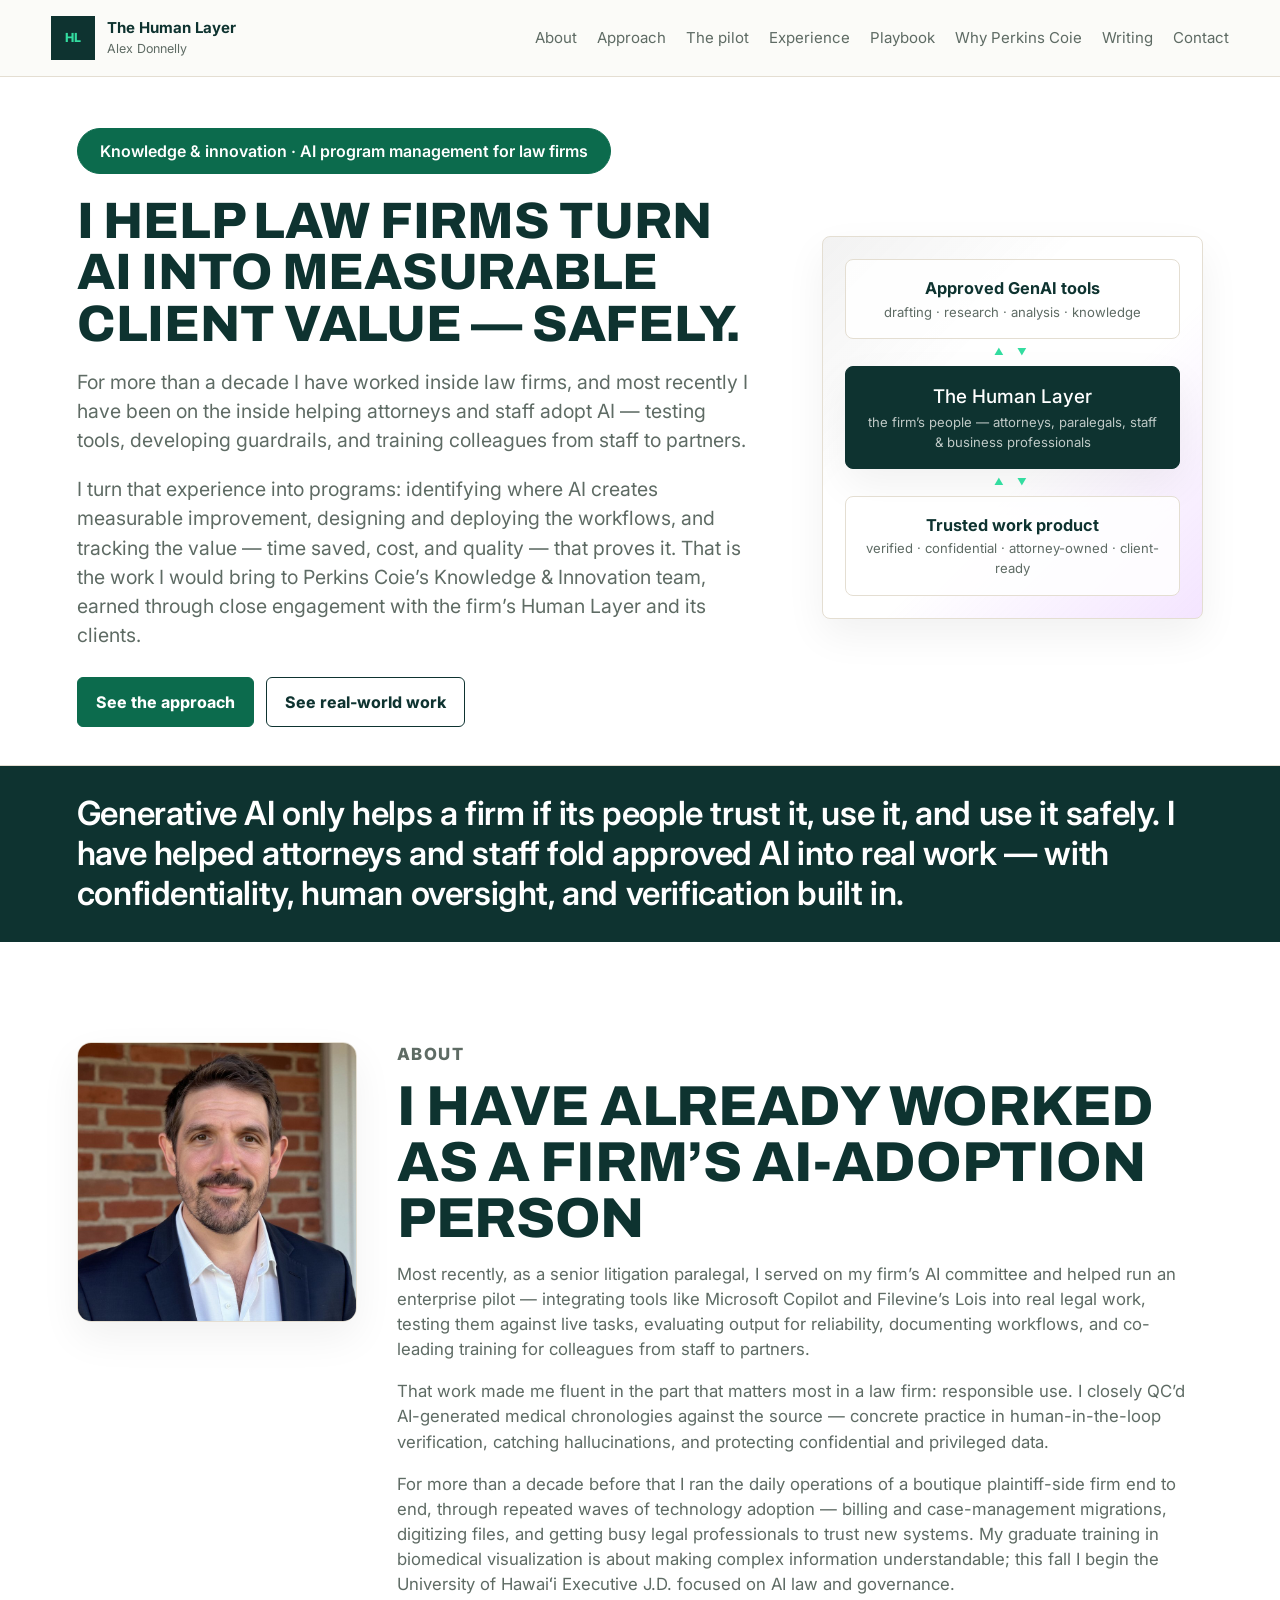
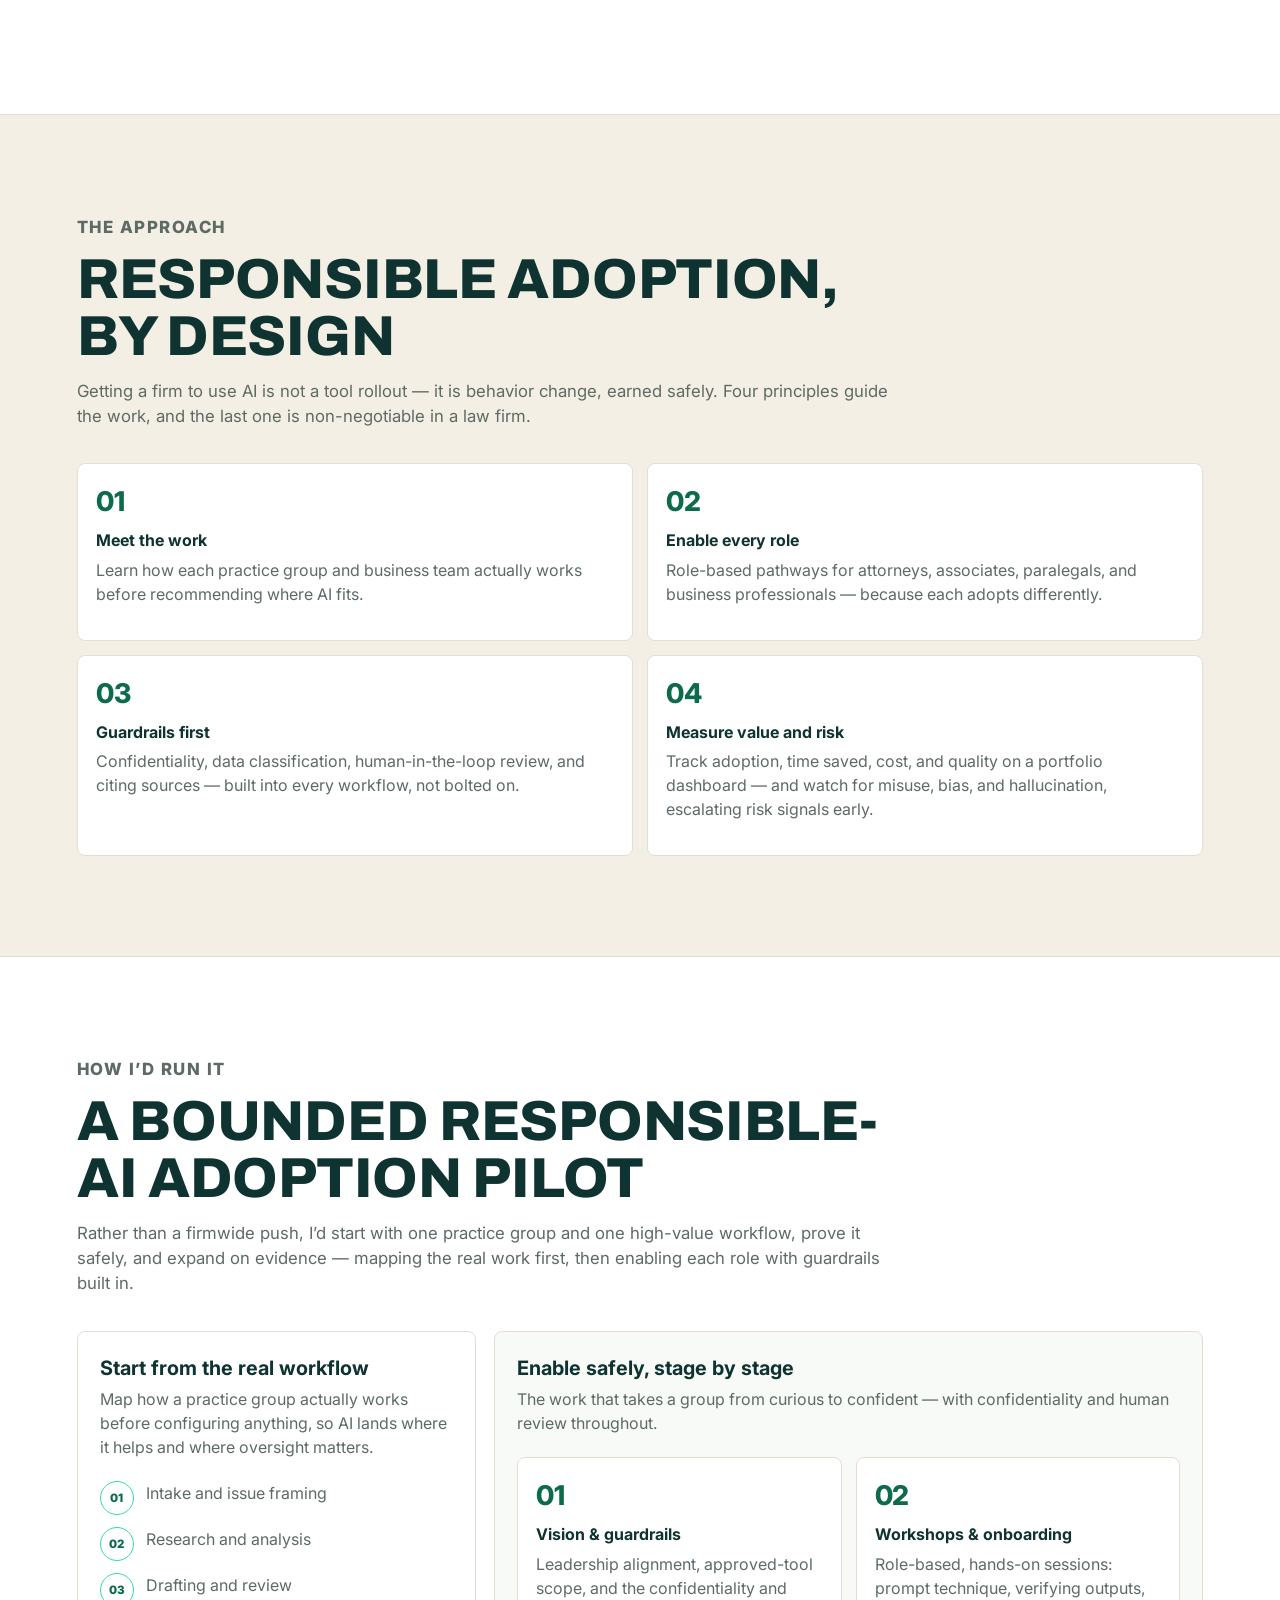
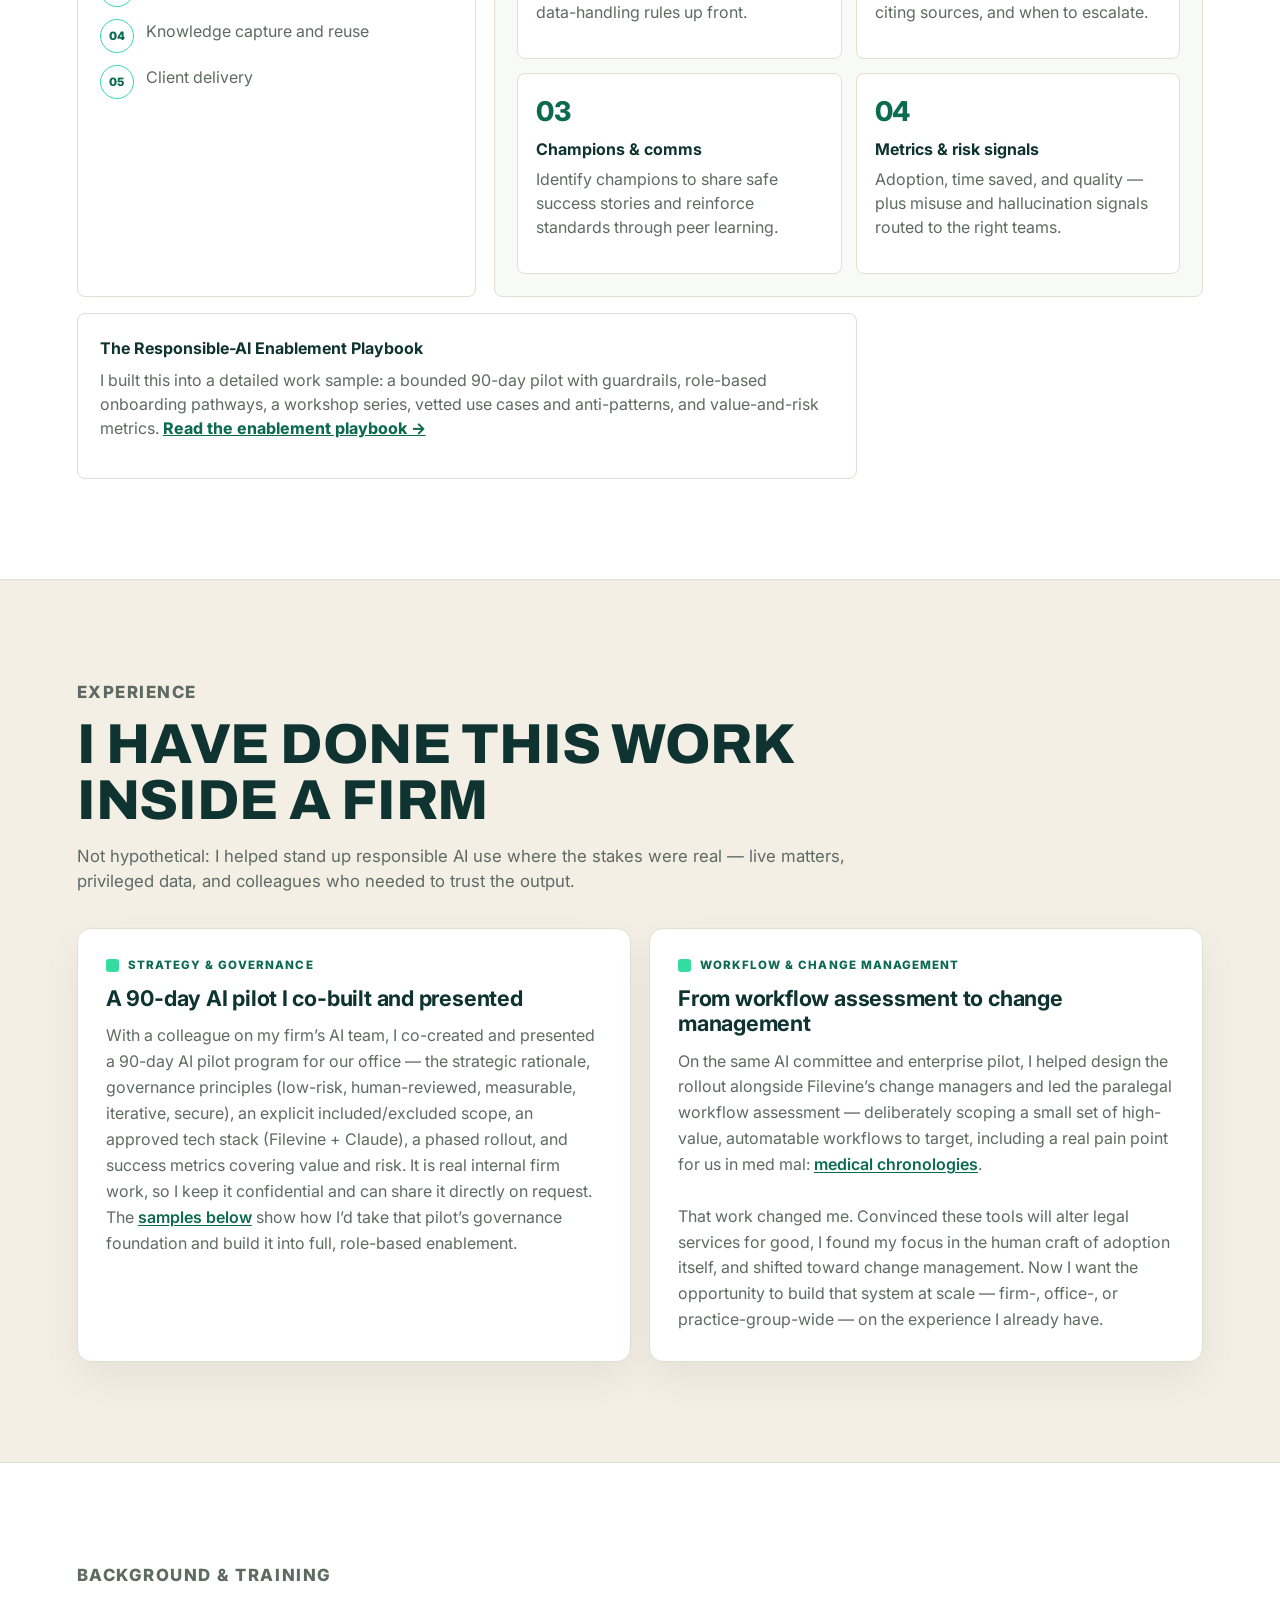
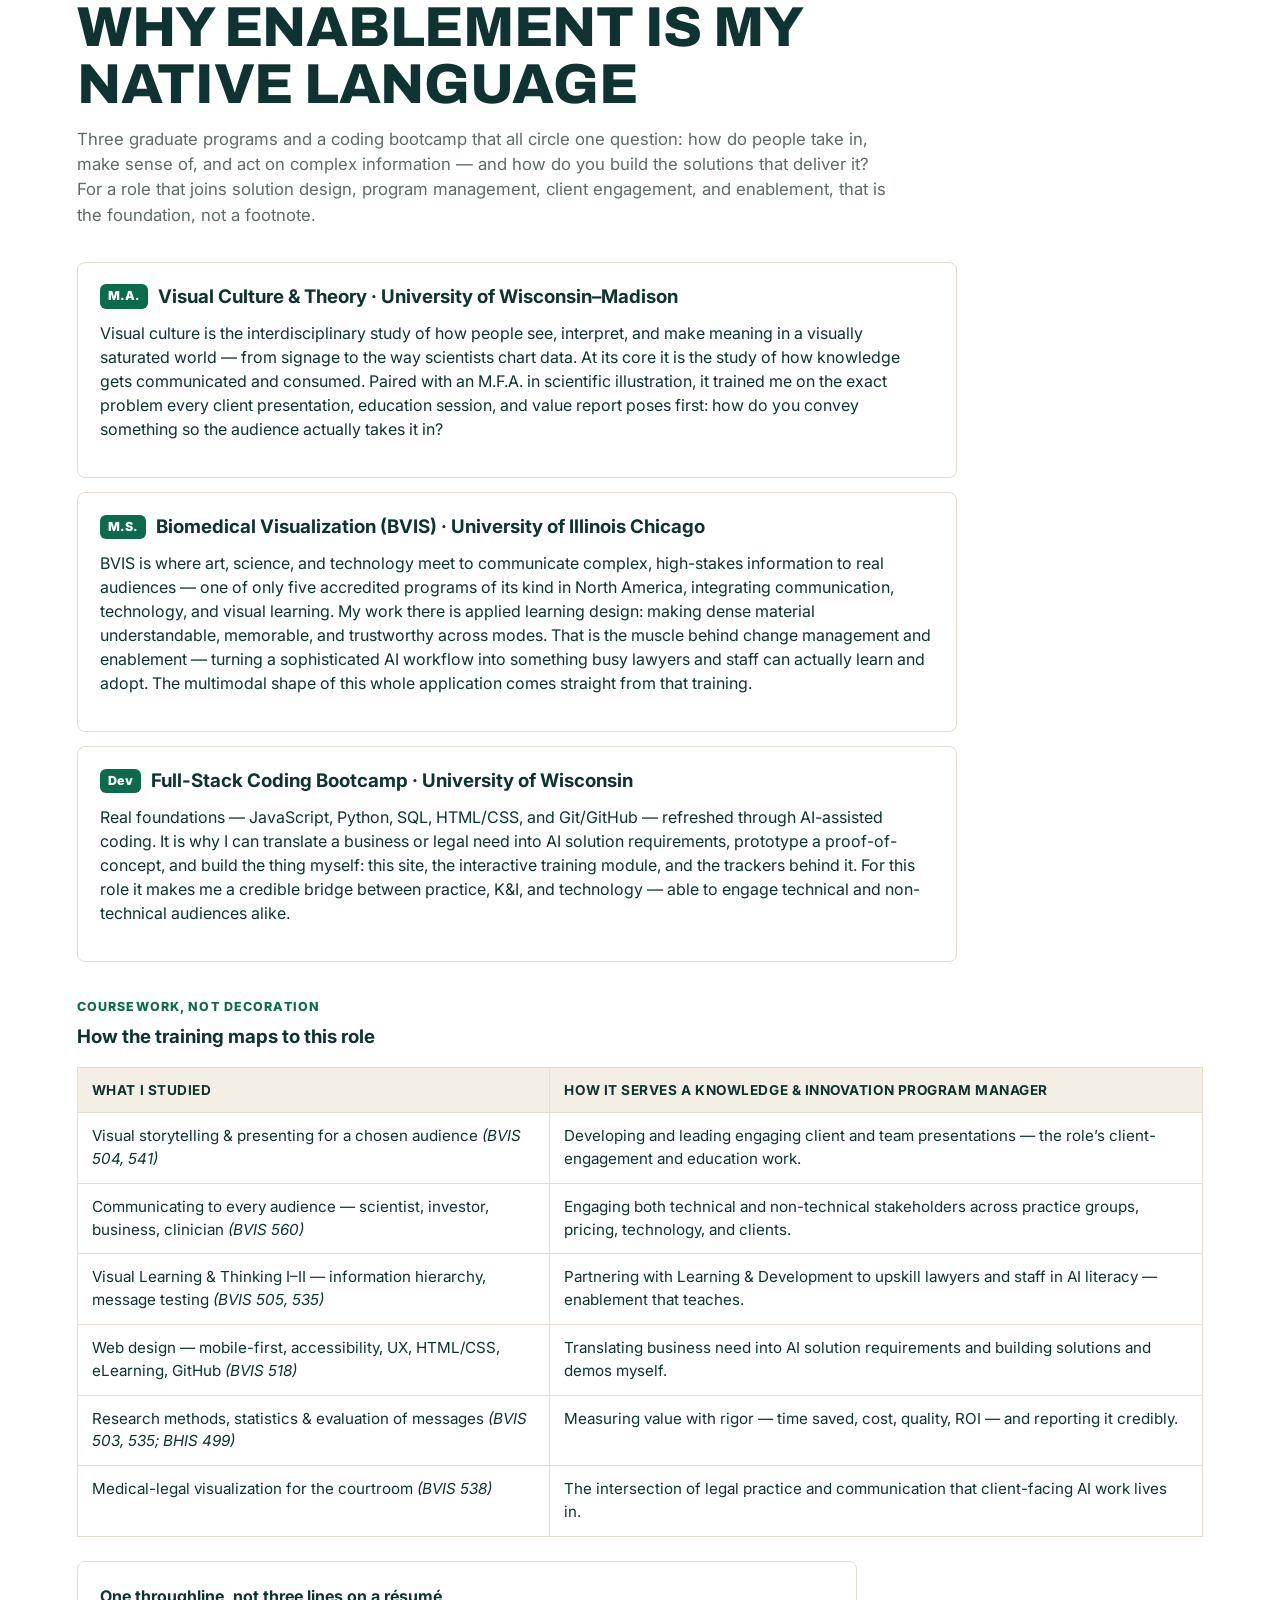
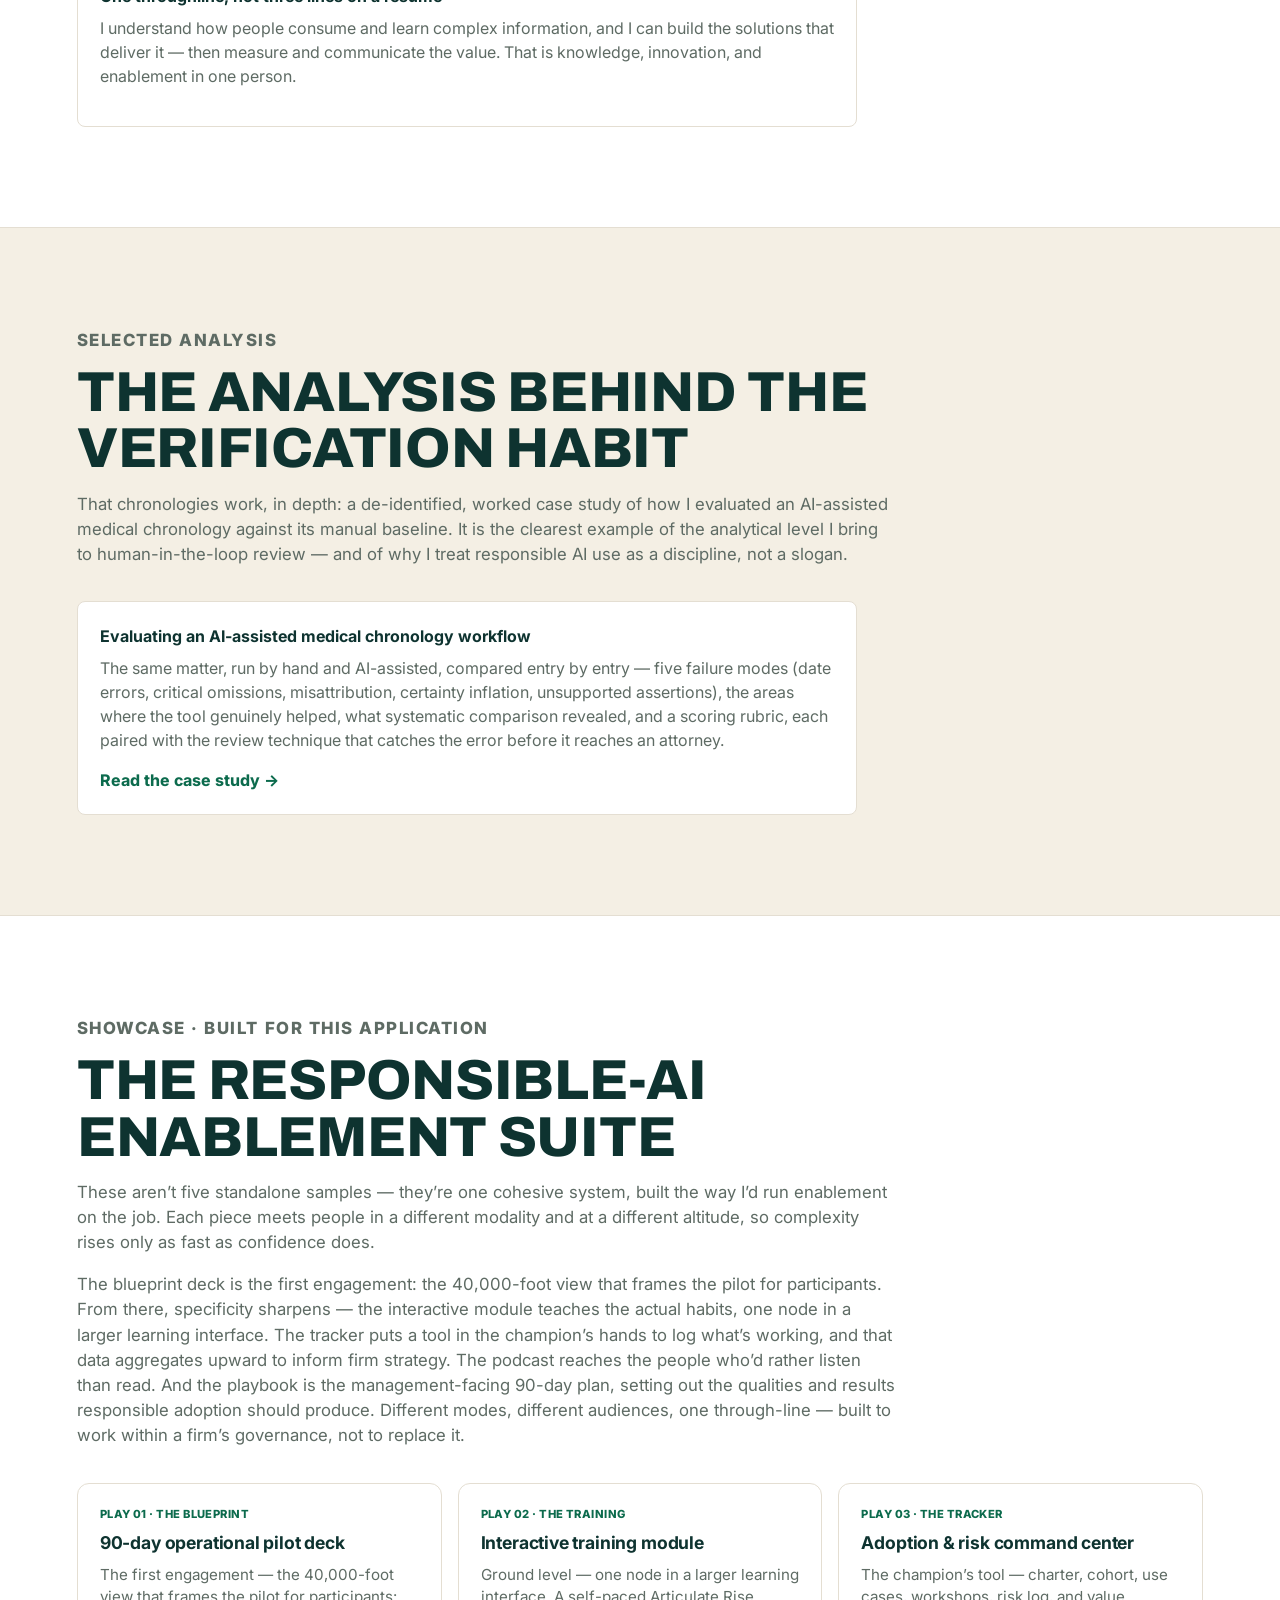
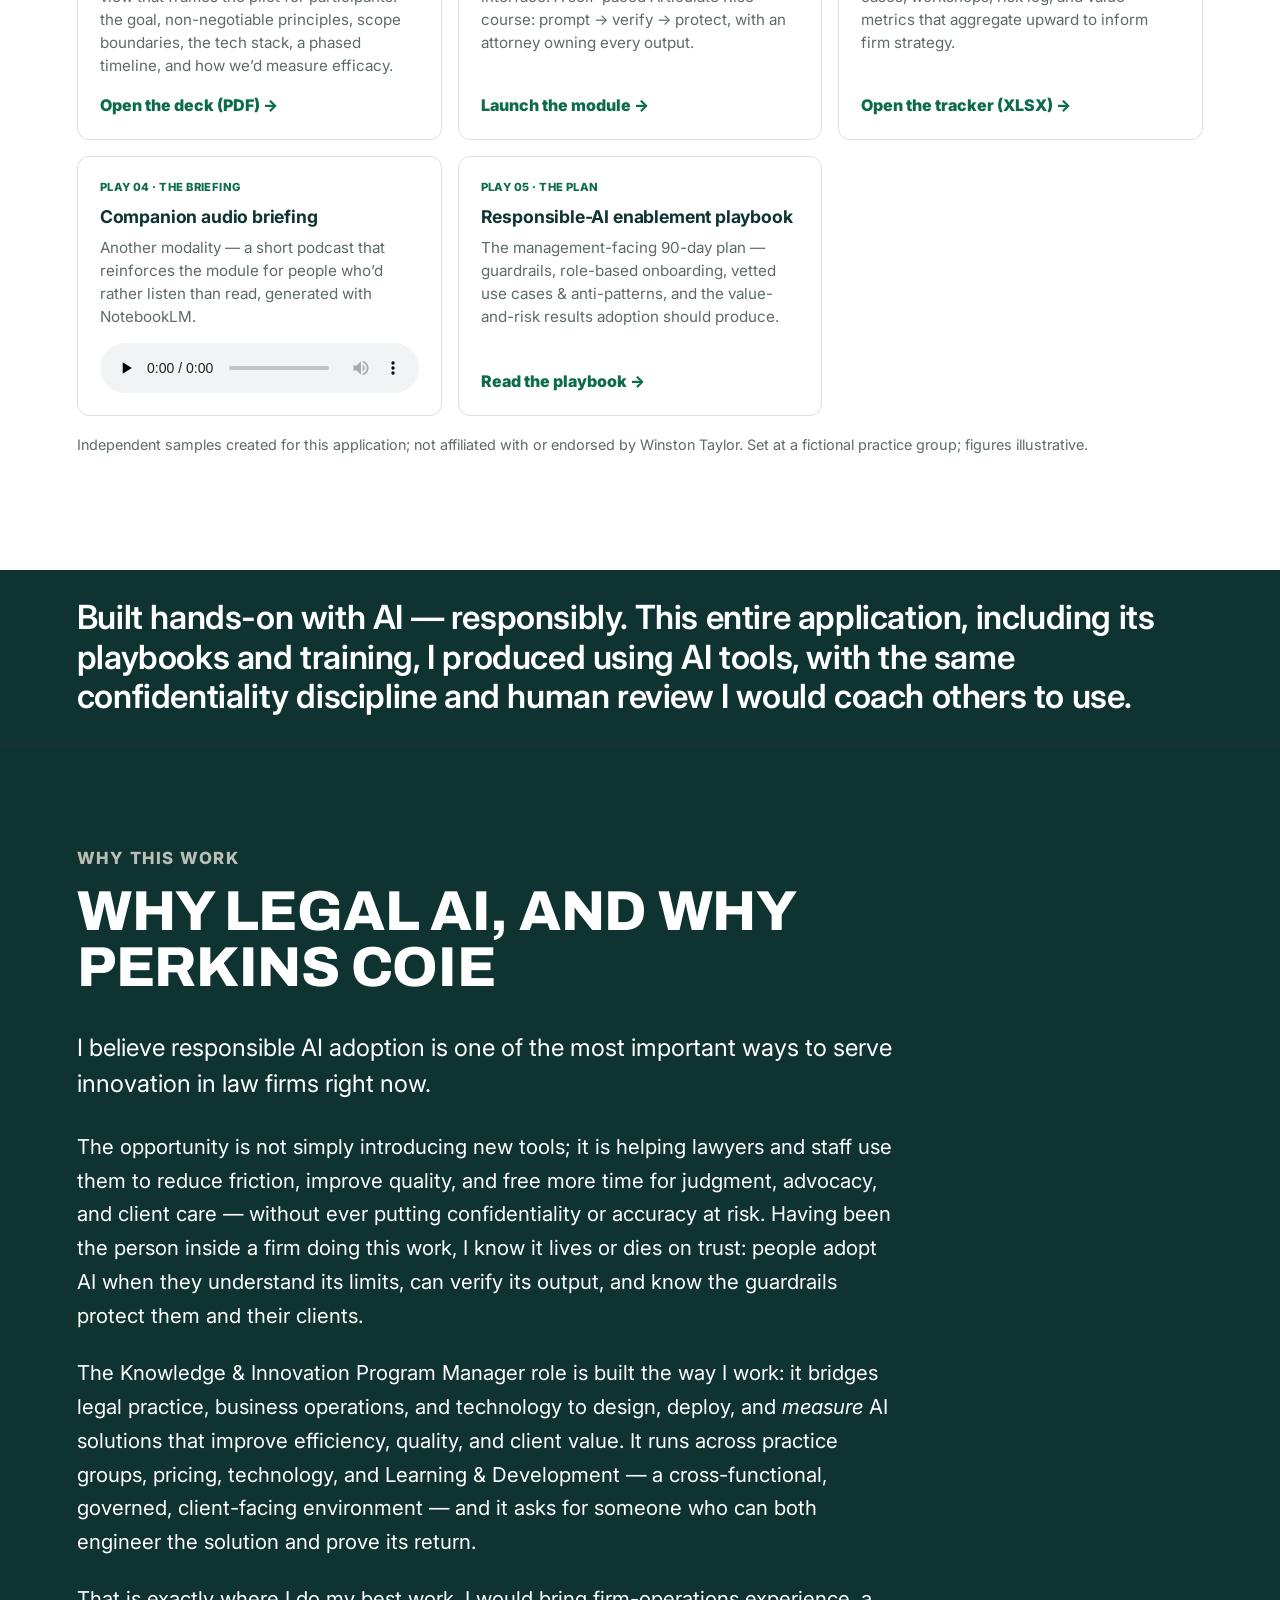
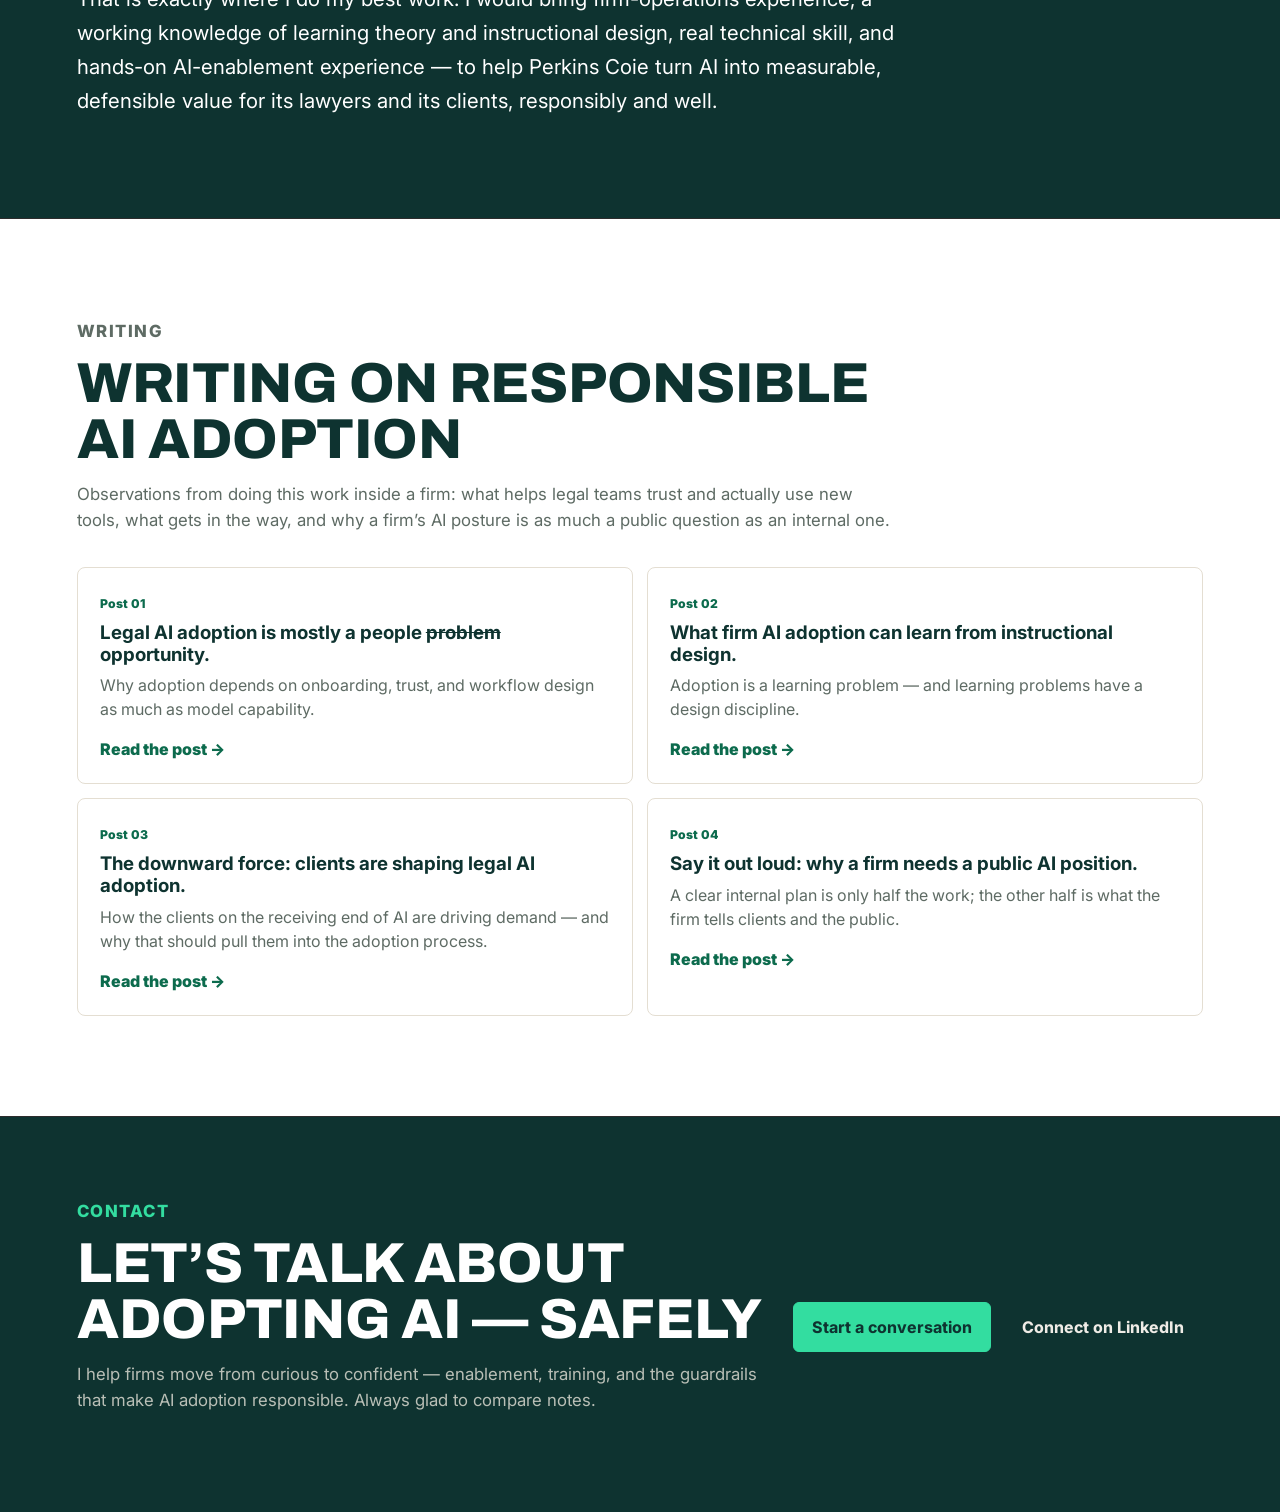
==== index.html @ 2570b6d1 "push" ====
<!doctype html>
<html lang="en">
  <head>
    <!-- Google tag (gtag.js) -->
    <script async src="https://www.googletagmanager.com/gtag/js?id=G-5SEJFHV82K"></script>
    <script>
      window.dataLayer = window.dataLayer || [];
      function gtag(){dataLayer.push(arguments);}
      gtag('js', new Date());
      gtag('config', 'G-5SEJFHV82K');
    </script>
    <meta charset="utf-8">
    <meta name="viewport" content="width=device-width, initial-scale=1">
    <title>The Human Layer | Alex Donnelly — Knowledge &amp; Innovation: AI Program Management for Law Firms</title>
    <meta
      name="description"
      content="Knowledge &amp; innovation program management for law firms: designing, deploying, and measuring AI solutions that improve efficiency, quality, and client value — with enablement, governance, and responsible-AI guardrails."
    >
    <link rel="icon" href="favicon.svg" type="image/svg+xml">
    <link rel="icon" href="favicon.png" sizes="48x48">
    <link rel="apple-touch-icon" href="apple-touch-icon.png">
    <link rel="preconnect" href="https://fonts.googleapis.com">
    <link rel="preconnect" href="https://fonts.gstatic.com" crossorigin>
    <link href="https://fonts.googleapis.com/css2?family=Archivo:wght@600;700;800&family=Inter:wght@400;500;600;700;800&display=swap" rel="stylesheet">
    <link rel="stylesheet" href="styles.css?v=4">
    <style>
      .why .prose { max-width: 820px; }
      .why .prose p { margin: 0 0 1.15em; color: #ffffff; font-size: 1.28rem; line-height: 1.65; }
      .why .prose p:last-child { margin-bottom: 0; }
      .why .prose p.lead { color: #ffffff; font-size: 1.5rem; line-height: 1.5; }
      .bgmap { table-layout: fixed; width: 100%; max-width: none; }
      .bgmap th:first-child, .bgmap td:first-child { width: 42%; }
      .bgmap td { vertical-align: top; word-break: break-word; font-size: 0.95rem; color: var(--ink); }
      .bgmap td:last-child { font-weight: 400; white-space: normal; }
    </style>
  </head>
  <body>
    <header class="site-header">
      <a class="brand" href="#top" aria-label="The Human Layer home">
        <span class="brand-mark" aria-hidden="true">HL</span>
        <span>
          <strong>The Human Layer</strong>
          <small>Alex Donnelly</small>
        </span>
      </a>
      <nav class="nav" aria-label="Primary navigation">
        <a href="#about">About</a>
        <a href="#approach">Approach</a>
        <a href="#pilot">The pilot</a>
        <a href="#experience">Experience</a>
        <a href="#playbook">Playbook</a>
        <a href="#why">Why Perkins Coie</a>
        <a href="#writing">Writing</a>
        <a href="#contact">Contact</a>
      </nav>
    </header>

    <main id="top">
      <section class="hero">
        <div class="hero-copy">
          <p class="eyebrow">Knowledge &amp; innovation &middot; AI program management for law firms</p>
          <h1>I help law firms turn AI into measurable client value &mdash; safely.</h1>
          <p class="lede">
            For more than a decade I have worked inside law firms, and most recently I have been on the
            inside helping attorneys and staff adopt AI &mdash; testing tools, developing guardrails, and
            training colleagues from staff to partners.
          </p>
          <p class="lede">
            I turn that experience into programs: identifying where AI creates measurable improvement,
            designing and deploying the workflows, and tracking the value &mdash; time saved, cost, and quality
            &mdash; that proves it. That is the work I would bring to Perkins Coie&rsquo;s Knowledge &amp;
            Innovation team, earned through close engagement with the firm&rsquo;s Human Layer and its clients.
          </p>
          <div class="hero-actions" aria-label="Primary actions">
            <a class="button primary" href="#approach">See the approach</a>
            <a class="button secondary" href="#experience">See real-world work</a>
          </div>
        </div>

        <aside class="systems-panel" aria-label="Diagram: approved AI becomes trusted work product through the firm's people — the human layer">
          <div class="stack">
            <div class="stack-layer">
              <strong>Approved GenAI tools</strong>
              <span>drafting &middot; research &middot; analysis &middot; knowledge</span>
            </div>
            <div class="stack-flow" aria-hidden="true">&#9650;&ensp;&#9660;</div>
            <div class="stack-layer human-layer">
              <strong>The Human Layer</strong>
              <span>the firm&rsquo;s people &mdash; attorneys, paralegals, staff &amp; business professionals</span>
            </div>
            <div class="stack-flow" aria-hidden="true">&#9650;&ensp;&#9660;</div>
            <div class="stack-layer">
              <strong>Trusted work product</strong>
              <span>verified &middot; confidential &middot; attorney-owned &middot; client-ready</span>
            </div>
          </div>
        </aside>
      </section>

      <section class="thesis-band" aria-label="Positioning statement">
        <p>
          Generative AI only helps a firm if its people trust it, use it, and use it safely. I have helped
          attorneys and staff fold approved AI into real work &mdash; with confidentiality, human oversight, and
          verification built in.
        </p>
      </section>

      <section id="about" class="section">
        <div class="about-layout">
          <img class="about-photo" src="headshot.jpg" alt="Portrait of Alex Donnelly" width="280" height="280" loading="lazy">
          <div class="section-heading about-copy">
            <p class="eyebrow">About</p>
            <h2>I have already worked as a firm&rsquo;s AI-adoption person</h2>
            <p>
              Most recently, as a senior litigation paralegal, I served on my firm&rsquo;s AI committee and
              helped run an enterprise pilot &mdash; integrating tools like Microsoft Copilot and
              Filevine&rsquo;s Lois into real legal work, testing them against live tasks, evaluating output
              for reliability, documenting workflows, and co-leading training for colleagues from staff to
              partners.
            </p>
            <p>
              That work made me fluent in the part that matters most in a law firm: responsible use. I
              closely QC&rsquo;d AI-generated medical chronologies against the source &mdash; concrete
              practice in human-in-the-loop verification, catching hallucinations, and protecting
              confidential and privileged data.
            </p>
            <p>
              For more than a decade before that I ran the daily operations of a boutique plaintiff-side firm
              end to end, through repeated waves of technology adoption &mdash; billing and case-management
              migrations, digitizing files, and getting busy legal professionals to trust new systems. My
              graduate training in biomedical visualization is about making complex information
              understandable; this fall I begin the University of Hawai&#x2bb;i Executive J.D. focused on AI
              law and governance.
            </p>
          </div>
        </div>
      </section>

      <section id="approach" class="section muted">
        <div class="section-heading">
          <p class="eyebrow">The approach</p>
          <h2>Responsible adoption, by design</h2>
          <p>
            Getting a firm to use AI is not a tool rollout &mdash; it is behavior change, earned safely. Four
            principles guide the work, and the last one is non-negotiable in a law firm.
          </p>
        </div>
        <div class="enablement-cards">
          <article>
            <span>01</span>
            <h4>Meet the work</h4>
            <p>Learn how each practice group and business team actually works before recommending where AI
            fits.</p>
          </article>
          <article>
            <span>02</span>
            <h4>Enable every role</h4>
            <p>Role-based pathways for attorneys, associates, paralegals, and business professionals &mdash;
            because each adopts differently.</p>
          </article>
          <article>
            <span>03</span>
            <h4>Guardrails first</h4>
            <p>Confidentiality, data classification, human-in-the-loop review, and citing sources &mdash;
            built into every workflow, not bolted on.</p>
          </article>
          <article>
            <span>04</span>
            <h4>Measure value and risk</h4>
            <p>Track adoption, time saved, cost, and quality on a portfolio dashboard &mdash; and watch for
            misuse, bias, and hallucination, escalating risk signals early.</p>
          </article>
        </div>
      </section>

      <section id="pilot" class="section">
        <div class="section-heading">
          <p class="eyebrow">How I&rsquo;d run it</p>
          <h2>A bounded responsible-AI adoption pilot</h2>
          <p>
            Rather than a firmwide push, I&rsquo;d start with one practice group and one high-value workflow,
            prove it safely, and expand on evidence &mdash; mapping the real work first, then enabling each
            role with guardrails built in.
          </p>
        </div>
        <div class="blueprint-layout">
          <div class="blueprint-stage">
            <div class="stage-header">
              <h3>Start from the real workflow</h3>
              <p>Map how a practice group actually works before configuring anything, so AI lands where it
              helps and where oversight matters.</p>
            </div>
            <ol class="timeline">
              <li>Intake and issue framing</li>
              <li>Research and analysis</li>
              <li>Drafting and review</li>
              <li>Knowledge capture and reuse</li>
              <li>Client delivery</li>
            </ol>
          </div>
          <div class="blueprint-stage emphasized">
            <div class="stage-header">
              <h3>Enable safely, stage by stage</h3>
              <p>The work that takes a group from curious to confident &mdash; with confidentiality and
              human review throughout.</p>
            </div>
            <div class="enablement-cards">
              <article>
                <span>01</span>
                <h4>Vision &amp; guardrails</h4>
                <p>Leadership alignment, approved-tool scope, and the confidentiality and data-handling
                rules up front.</p>
              </article>
              <article>
                <span>02</span>
                <h4>Workshops &amp; onboarding</h4>
                <p>Role-based, hands-on sessions: prompt technique, verifying outputs, citing sources, and
                when to escalate.</p>
              </article>
              <article>
                <span>03</span>
                <h4>Champions &amp; comms</h4>
                <p>Identify champions to share safe success stories and reinforce standards through peer
                learning.</p>
              </article>
              <article>
                <span>04</span>
                <h4>Metrics &amp; risk signals</h4>
                <p>Adoption, time saved, and quality &mdash; plus misuse and hallucination signals routed to
                the right teams.</p>
              </article>
            </div>
          </div>
        </div>
        <div class="project-preview blueprint-cta">
          <strong>The Responsible-AI Enablement Playbook</strong>
          <p>
            I built this into a detailed work sample: a bounded 90-day pilot with guardrails, role-based
            onboarding pathways, a workshop series, vetted use cases and anti-patterns, and value-and-risk
            metrics.
            <a href="responsible-ai-playbook.html">Read the enablement playbook &rarr;</a>
          </p>
        </div>
      </section>

      <section id="experience" class="section muted">
        <div class="section-heading">
          <p class="eyebrow">Experience</p>
          <h2>I have done this work inside a firm</h2>
          <p>
            Not hypothetical: I helped stand up responsible AI use where the stakes were real &mdash; live
            matters, privileged data, and colleagues who needed to trust the output.
          </p>
        </div>
        <div class="exp-grid">
          <article class="exp-card">
            <span class="exp-kicker">Strategy &amp; governance</span>
            <h3>A 90-day AI pilot I co-built and presented</h3>
            <p>
              With a colleague on my firm&rsquo;s AI team, I co-created and presented a 90-day AI pilot program
              for our office &mdash; the strategic rationale, governance principles (low-risk, human-reviewed,
              measurable, iterative, secure), an explicit included/excluded scope, an approved tech stack
              (Filevine + Claude), a phased rollout, and success metrics covering value and risk. It is real
              internal firm work, so I keep it confidential and can share it directly on request. The
              <a href="#playbook">samples below</a> show how I&rsquo;d take that pilot&rsquo;s governance
              foundation and build it into full, role-based enablement.
            </p>
          </article>
          <article class="exp-card">
            <span class="exp-kicker">Workflow &amp; change management</span>
            <h3>From workflow assessment to change management</h3>
            <p>
              On the same AI committee and enterprise pilot, I helped design the rollout alongside
              Filevine&rsquo;s change managers and led the paralegal workflow assessment &mdash; deliberately
              scoping a small set of high-value, automatable workflows to target, including a real pain point
              for us in med mal: <a href="#analysis">medical chronologies</a>.
            </p>
            <p>
              That work changed me. Convinced these tools will alter legal services for good, I found my focus
              in the human craft of adoption itself, and shifted toward change management. Now I want the
              opportunity to build that system at scale &mdash; firm-, office-, or practice-group-wide &mdash;
              on the experience I already have.
            </p>
          </article>
        </div>
      </section>

      <section id="background" class="section">
        <div class="section-heading">
          <p class="eyebrow">Background &amp; training</p>
          <h2>Why enablement is my native language</h2>
          <p>
            Three graduate programs and a coding bootcamp that all circle one question: how do people take in,
            make sense of, and act on complex information &mdash; and how do you build the solutions that
            deliver it? For a role that joins solution design, program management, client engagement, and
            enablement, that is the foundation, not a footnote.
          </p>
        </div>
        <div class="findings-list">
          <article class="finding">
            <h3><span>M.A.</span> Visual Culture &amp; Theory &middot; University of Wisconsin&ndash;Madison</h3>
            <p>
              Visual culture is the interdisciplinary study of how people see, interpret, and make meaning in a
              visually saturated world &mdash; from signage to the way scientists chart data. At its core it is
              the study of how knowledge gets communicated and consumed. Paired with an M.F.A. in scientific
              illustration, it trained me on the exact problem every client presentation, education session, and
              value report poses first: how do you convey something so the audience actually takes it in?
            </p>
          </article>
          <article class="finding">
            <h3><span>M.S.</span> Biomedical Visualization (BVIS) &middot; University of Illinois Chicago</h3>
            <p>
              BVIS is where art, science, and technology meet to communicate complex, high-stakes information to
              real audiences &mdash; one of only five accredited programs of its kind in North America,
              integrating communication, technology, and visual learning. My work there is applied learning
              design: making dense material understandable, memorable, and trustworthy across modes. That is the
              muscle behind change management and enablement &mdash; turning a sophisticated AI workflow into
              something busy lawyers and staff can actually learn and adopt. The multimodal shape of this whole
              application comes straight from that training.
            </p>
          </article>
          <article class="finding">
            <h3><span>Dev</span> Full-Stack Coding Bootcamp &middot; University of Wisconsin</h3>
            <p>
              Real foundations &mdash; JavaScript, Python, SQL, HTML/CSS, and Git/GitHub &mdash; refreshed
              through AI-assisted coding. It is why I can translate a business or legal need into AI solution
              requirements, prototype a proof-of-concept, and build the thing myself: this site, the interactive
              training module, and the trackers behind it. For this role it makes me a credible bridge between
              practice, K&amp;I, and technology &mdash; able to engage technical and non-technical audiences
              alike.
            </p>
          </article>
        </div>
        <div style="margin-top:36px;">
          <p class="eyebrow" style="color:var(--blue); margin-bottom:6px;">Coursework, not decoration</p>
          <h3 style="color:var(--ink); margin:0 0 16px;">How the training maps to this role</h3>
          <table class="rubric bgmap">
            <thead>
              <tr><th>What I studied</th><th>How it serves a Knowledge &amp; Innovation Program Manager</th></tr>
            </thead>
            <tbody>
              <tr>
                <td>Visual storytelling &amp; presenting for a chosen audience <em>(BVIS 504, 541)</em></td>
                <td>Developing and leading engaging client and team presentations &mdash; the role&rsquo;s client-engagement and education work.</td>
              </tr>
              <tr>
                <td>Communicating to every audience &mdash; scientist, investor, business, clinician <em>(BVIS 560)</em></td>
                <td>Engaging both technical and non-technical stakeholders across practice groups, pricing, technology, and clients.</td>
              </tr>
              <tr>
                <td>Visual Learning &amp; Thinking I&ndash;II &mdash; information hierarchy, message testing <em>(BVIS 505, 535)</em></td>
                <td>Partnering with Learning &amp; Development to upskill lawyers and staff in AI literacy &mdash; enablement that teaches.</td>
              </tr>
              <tr>
                <td>Web design &mdash; mobile-first, accessibility, UX, HTML/CSS, eLearning, GitHub <em>(BVIS 518)</em></td>
                <td>Translating business need into AI solution requirements and building solutions and demos myself.</td>
              </tr>
              <tr>
                <td>Research methods, statistics &amp; evaluation of messages <em>(BVIS 503, 535; BHIS 499)</em></td>
                <td>Measuring value with rigor &mdash; time saved, cost, quality, ROI &mdash; and reporting it credibly.</td>
              </tr>
              <tr>
                <td>Medical-legal visualization for the courtroom <em>(BVIS 538)</em></td>
                <td>The intersection of legal practice and communication that client-facing AI work lives in.</td>
              </tr>
            </tbody>
          </table>
        </div>
        <div class="project-preview blueprint-cta" style="margin-top:24px;">
          <strong>One throughline, not three lines on a r&eacute;sum&eacute;</strong>
          <p>
            I understand how people consume and learn complex information, and I can build the solutions that
            deliver it &mdash; then measure and communicate the value. That is knowledge, innovation, and
            enablement in one person.
          </p>
        </div>
      </section>

      <section id="analysis" class="section muted">
        <div class="section-heading">
          <p class="eyebrow">Selected analysis</p>
          <h2>The analysis behind the verification habit</h2>
          <p>
            That chronologies work, in depth: a de-identified, worked case study of how I evaluated an
            AI-assisted medical chronology against its manual baseline. It is the clearest example of the
            analytical level I bring to human-in-the-loop review &mdash; and of why I treat responsible AI use
            as a discipline, not a slogan.
          </p>
        </div>
        <div class="project-preview blueprint-cta">
          <strong>Evaluating an AI-assisted medical chronology workflow</strong>
          <p>
            The same matter, run by hand and AI-assisted, compared entry by entry &mdash; five failure modes
            (date errors, critical omissions, misattribution, certainty inflation, unsupported assertions), the
            areas where the tool genuinely helped, what systematic comparison revealed, and a scoring rubric,
            each paired with the review technique that catches the error before it reaches an attorney.
          </p>
          <a class="text-button" href="chronology-analysis.html">Read the case study &rarr;</a>
        </div>
      </section>

      <section id="playbook" class="section">
        <div class="section-heading">
          <p class="eyebrow">Showcase &middot; Built for this application</p>
          <h2>The responsible-AI enablement suite</h2>
          <p>
            These aren&rsquo;t five standalone samples &mdash; they&rsquo;re one cohesive system, built the way
            I&rsquo;d run enablement on the job. Each piece meets people in a different modality and at a
            different altitude, so complexity rises only as fast as confidence does.
          </p>
          <p>
            The blueprint deck is the first engagement: the 40,000-foot view that frames the pilot for
            participants. From there, specificity sharpens &mdash; the interactive module teaches the actual
            habits, one node in a larger learning interface. The tracker puts a tool in the champion&rsquo;s
            hands to log what&rsquo;s working, and that data aggregates upward to inform firm strategy. The
            podcast reaches the people who&rsquo;d rather listen than read. And the playbook is the
            management-facing 90-day plan, setting out the qualities and results responsible adoption should
            produce. Different modes, different audiences, one through-line &mdash; built to work within a
            firm&rsquo;s governance, not to replace it.
          </p>
        </div>
        <div class="suite-block">
          <div class="suite-tiles">
            <a class="suite-tile" href="Winston_AI_Operational_Blueprint_(final).pdf">
              <span class="suite-tag">Play 01 &middot; The blueprint</span>
              <h4>90-day operational pilot deck</h4>
              <p>The first engagement &mdash; the 40,000-foot view that frames the pilot for participants: the
              goal, non-negotiable principles, scope boundaries, the tech stack, a phased timeline, and how
              we&rsquo;d measure efficacy.</p>
              <span class="suite-action">Open the deck (PDF) <span aria-hidden="true">&rarr;</span></span>
            </a>
            <a class="suite-tile" href="training-module.html">
              <span class="suite-tag">Play 02 &middot; The training</span>
              <h4>Interactive training module</h4>
              <p>Ground level &mdash; one node in a larger learning interface. A self-paced Articulate Rise
              course: prompt &rarr; verify &rarr; protect, with an attorney owning every output.</p>
              <span class="suite-action">Launch the module <span aria-hidden="true">&rarr;</span></span>
            </a>
            <a class="suite-tile" href="Winston_RAI_Adoption_Tracker.xlsx">
              <span class="suite-tag">Play 03 &middot; The tracker</span>
              <h4>Adoption &amp; risk command center</h4>
              <p>The champion&rsquo;s tool &mdash; charter, cohort, use cases, workshops, risk log, and value
              metrics that aggregate upward to inform firm strategy.</p>
              <span class="suite-action">Open the tracker (XLSX) <span aria-hidden="true">&rarr;</span></span>
            </a>

            <div class="suite-tile suite-tile--audio">
              <span class="suite-tag">Play 04 &middot; The briefing</span>
              <h4>Companion audio briefing</h4>
              <p>Another modality &mdash; a short podcast that reinforces the module for people who&rsquo;d
              rather listen than read, generated with NotebookLM.</p>
              <audio controls preload="none" class="suite-audio">
                <source src="Winston_RAI_Briefing.m4a" type="audio/mp4">
                Your browser doesn&rsquo;t support inline audio &mdash;
                <a href="Winston_RAI_Briefing.m4a">download the briefing</a>.
              </audio>
            </div>
            <a class="suite-tile" href="responsible-ai-playbook.html">
              <span class="suite-tag">Play 05 &middot; The plan</span>
              <h4>Responsible-AI enablement playbook</h4>
              <p>The management-facing 90-day plan &mdash; guardrails, role-based onboarding, vetted use cases
              &amp; anti-patterns, and the value-and-risk results adoption should produce.</p>
              <span class="suite-action">Read the playbook <span aria-hidden="true">&rarr;</span></span>
            </a>
          </div>
          <p class="suite-footnote">
            Independent samples created for this application; not affiliated with or endorsed by Winston
            Taylor. Set at a fictional practice group; figures illustrative.
          </p>
        </div>
      </section>

      <section class="thesis-band" aria-label="AI-forward statement">
        <p>
          Built hands-on with AI &mdash; responsibly. This entire application, including its playbooks and
          training, I produced using AI tools, with the same confidentiality discipline and human review I
          would coach others to use.
        </p>
      </section>

      <section id="why" class="section why dark">
        <div class="section-heading">
          <p class="eyebrow">Why this work</p>
          <h2>Why legal AI, and why Perkins Coie</h2>
        </div>
        <div class="prose">
          <p class="lead">
            I believe responsible AI adoption is one of the most important ways to serve innovation in law
            firms right now.
          </p>
          <p>
            The opportunity is not simply introducing new tools; it is helping lawyers and staff use them to
            reduce friction, improve quality, and free more time for judgment, advocacy, and client care
            &mdash; without ever putting confidentiality or accuracy at risk. Having been the person inside a
            firm doing this work, I know it lives or dies on trust: people adopt AI when they understand its
            limits, can verify its output, and know the guardrails protect them and their clients.
          </p>
          <p>
            The Knowledge &amp; Innovation Program Manager role is built the way I work: it bridges legal
            practice, business operations, and technology to design, deploy, and <em>measure</em> AI solutions
            that improve efficiency, quality, and client value. It runs across practice groups, pricing,
            technology, and Learning &amp; Development &mdash; a cross-functional, governed, client-facing
            environment &mdash; and it asks for someone who can both engineer the solution and prove its return.
          </p>
          <p>
            That is exactly where I do my best work. I would bring firm-operations experience, a working
            knowledge of learning theory and instructional design, real technical skill, and hands-on
            AI-enablement experience &mdash; to help Perkins Coie turn AI into measurable, defensible value for
            its lawyers and its clients, responsibly and well.
          </p>
        </div>
      </section>

      <section id="writing" class="section">
        <div class="section-heading">
          <p class="eyebrow">Writing</p>
          <h2>Writing on responsible AI adoption</h2>
          <p>
            Observations from doing this work inside a firm: what helps legal teams trust and actually use new
            tools, what gets in the way, and why a firm&rsquo;s AI posture is as much a public question as an
            internal one.
          </p>
        </div>
        <div class="writing-list">
          <article>
            <span>Post 01</span>
            <h3><a href="people-problem.html">Legal AI adoption is mostly a people <s>problem</s> opportunity.</a></h3>
            <p>
              Why adoption depends on onboarding, trust, and workflow design as much as model capability.
            </p>
            <a class="text-button" href="people-problem.html">Read the post &rarr;</a>
          </article>
          <article>
            <span>Post 02</span>
            <h3><a href="instructional-design.html">What firm AI adoption can learn from instructional design.</a></h3>
            <p>
              Adoption is a learning problem &mdash; and learning problems have a design discipline.
            </p>
            <a class="text-button" href="instructional-design.html">Read the post &rarr;</a>
          </article>
          <article>
            <span>Post 03</span>
            <h3><a href="downward-force.html">The downward force: clients are shaping legal AI adoption.</a></h3>
            <p>
              How the clients on the receiving end of AI are driving demand &mdash; and why that should pull them
              into the adoption process.
            </p>
            <a class="text-button" href="downward-force.html">Read the post &rarr;</a>
          </article>
          <article>
            <span>Post 04</span>
            <h3><a href="public-ai-position.html">Say it out loud: why a firm needs a public AI position.</a></h3>
            <p>
              A clear internal plan is only half the work; the other half is what the firm tells clients and the
              public.
            </p>
            <a class="text-button" href="public-ai-position.html">Read the post &rarr;</a>
          </article>
        </div>
      </section>

      <section id="contact" class="contact-section">
        <div>
          <p class="eyebrow">Contact</p>
          <h2>Let&rsquo;s talk about adopting AI &mdash; safely</h2>
          <p>
            I help firms move from curious to confident &mdash; enablement, training, and the guardrails that
            make AI adoption responsible. Always glad to compare notes.
          </p>
        </div>
        <div class="hero-actions">
          <a class="button primary" href="mailto:a.james.donnelly@gmail.com">Start a conversation</a>
          <a class="button secondary" href="https://www.linkedin.com/in/alexjdonnelly">Connect on LinkedIn</a>
        </div>
      </section>
    </main>
  </body>
</html>
---- styles.css ----
:root {
  color-scheme: light;
  --ink: #0e3330;
  --muted: #5e6b64;
  --line: #e4ded2;
  --paper: #ffffff;
  --soft: #f4efe4;
  --blue: #0c6b4d;
  --brand: #33dda0;
  --green: #2f6b50;
  --gold: #33dda0;
  --rust: #0c6b4d;
  --white: #ffffff;
  --shadow: 0 16px 40px rgba(20, 20, 25, 0.06);
}

* {
  box-sizing: border-box;
}

html {
  scroll-behavior: smooth;
}

body {
  margin: 0;
  background: var(--paper);
  color: var(--ink);
  font-family:
    Inter, ui-sans-serif, system-ui, -apple-system, BlinkMacSystemFont, "Segoe UI", sans-serif;
  line-height: 1.5;
}

a {
  color: inherit;
}

.site-header {
  position: sticky;
  top: 0;
  z-index: 10;
  display: flex;
  align-items: center;
  justify-content: space-between;
  gap: 24px;
  padding: 16px clamp(18px, 4vw, 56px);
  border-bottom: 1px solid var(--line);
  background: rgba(251, 250, 247, 0.82);
  backdrop-filter: blur(16px);
}

.brand {
  display: inline-flex;
  align-items: center;
  gap: 12px;
  min-width: 230px;
  text-decoration: none;
}

.brand-mark {
  display: grid;
  width: 44px;
  height: 44px;
  place-items: center;
  border: 1px solid var(--ink);
  background: var(--ink);
  color: var(--white);
  font-size: 0.78rem;
  font-weight: 800;
}

.brand strong,
.brand small {
  display: block;
}

.brand strong {
  font-size: 0.94rem;
}

.brand small {
  color: var(--muted);
  font-size: 0.78rem;
}

.nav {
  display: flex;
  flex-wrap: wrap;
  justify-content: flex-end;
  gap: 8px 20px;
  color: var(--muted);
  font-size: 0.94rem;
}

.nav a {
  text-decoration: none;
}

.nav a:hover {
  color: var(--ink);
}

.hero {
  display: grid;
  grid-template-columns: minmax(0, 1.25fr) minmax(300px, 0.7fr);
  gap: clamp(28px, 5vw, 64px);
  align-items: center;
  min-height: calc(84svh - 78px);
  padding: clamp(30px, 4vw, 52px) clamp(18px, 6vw, 80px) clamp(22px, 3vw, 38px);
  border-bottom: 1px solid var(--line);
}

.eyebrow {
  margin: 0 0 12px;
  color: var(--blue);
  font-size: 0.78rem;
  font-weight: 800;
  letter-spacing: 0.09em;
  text-transform: uppercase;
}

/* Hero tag styled as a bordered pill, like Eve's */
.hero .eyebrow {
  display: inline-block;
  margin-bottom: 22px;
  padding: 10px 22px;
  border: 1px solid var(--blue);
  border-radius: 999px;
  background: var(--blue);
  color: var(--white);
  font-size: 1rem;
  font-weight: 600;
  letter-spacing: 0;
  text-transform: none;
}

h1,
h2,
h3,
h4,
p {
  margin-top: 0;
}

h1 {
  max-width: 910px;
  margin-bottom: 18px;
  font-family: Inter, ui-sans-serif, system-ui, -apple-system, "Segoe UI", sans-serif;
  font-size: clamp(2.7rem, 4vw, 4.35rem);
  font-weight: 750;
  letter-spacing: -0.022em;
  line-height: 1.02;
}

.lede {
  max-width: 760px;
  color: var(--muted);
  font-size: clamp(1.04rem, 1.55vw, 1.22rem);
}

.hero-actions {
  display: flex;
  flex-wrap: wrap;
  gap: 12px;
  margin-top: 26px;
}

.button {
  display: inline-flex;
  align-items: center;
  justify-content: center;
  min-height: 44px;
  padding: 12px 18px;
  border: 1px solid var(--ink);
  border-radius: 6px;
  font-weight: 750;
  text-decoration: none;
}

.button.primary {
  background: var(--blue);
  border-color: var(--blue);
  color: var(--white);
}

.button.secondary {
  background: transparent;
}

.systems-panel {
  border: 1px solid var(--line);
  border-radius: 8px;
  background:
    linear-gradient(135deg, rgba(31, 29, 26, 0.06), transparent 34%),
    linear-gradient(315deg, rgba(185, 90, 255, 0.16), transparent 42%),
    var(--white);
  box-shadow: var(--shadow);
  overflow: hidden;
}

.panel-head,
.legend {
  display: flex;
  align-items: center;
  justify-content: space-between;
  gap: 16px;
  padding: 16px;
  color: var(--muted);
  font-size: 0.84rem;
}

.panel-head {
  border-bottom: 1px solid var(--line);
}

.status-dot {
  color: var(--green);
  font-weight: 800;
}

.workflow-grid {
  display: grid;
  grid-template-columns: repeat(2, minmax(0, 1fr));
  gap: 12px;
  padding: 18px;
}

.workflow-node {
  position: relative;
  display: grid;
  min-height: 76px;
  place-items: center;
  border: 1px solid var(--line);
  border-radius: 8px;
  background: rgba(255, 255, 255, 0.82);
  font-weight: 800;
}

.workflow-node::after {
  content: "";
  position: absolute;
  right: -7px;
  bottom: -7px;
  width: 18px;
  height: 18px;
  border-radius: 50%;
  background: var(--blue);
}

.workflow-node.human::after {
  background: var(--gold);
}

.legend {
  border-top: 1px solid var(--line);
}

.legend span {
  display: inline-flex;
  align-items: center;
  gap: 8px;
}

.legend i {
  width: 10px;
  height: 10px;
  border-radius: 50%;
}

.human-key {
  background: var(--gold);
}

.ai-key {
  background: var(--blue);
}

.thesis-band {
  padding: 28px clamp(18px, 6vw, 80px);
  background: var(--ink);
  color: var(--white);
}

.thesis-band p {
  max-width: 1180px;
  margin: 0 auto;
  font-family: Inter, ui-sans-serif, system-ui, -apple-system, "Segoe UI", sans-serif;
  font-size: clamp(1.35rem, 2.6vw, 2.35rem);
  font-weight: 600;
  letter-spacing: -0.012em;
  line-height: 1.2;
}

.section {
  padding: clamp(58px, 8vw, 100px) clamp(18px, 6vw, 80px);
}

.section.muted {
  background: var(--soft);
  border-block: 1px solid var(--line);
}

.section-heading {
  max-width: 820px;
  margin-bottom: 34px;
}

.section-heading h2,
.contact-section h2 {
  margin-bottom: 14px;
  font-family: Inter, ui-sans-serif, system-ui, -apple-system, "Segoe UI", sans-serif;
  font-size: clamp(2rem, 4.4vw, 4.2rem);
  font-weight: 700;
  letter-spacing: -0.018em;
  line-height: 1.03;
}

.section-heading p,
.contact-section p {
  color: var(--muted);
  font-size: 1.05rem;
}

.blueprint-layout {
  display: grid;
  grid-template-columns: minmax(280px, 0.72fr) minmax(0, 1.28fr);
  gap: 18px;
}

.blueprint-stage,
.project-card,
.project-preview,
.writing-list article {
  border: 1px solid var(--line);
  border-radius: 8px;
  background: var(--white);
}

.blueprint-stage {
  padding: 22px;
}

.blueprint-stage.emphasized {
  background: #f8faf7;
}

.stage-header {
  margin-bottom: 22px;
}

.stage-header h3 {
  margin-bottom: 4px;
  font-size: 1.24rem;
}

.stage-header p {
  color: var(--muted);
}

.timeline {
  margin: 0;
  padding: 0;
  list-style: none;
  counter-reset: workflow;
  display: flex;
  flex-direction: column;
  gap: 12px;
}

.timeline li {
  counter-increment: workflow;
  position: relative;
  padding-left: 46px;
  min-height: 34px;
  color: var(--muted);
}

.timeline li::before {
  content: counter(workflow, decimal-leading-zero);
  position: absolute;
  left: 0;
  top: 0;
  box-sizing: border-box;
  width: 34px;
  height: 34px;
  display: flex;
  align-items: center;
  justify-content: center;
  border: 1px solid var(--line);
  border-radius: 50%;
  color: var(--ink);
  font-size: 0.72rem;
  font-weight: 850;
}

.enablement-cards,
.project-grid,
.writing-list {
  display: grid;
  grid-template-columns: repeat(2, minmax(0, 1fr));
  gap: 14px;
}

.enablement-cards article {
  min-height: 170px;
  padding: 18px;
  border: 1px solid var(--line);
  border-radius: 8px;
  background: var(--white);
}

.enablement-cards span,
.writing-list span {
  color: var(--muted);
  font-size: 0.76rem;
  font-weight: 850;
}

.enablement-cards h4,
.writing-list h3,
.project-card h3 {
  margin: 8px 0 8px;
  line-height: 1.16;
}

.enablement-cards p,
.writing-list p,
.project-card p,
.project-preview p {
  color: var(--muted);
}

.project-grid {
  grid-template-columns: repeat(3, minmax(0, 1fr));
}

.project-card {
  display: flex;
  min-height: 250px;
  flex-direction: column;
  padding: 22px;
}

.text-button {
  align-self: flex-start;
  margin-top: auto;
  padding: 0;
  border: 0;
  background: none;
  color: var(--blue);
  cursor: pointer;
  font: inherit;
  font-weight: 850;
}

.text-button:hover {
  text-decoration: underline;
}

.project-preview {
  margin-top: 16px;
  padding: 22px;
}

.project-preview strong {
  display: block;
  margin-bottom: 8px;
}

.writing-list article {
  padding: 22px;
}

.writing-list {
  grid-template-columns: repeat(2, minmax(0, 1fr));
}

.contact-section {
  display: grid;
  grid-template-columns: minmax(0, 1fr) auto;
  gap: 24px;
  align-items: center;
  padding: clamp(48px, 7vw, 82px) clamp(18px, 6vw, 80px);
  background: var(--white);
  border-top: 1px solid var(--line);
}

.contact-section > div {
  max-width: 850px;
}

@media (max-width: 920px) {
  .site-header,
  .contact-section {
    align-items: flex-start;
    flex-direction: column;
  }

  .hero,
  .blueprint-layout,
  .project-grid,
  .writing-list {
    grid-template-columns: 1fr;
  }

  .hero {
    min-height: auto;
  }

  .contact-section {
    display: flex;
  }
}

@media (max-width: 620px) {
  .site-header {
    position: static;
  }

  .brand {
    min-width: 0;
  }

  .nav {
    justify-content: flex-start;
  }

  .enablement-cards {
    grid-template-columns: 1fr;
  }

  .systems-panel {
    display: none;
  }

  .hero {
    padding-top: 32px;
    padding-bottom: 28px;
  }

  h1 {
    font-size: clamp(2.35rem, 11vw, 3rem);
    line-height: 1.03;
  }

  .panel-head,
  .legend {
    align-items: flex-start;
    flex-direction: column;
  }
}

.about-layout {
  display: grid;
  grid-template-columns: 280px 1fr;
  gap: 2.5rem;
  align-items: start;
}

.about-photo {
  width: 100%;
  height: auto;
  border-radius: 14px;
  box-shadow: var(--shadow);
  border: 1px solid var(--line);
}

.about-copy {
  margin: 0;
}

@media (max-width: 920px) {
  .about-layout {
    grid-template-columns: 1fr;
  }

  .about-photo {
    max-width: 240px;
  }
}

/* ===== Evaluation case study ===== */
.records-list,
.findings-list {
  display: grid;
  gap: 14px;
  max-width: 880px;
}

.record {
  padding: 16px 20px;
  border: 1px solid var(--line);
  border-radius: 8px;
  background: var(--white);
}

.record header {
  display: flex;
  align-items: baseline;
  gap: 10px;
  margin-bottom: 6px;
  color: var(--muted);
  font-size: 0.85rem;
  font-weight: 700;
}

.record-id {
  display: inline-grid;
  min-width: 34px;
  padding: 2px 6px;
  place-items: center;
  border-radius: 6px;
  background: var(--ink);
  color: var(--white);
  font-size: 0.74rem;
  font-weight: 850;
}

.record p {
  margin: 0;
  font-family: Inter, ui-sans-serif, system-ui, -apple-system, "Segoe UI", sans-serif;
  font-size: 0.98rem;
}

.ai-chronology {
  display: grid;
  gap: 12px;
  max-width: 880px;
  margin: 0;
  padding: 0;
  list-style: none;
}

.ai-chronology li {
  position: relative;
  padding: 14px 18px;
  border: 1px solid var(--rust);
  border-left-width: 5px;
  border-radius: 8px;
  background: #fdf6f3;
}

.ai-chronology li.ok {
  border-color: var(--line);
  border-left-color: var(--green);
  background: var(--white);
}

.chrono-date {
  color: var(--muted);
  font-size: 0.8rem;
  font-weight: 850;
  letter-spacing: 0.04em;
  text-transform: uppercase;
}

.ai-chronology .flag {
  position: absolute;
  top: 12px;
  right: 14px;
  color: var(--rust);
  font-size: 0.8rem;
  font-weight: 850;
}

.ai-chronology p {
  margin: 6px 0 0;
}

.finding {
  padding: 20px 22px;
  border: 1px solid var(--line);
  border-radius: 8px;
  background: var(--white);
}

.finding h3 {
  display: flex;
  align-items: center;
  gap: 10px;
  margin-bottom: 10px;
}

.finding h3 span {
  display: inline-grid;
  min-width: 36px;
  padding: 3px 8px;
  place-items: center;
  border-radius: 6px;
  background: var(--rust);
  color: var(--white);
  font-size: 0.78rem;
  font-weight: 850;
}

.finding .vs {
  padding: 10px 14px;
  border-left: 3px solid var(--line);
  background: var(--soft);
  border-radius: 0 6px 6px 0;
  font-size: 0.95rem;
}

.finding .catch {
  margin-bottom: 0;
  color: var(--blue);
}

.rubric {
  width: 100%;
  max-width: 880px;
  border-collapse: collapse;
  background: var(--white);
}

.rubric th,
.rubric td {
  padding: 12px 14px;
  border: 1px solid var(--line);
  text-align: left;
}

.rubric th {
  background: var(--soft);
  font-size: 0.85rem;
  letter-spacing: 0.04em;
  text-transform: uppercase;
}

.rubric td:last-child {
  font-weight: 850;
  white-space: nowrap;
}

a.text-button {
  text-decoration: none;
}

a.text-button:hover {
  text-decoration: underline;
}

.post-body {
  max-width: 740px;
}

.post-body p {
  margin-bottom: 1.2em;
  font-size: 1.05rem;
  line-height: 1.65;
}

.writing-list h3 a {
  text-decoration: none;
}

.writing-list h3 a:hover {
  text-decoration: underline;
}

/* Hero stack diagram: The Human Layer */
.stack {
  display: grid;
  gap: 6px;
  padding: 22px;
}

.stack-layer {
  display: grid;
  gap: 2px;
  padding: 16px 18px;
  border: 1px solid var(--line);
  border-radius: 8px;
  background: rgba(255, 255, 255, 0.85);
  text-align: center;
}

.stack-layer strong {
  font-size: 1.02rem;
}

.stack-layer span {
  color: var(--muted);
  font-size: 0.82rem;
}

.stack-layer.human-layer {
  border-color: var(--ink);
  background: var(--ink);
  box-shadow: var(--shadow);
}

.stack-layer.human-layer strong {
  color: var(--white);
  font-family: Inter, ui-sans-serif, system-ui, -apple-system, "Segoe UI", sans-serif;
  font-size: 1.18rem;
  font-weight: 500;
}

.stack-layer.human-layer span {
  color: rgba(251, 252, 250, 0.75);
}

.stack-flow {
  color: var(--gold);
  font-size: 0.6rem;
  letter-spacing: 0.4em;
  text-align: center;
}

.project-grid.single {
  grid-template-columns: 1fr;
  max-width: 780px;
}

.project-grid.single .project-card {
  min-height: 0;
  gap: 6px;
}

.blueprint-cta {
  max-width: 780px;
}

.blueprint-cta a {
  color: var(--blue);
  font-weight: 750;
}

/* Workflow inventory table: balance column widths */
.rubric.inventory {
  table-layout: fixed;
}

.rubric.inventory th:nth-child(1) { width: 16%; }
.rubric.inventory th:nth-child(2) { width: 32%; }
.rubric.inventory th:nth-child(3) { width: 27%; }
.rubric.inventory th:nth-child(4) { width: 25%; }

.rubric.inventory td:last-child {
  font-weight: 400;
  white-space: normal;
}

/* Triage job-aid table: balanced 3-column layout */
.rubric.triage {
  table-layout: fixed;
}

.rubric.triage th,
.rubric.triage td {
  vertical-align: top;
  word-wrap: break-word;
  overflow-wrap: break-word;
}

.rubric.triage th:nth-child(1) { width: 32%; }
.rubric.triage th:nth-child(2) { width: 30%; }
.rubric.triage th:nth-child(3) { width: 38%; }

.rubric.triage td:last-child {
  font-weight: 400;
  white-space: normal;
}

/* Product-update format-map table: balanced 4-column layout */
.rubric.formats {
  table-layout: fixed;
}

.rubric.formats th,
.rubric.formats td {
  vertical-align: top;
  word-wrap: break-word;
  overflow-wrap: break-word;
}

.rubric.formats th:nth-child(1) { width: 18%; }
.rubric.formats th:nth-child(2) { width: 18%; }
.rubric.formats th:nth-child(3) { width: 20%; }
.rubric.formats th:nth-child(4) { width: 44%; }

.rubric.formats td:last-child {
  font-weight: 400;
  white-space: normal;
}

/* Release-note block (mirrors Harvey's release-notes layout) */
.relnote {
  max-width: 760px;
  padding: 26px 28px;
  border: 1px solid var(--line);
  border-radius: 10px;
  background: var(--white);
  box-shadow: var(--shadow);
}

.relnote-head {
  display: flex;
  align-items: baseline;
  justify-content: space-between;
  gap: 16px;
  flex-wrap: wrap;
}

.relnote-head h3 {
  margin: 0;
  font-family: Inter, ui-sans-serif, system-ui, -apple-system, "Segoe UI", sans-serif;
  font-weight: 500;
  font-size: 1.65rem;
  line-height: 1.1;
}

.relnote-date {
  color: var(--muted);
  font-size: 0.85rem;
  white-space: nowrap;
}

.pill {
  display: inline-block;
  margin-top: 12px;
  padding: 4px 12px;
  border-radius: 999px;
  background: var(--soft);
  color: var(--muted);
  font-size: 0.74rem;
  font-weight: 700;
  letter-spacing: 0.02em;
}

.relnote-meta {
  display: grid;
  grid-template-columns: repeat(auto-fit, minmax(130px, 1fr));
  gap: 14px 22px;
  margin: 20px 0;
  padding: 18px 0;
  border-top: 1px solid var(--line);
  border-bottom: 1px solid var(--line);
}

.relnote-meta div {
  display: grid;
  gap: 3px;
}

.relnote-meta dt {
  margin: 0;
  color: var(--muted);
  font-size: 0.68rem;
  font-weight: 800;
  letter-spacing: 0.08em;
  text-transform: uppercase;
}

.relnote-meta dd {
  margin: 0;
  font-size: 0.92rem;
  color: var(--ink);
}

.relnote h4 {
  margin: 18px 0 6px;
  color: var(--rust);
  font-size: 0.76rem;
  font-weight: 800;
  letter-spacing: 0.08em;
  text-transform: uppercase;
}

.relnote p {
  margin: 0;
  color: var(--muted);
}

.relnote p + h4 {
  margin-top: 18px;
}

/* Subtle hovers & dividers (restrained, Harvey-style) */
.project-card,
.writing-list article,
.enablement-cards article,
.blueprint-stage,
.finding,
.record,
.systems-panel {
  transition: border-color 0.22s ease, box-shadow 0.22s ease, transform 0.22s ease;
}

.project-card:hover,
.writing-list article:hover,
.enablement-cards article:hover,
.finding:hover {
  border-color: #e0d8cb;
  box-shadow: 0 10px 30px rgba(31, 29, 26, 0.05);
}

.nav a {
  transition: color 0.18s ease;
}

.text-button {
  transition: color 0.18s ease;
}

/* Two-column meta table (label / value) */
.rubric.meta {
  table-layout: fixed;
}

.rubric.meta td {
  vertical-align: top;
}

.rubric.meta td:nth-child(1) { width: 22%; }

.rubric.meta td:last-child {
  font-weight: 400;
  white-space: normal;
}

/* Enablement-suite tiles */
.suite-block {
  margin-top: 20px;
}

.suite-block .suite-title {
  margin: 6px 0 10px;
  font-size: clamp(1.5rem, 2.6vw, 2.1rem);
  font-weight: 700;
  letter-spacing: -0.015em;
  line-height: 1.1;
}

.suite-block .suite-lede {
  max-width: 60ch;
  margin: 0 0 4px;
  color: var(--muted);
}

.suite-tiles {
  display: grid;
  grid-template-columns: repeat(3, minmax(0, 1fr));
  gap: 16px;
  margin-top: 22px;
}

.suite-tile {
  display: flex;
  flex-direction: column;
  gap: 10px;
  padding: 22px;
  border: 1px solid var(--line);
  border-radius: 12px;
  background: var(--white);
  color: var(--ink);
  text-decoration: none;
  transition:
    background 0.18s ease,
    border-color 0.18s ease,
    transform 0.18s ease,
    box-shadow 0.18s ease;
}

a.suite-tile:hover {
  background: #edece8;
  border-color: #d3d3cd;
  transform: translateY(-3px);
  box-shadow: var(--shadow);
}

a.suite-tile:focus-visible {
  outline: 2px solid var(--ink);
  outline-offset: 2px;
}

.suite-tag {
  font-size: 0.7rem;
  font-weight: 800;
  letter-spacing: 0.04em;
  text-transform: uppercase;
  color: var(--muted);
}

.suite-tile h4 {
  margin: 0;
  font-size: 1.1rem;
  font-weight: 700;
  letter-spacing: -0.01em;
  line-height: 1.2;
}

.suite-tile p {
  margin: 0;
  color: var(--muted);
  font-size: 0.95rem;
  line-height: 1.5;
}

.suite-action {
  margin-top: auto;
  padding-top: 6px;
  color: var(--blue);
  font-weight: 850;
}

.suite-action span {
  display: inline-block;
  transition: transform 0.18s ease;
}

a.suite-tile:hover .suite-action span {
  transform: translateX(4px);
}

.suite-tile--audio .suite-audio {
  width: 100%;
  margin-top: auto;
  padding-top: 4px;
}

.suite-footnote {
  margin-top: 18px;
  color: var(--muted);
  font-size: 0.9rem;
}

.suite-footnote a {
  font-weight: 700;
}

@media (max-width: 820px) {
  .suite-tiles {
    grid-template-columns: 1fr;
  }
}

/* ===== Contrast & vibrancy pass ===== */

/* Vibrant section numbers and tags */
.enablement-cards span {
  color: var(--blue);
  font-size: 1.7rem;
  font-weight: 800;
  letter-spacing: -0.01em;
}

.writing-list span,
.suite-tag {
  color: var(--blue);
}

.timeline li::before {
  border-color: var(--brand);
  color: var(--blue);
}

/* Card hover gains a purple edge */
.enablement-cards article:hover,
.writing-list article:hover,
.finding:hover,
.blueprint-stage:hover {
  border-color: var(--brand);
  box-shadow: 0 12px 30px rgba(111, 45, 199, 0.10);
}

/* Dark section treatment — adds rhythm and contrast */
.section.dark {
  background: var(--ink);
  color: #efece6;
  border-block: 1px solid #2c2c2c;
}

.section.dark .section-heading h2 {
  color: #ffffff;
}

.section.dark .section-heading p,
.section.dark p {
  color: rgba(245, 240, 230, 0.74);
}

.section.dark .eyebrow {
  color: var(--brand);
}

.section.dark a {
  color: #d9c2ff;
}

/* High-contrast contact close on every page */
.contact-section {
  background: var(--ink);
  border-top: 1px solid #2c2c2c;
  color: #efece6;
}

.contact-section .eyebrow {
  color: var(--brand);
}

.contact-section h2 {
  color: #ffffff;
}

.contact-section p {
  color: rgba(245, 240, 230, 0.74);
}

.contact-section .button.primary {
  background: var(--brand);
  border-color: var(--brand);
  color: var(--ink);
}

.contact-section .button.primary:hover {
  background: #c977ff;
  border-color: #c977ff;
}

/* Experience — two tiled cards with motif accent */
.exp-grid {
  display: grid;
  grid-template-columns: repeat(2, minmax(0, 1fr));
  gap: 18px;
}

.exp-card {
  display: flex;
  flex-direction: column;
  gap: 12px;
  padding: 28px;
  background: var(--white);
  border: 1px solid var(--line);
  border-radius: 14px;
  box-shadow: var(--shadow);
  transition: border-color 0.22s ease, box-shadow 0.22s ease, transform 0.22s ease;
}

.exp-card:hover {
  border-color: var(--brand);
  box-shadow: 0 16px 40px rgba(111, 45, 199, 0.12);
  transform: translateY(-3px);
}

.exp-kicker {
  display: inline-flex;
  align-items: center;
  gap: 9px;
  color: var(--blue);
  font-size: 0.72rem;
  font-weight: 800;
  letter-spacing: 0.09em;
  text-transform: uppercase;
}

.exp-kicker::before {
  content: "";
  width: 13px;
  height: 13px;
  border-radius: 3px;
  background: var(--brand);
}

.exp-card h3 {
  margin: 0;
  font-size: 1.35rem;
  font-weight: 700;
  letter-spacing: -0.01em;
  line-height: 1.16;
}

.exp-card p {
  margin: 0;
  color: var(--muted);
  line-height: 1.62;
}

.exp-card p + p {
  margin-top: 0.85em;
}

.exp-card a {
  color: var(--blue);
  font-weight: 600;
  text-decoration: underline;
  text-underline-offset: 2px;
}

.exp-card a:hover {
  color: var(--brand);
}

@media (max-width: 920px) {
  .exp-grid {
    grid-template-columns: 1fr;
  }
}

/* === Ashurst Perkins Coie theme overrides === */
h1,
h2,
.section-heading h2,
.contact-section h2 {
  font-family: "Archivo", Inter, ui-sans-serif, system-ui, -apple-system, sans-serif;
  text-transform: uppercase;
  letter-spacing: -0.005em;
  font-weight: 800;
  line-height: 1.0;
}
.brand-mark { background: var(--ink); color: var(--brand); border-color: var(--ink); }
.section.dark a { color: #9fe9cd; }
.contact-section .button.primary { color: #0e3330; }
.contact-section .button.primary:hover { background: #2bc78d; border-color: #2bc78d; }
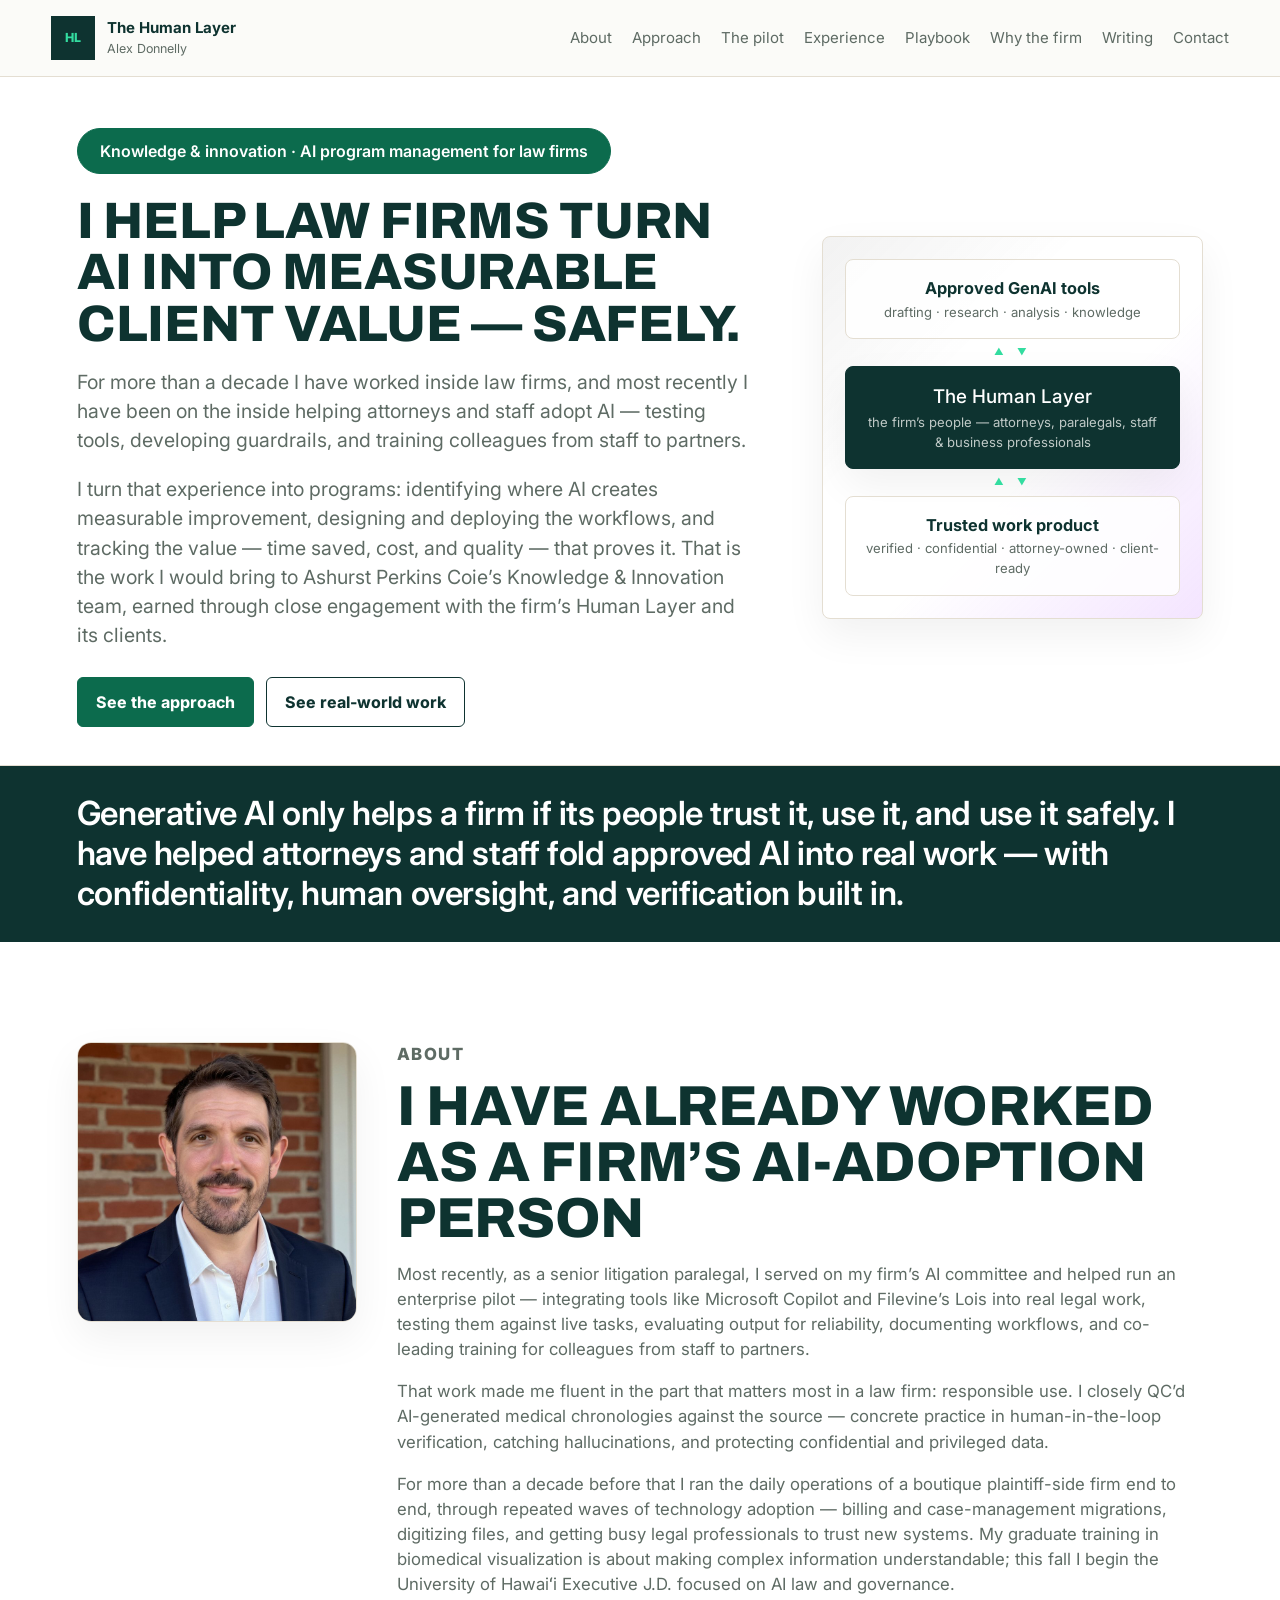
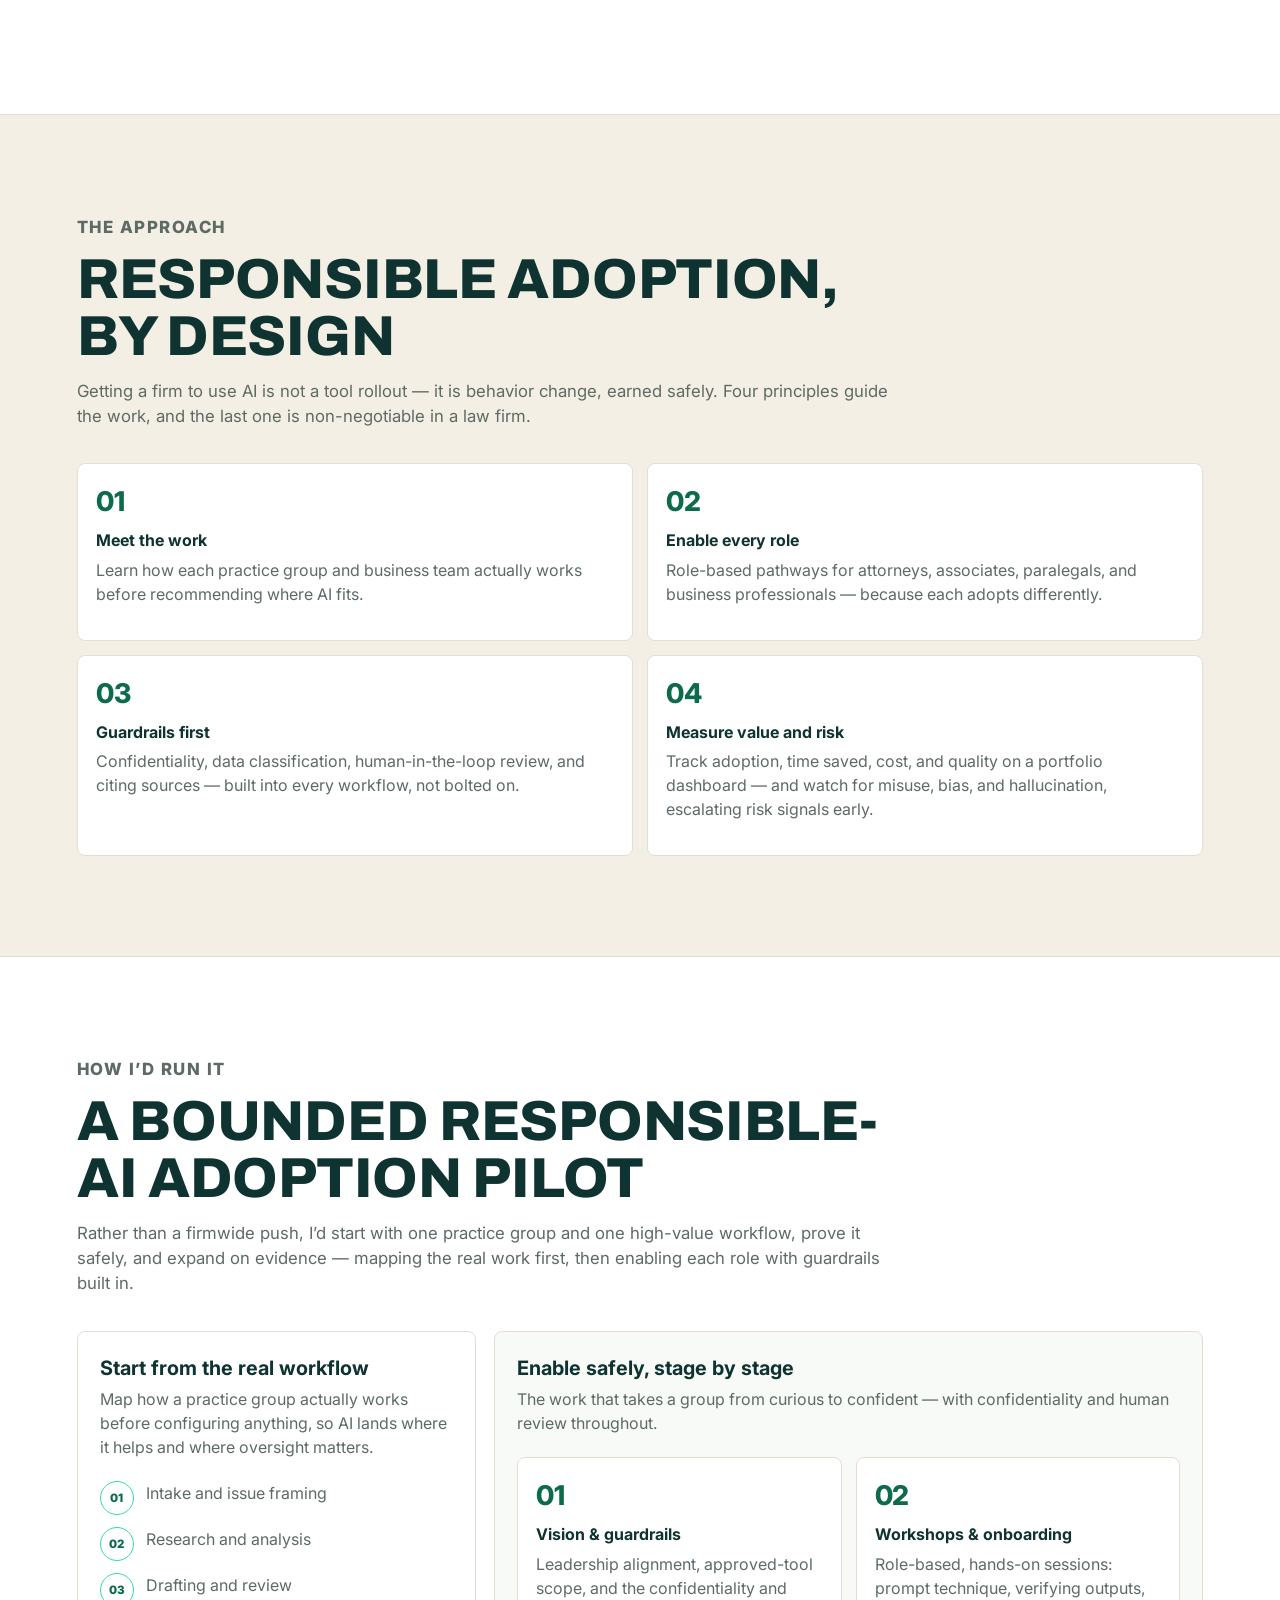
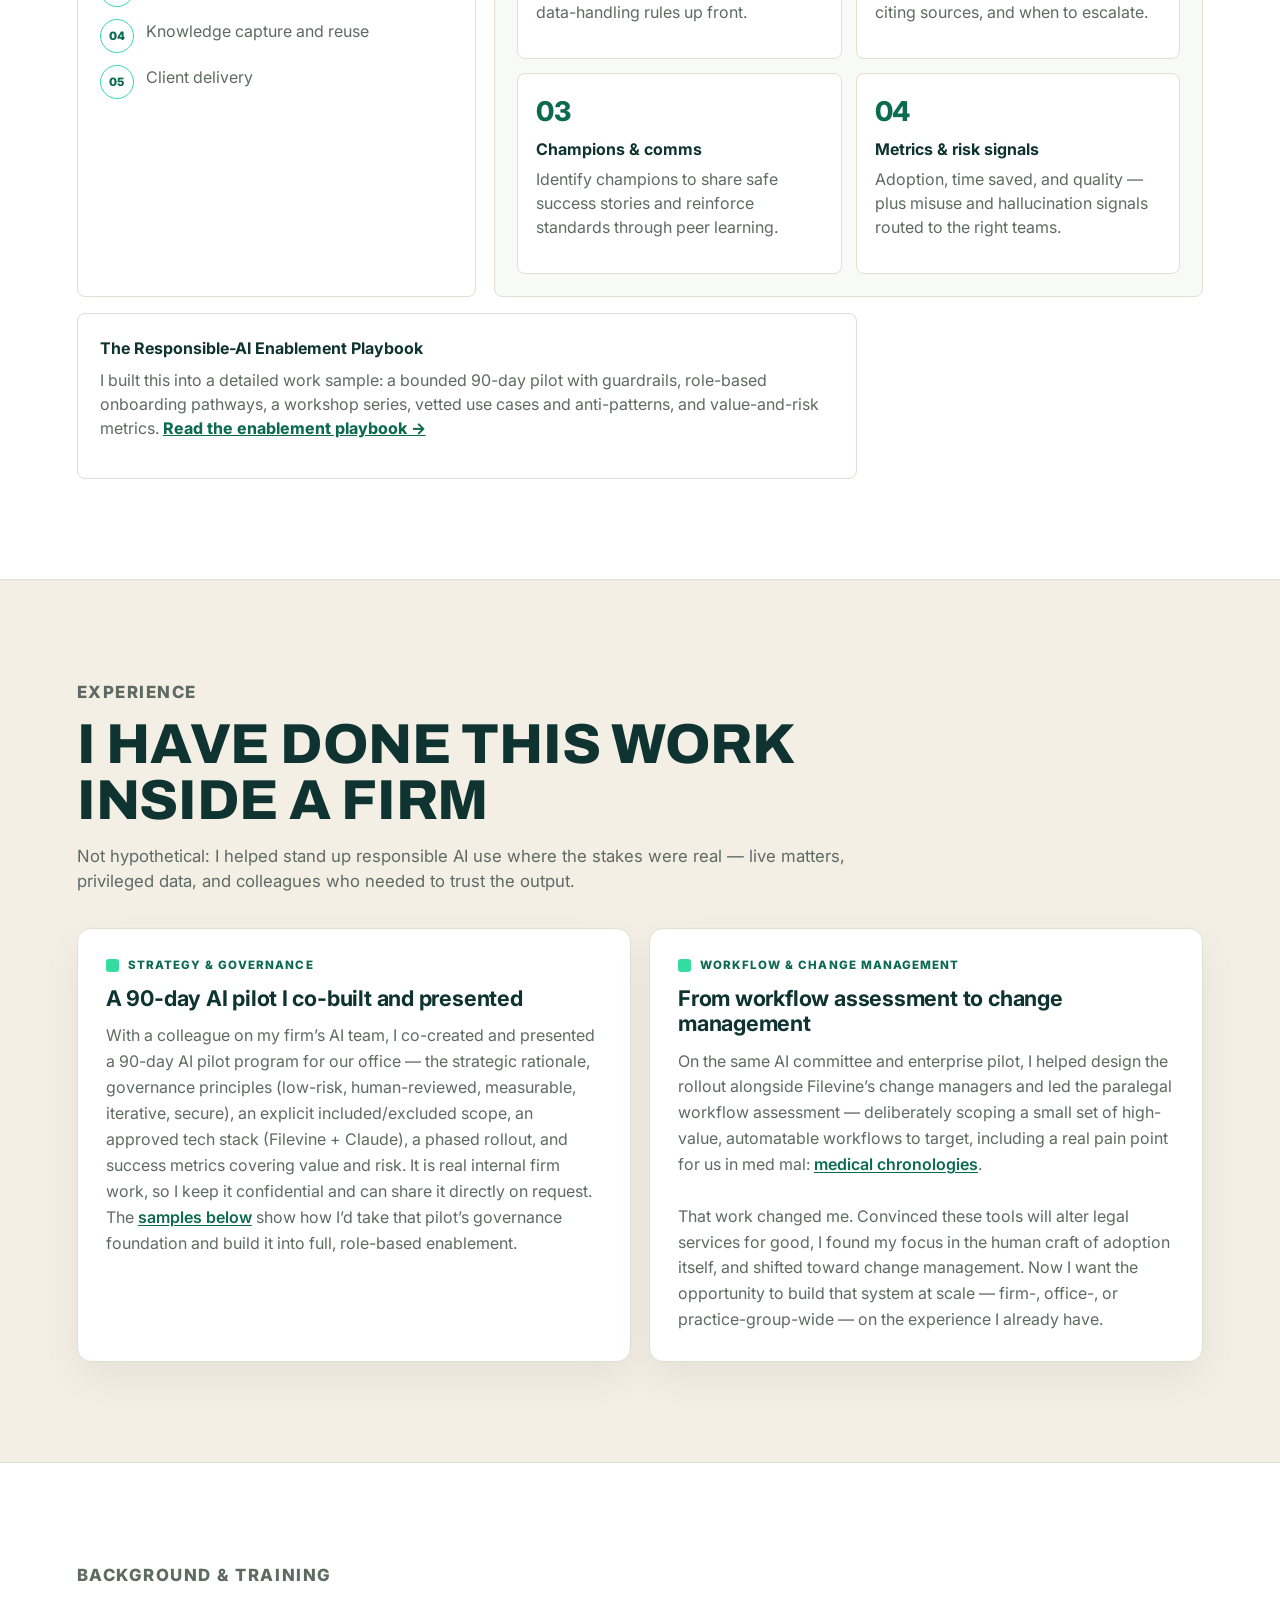
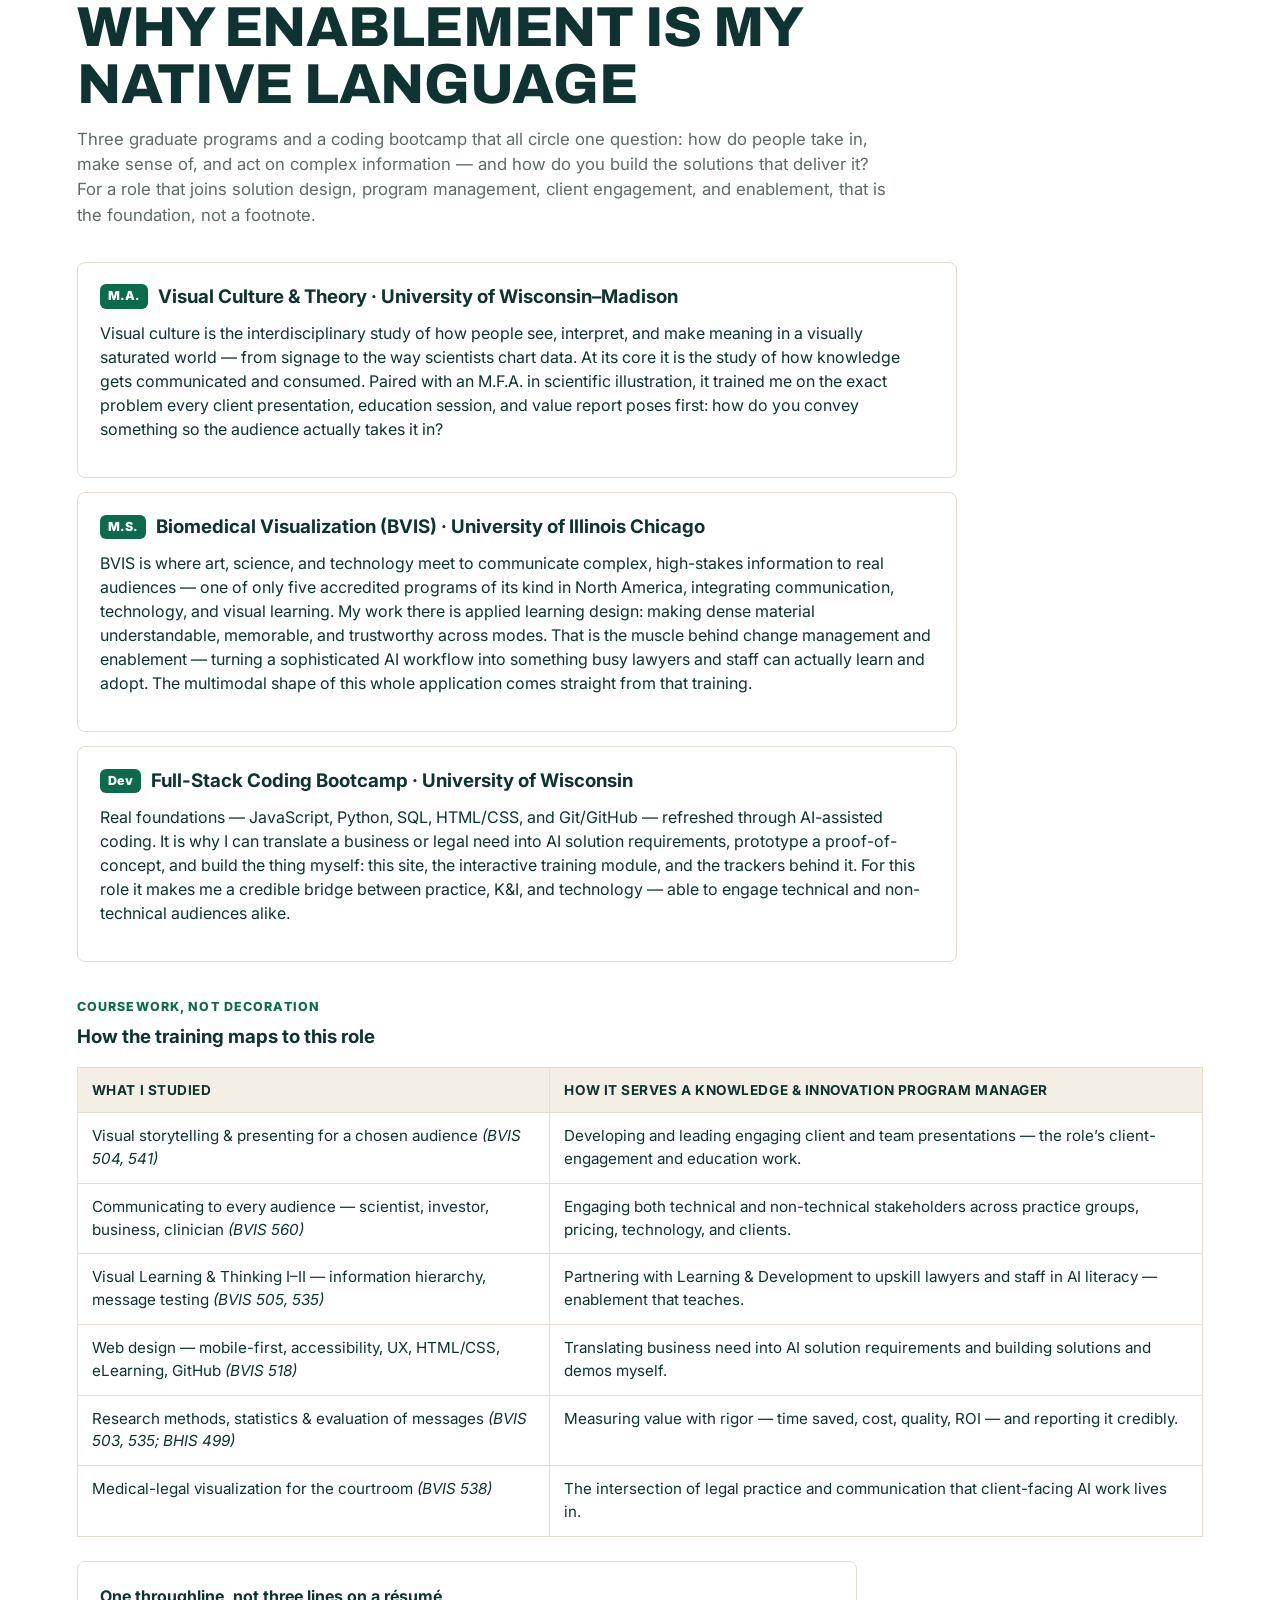
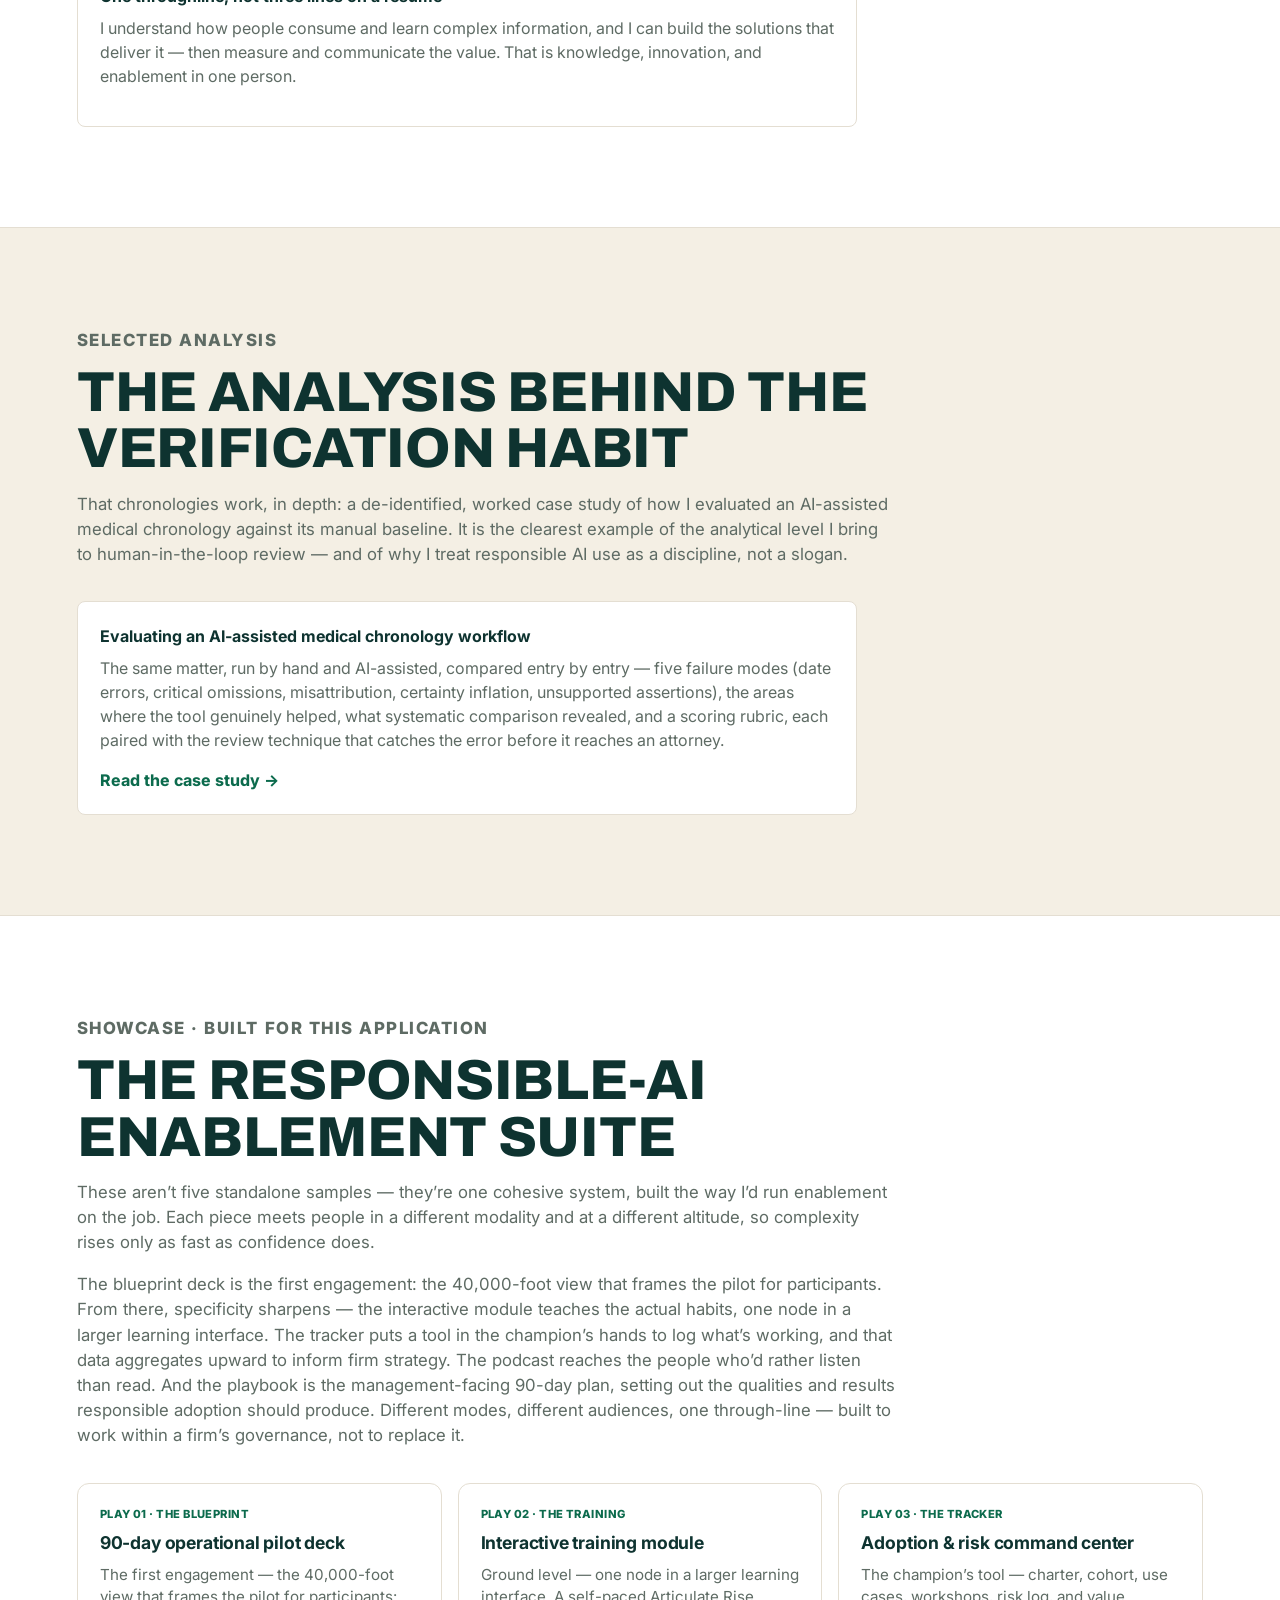
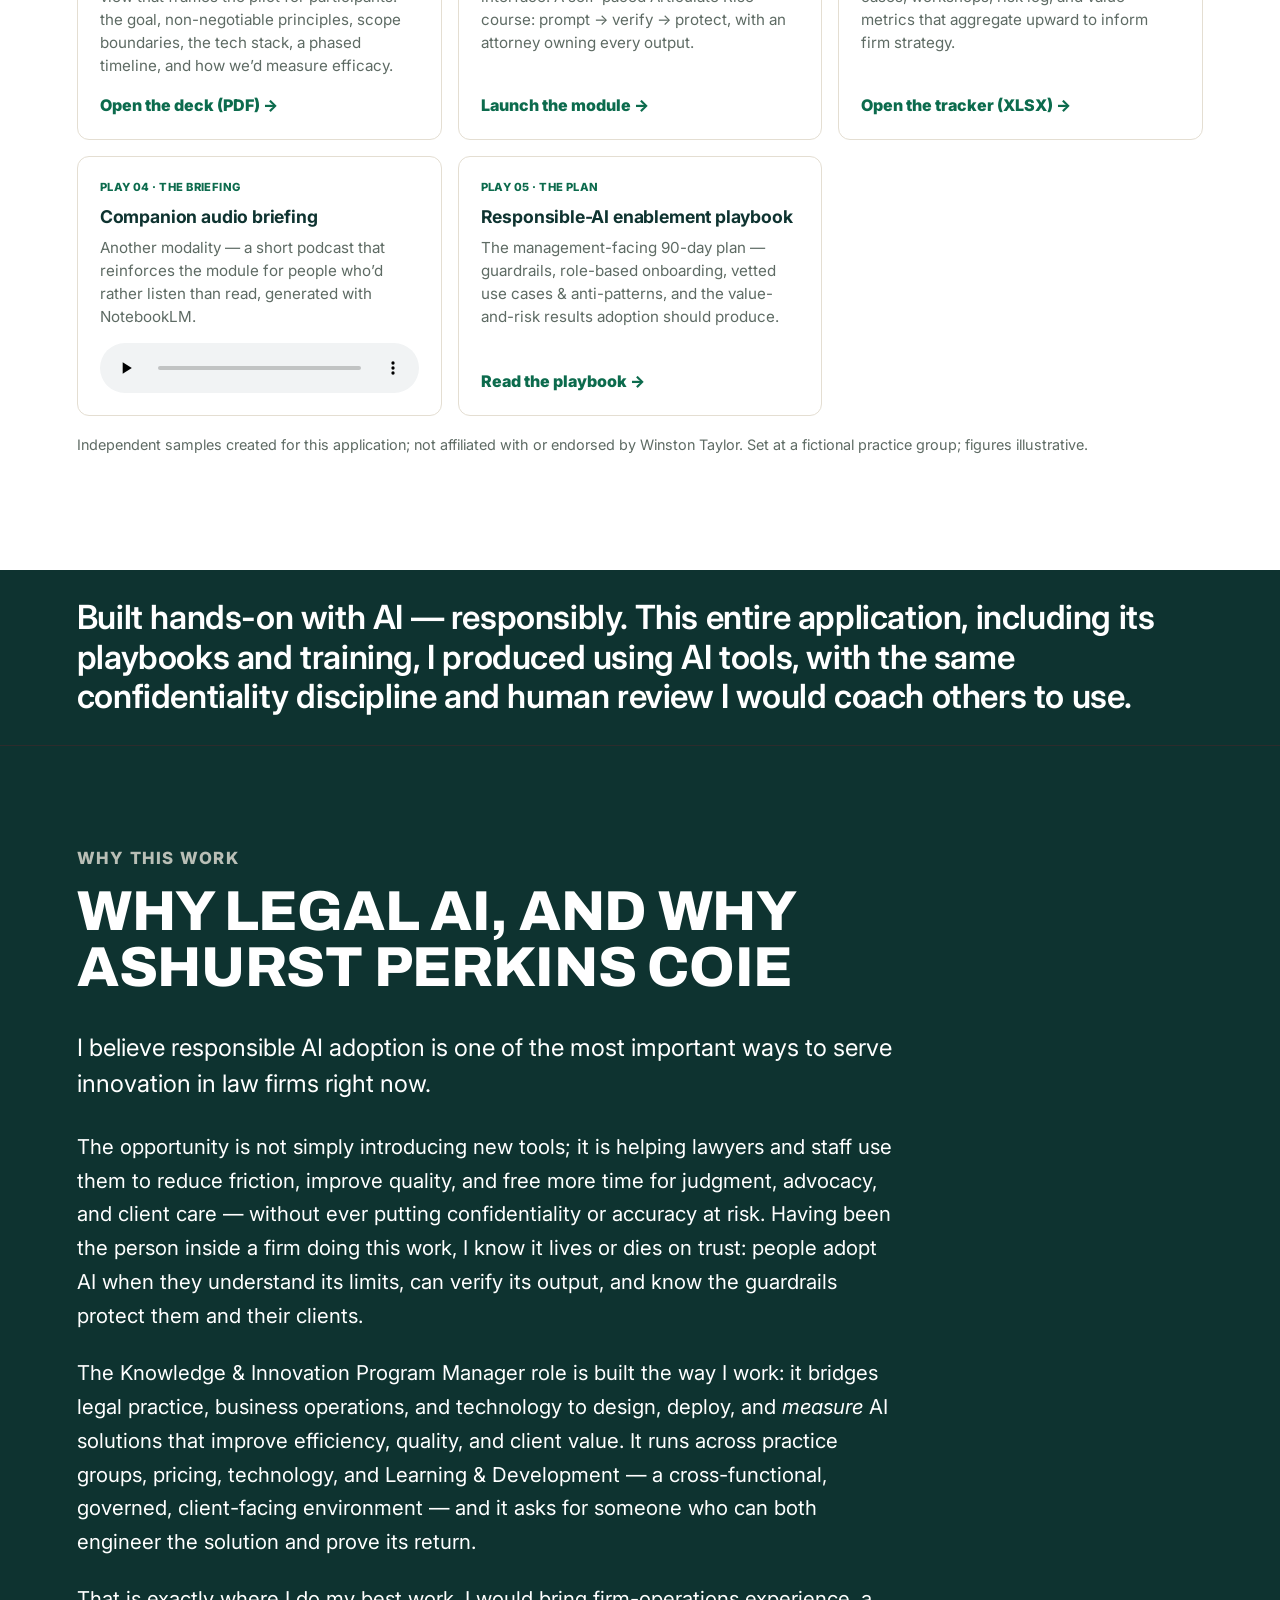
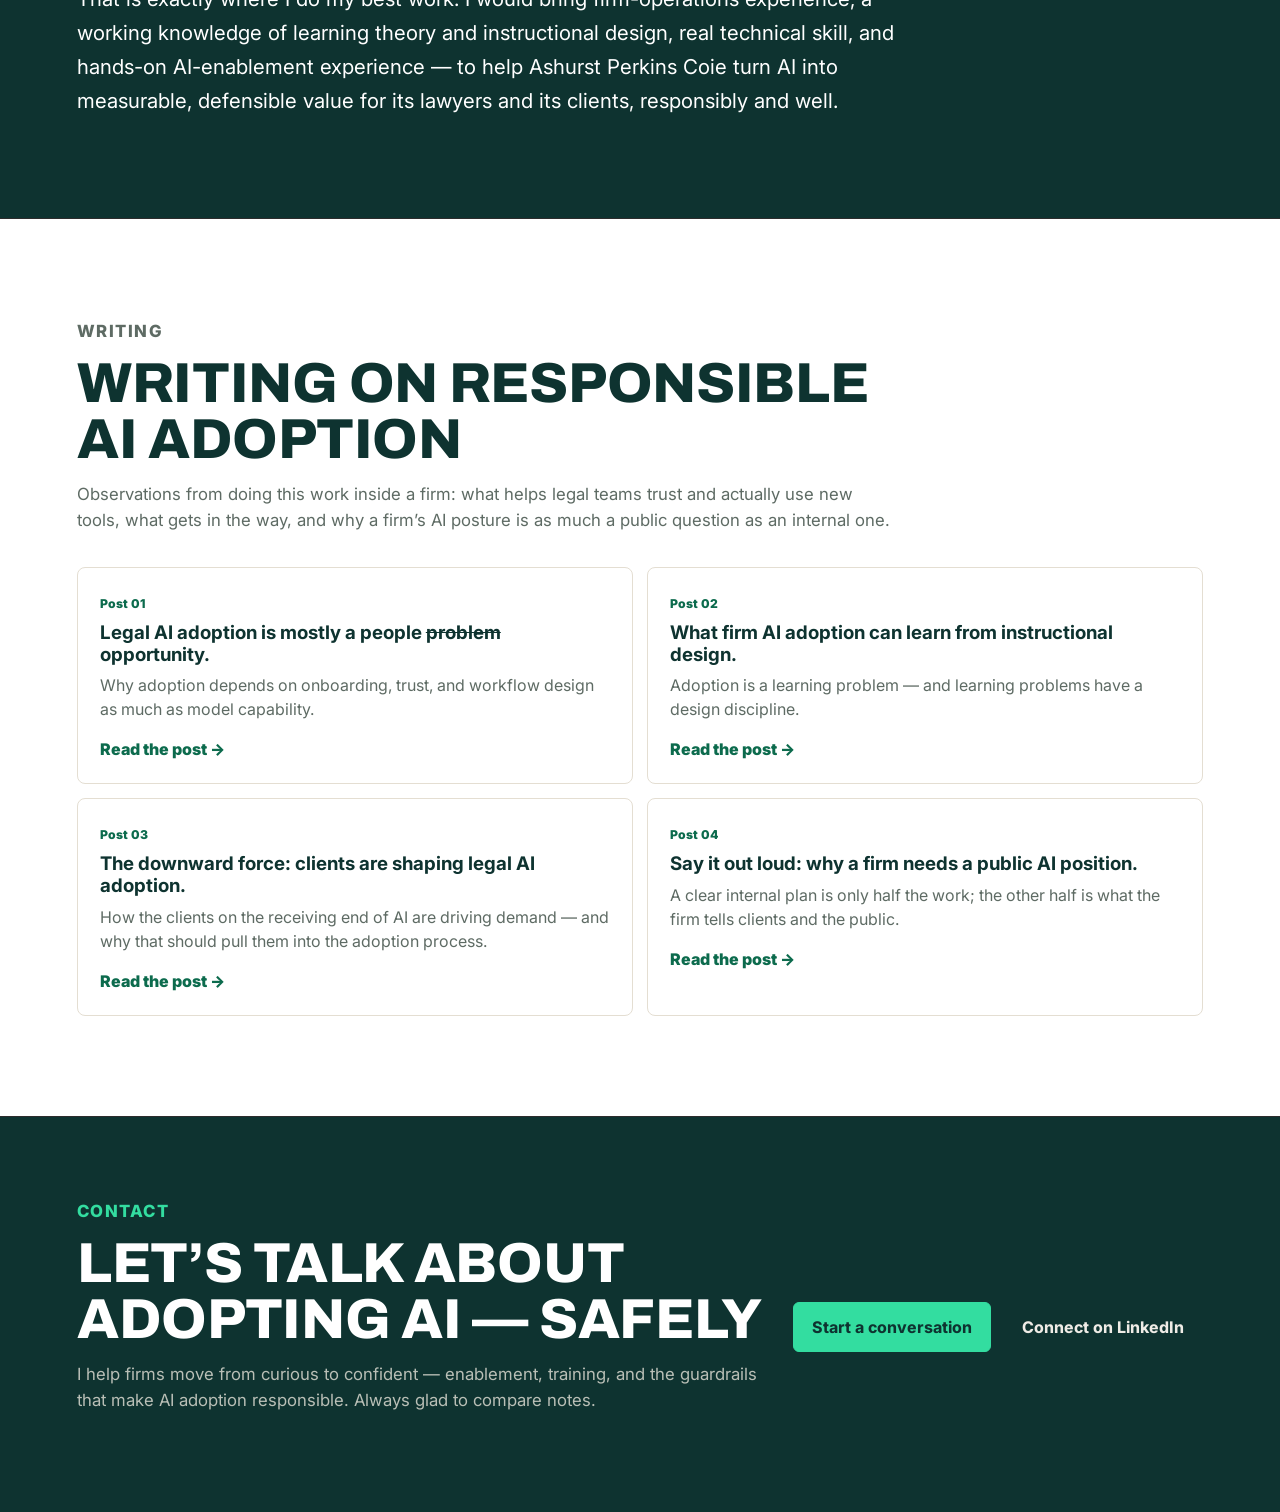
==== commit 59bfcc85: "brand" ====
--- a/index.html
+++ b/index.html
@@ -49,7 +49,7 @@
         <a href="#pilot">The pilot</a>
         <a href="#experience">Experience</a>
         <a href="#playbook">Playbook</a>
-        <a href="#why">Why Perkins Coie</a>
+        <a href="#why">Why the firm</a>
         <a href="#writing">Writing</a>
         <a href="#contact">Contact</a>
       </nav>
@@ -68,7 +68,7 @@
           <p class="lede">
             I turn that experience into programs: identifying where AI creates measurable improvement,
             designing and deploying the workflows, and tracking the value &mdash; time saved, cost, and quality
-            &mdash; that proves it. That is the work I would bring to Perkins Coie&rsquo;s Knowledge &amp;
+            &mdash; that proves it. That is the work I would bring to Ashurst Perkins Coie&rsquo;s Knowledge &amp;
             Innovation team, earned through close engagement with the firm&rsquo;s Human Layer and its clients.
           </p>
           <div class="hero-actions" aria-label="Primary actions">
@@ -481,7 +481,7 @@
       <section id="why" class="section why dark">
         <div class="section-heading">
           <p class="eyebrow">Why this work</p>
-          <h2>Why legal AI, and why Perkins Coie</h2>
+          <h2>Why legal AI, and why Ashurst Perkins Coie</h2>
         </div>
         <div class="prose">
           <p class="lead">
@@ -505,7 +505,7 @@
           <p>
             That is exactly where I do my best work. I would bring firm-operations experience, a working
             knowledge of learning theory and instructional design, real technical skill, and hands-on
-            AI-enablement experience &mdash; to help Perkins Coie turn AI into measurable, defensible value for
+            AI-enablement experience &mdash; to help Ashurst Perkins Coie turn AI into measurable, defensible value for
             its lawyers and its clients, responsibly and well.
           </p>
         </div>
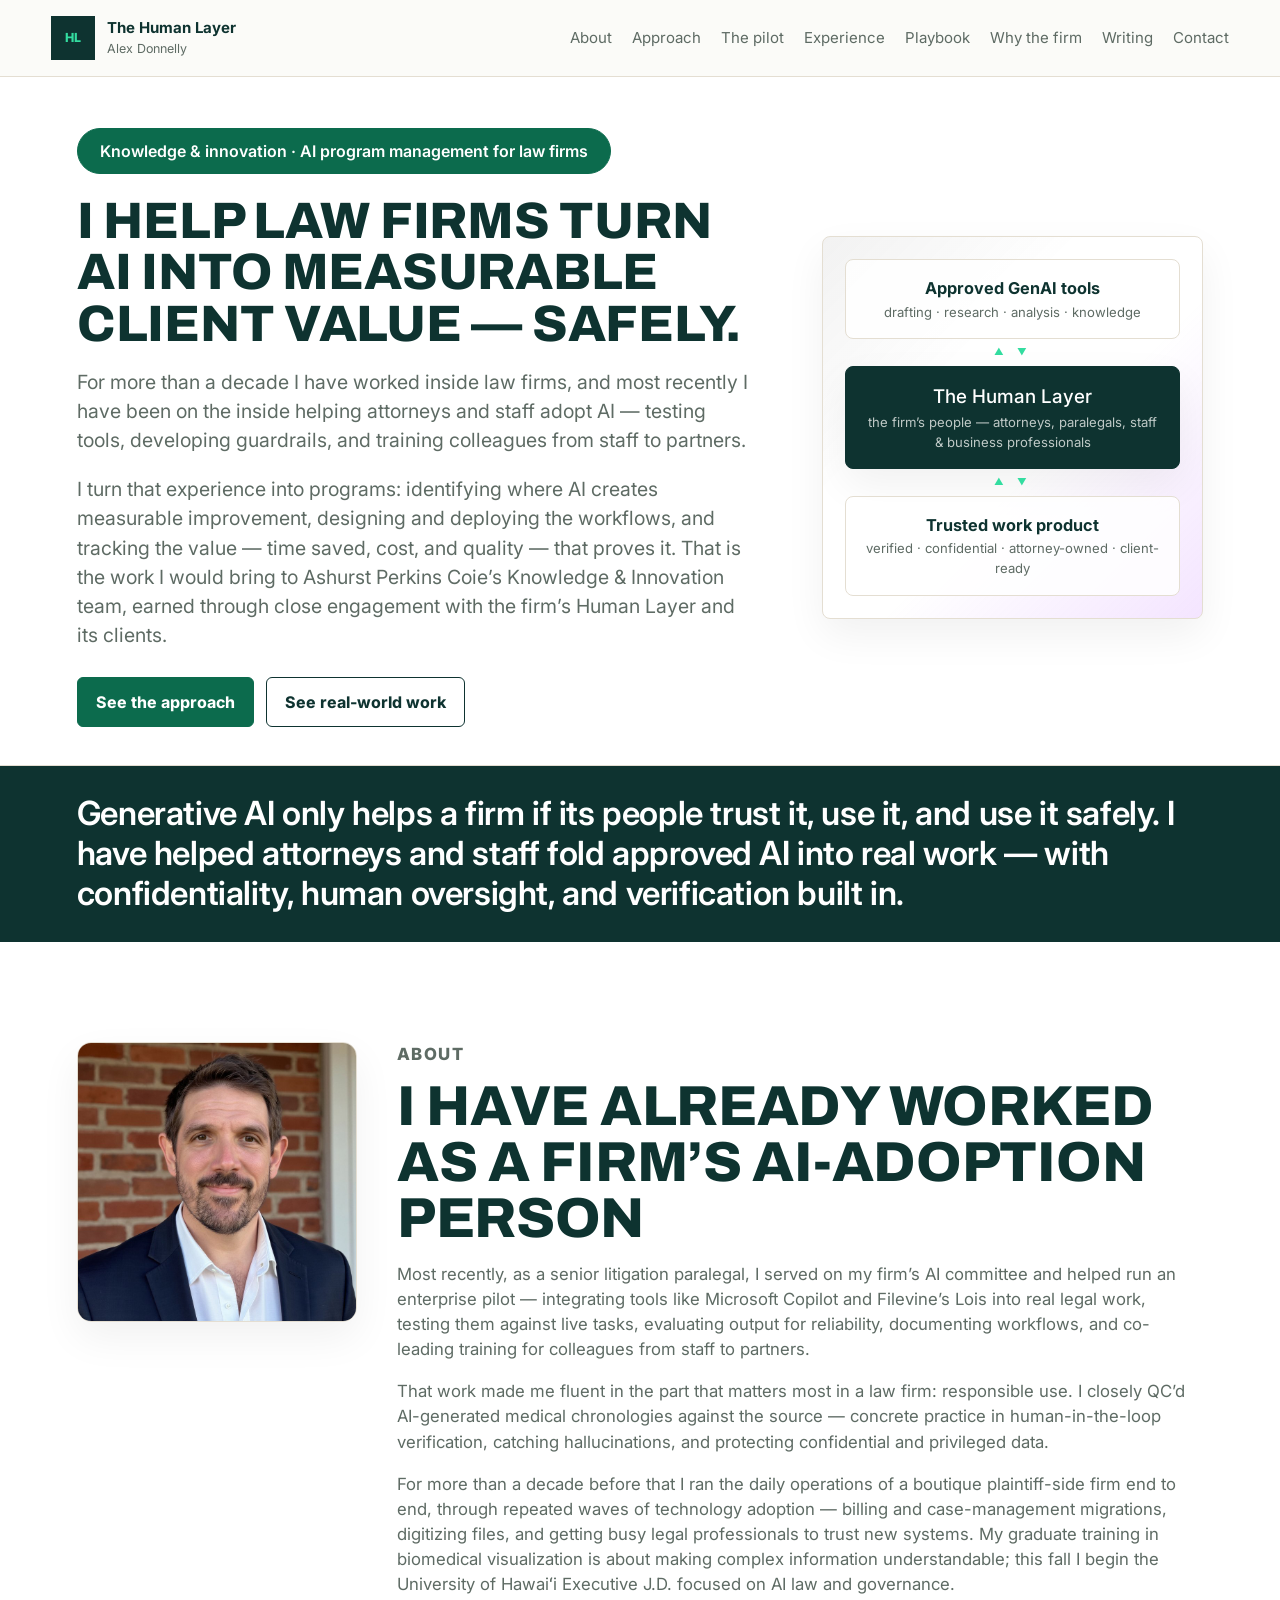
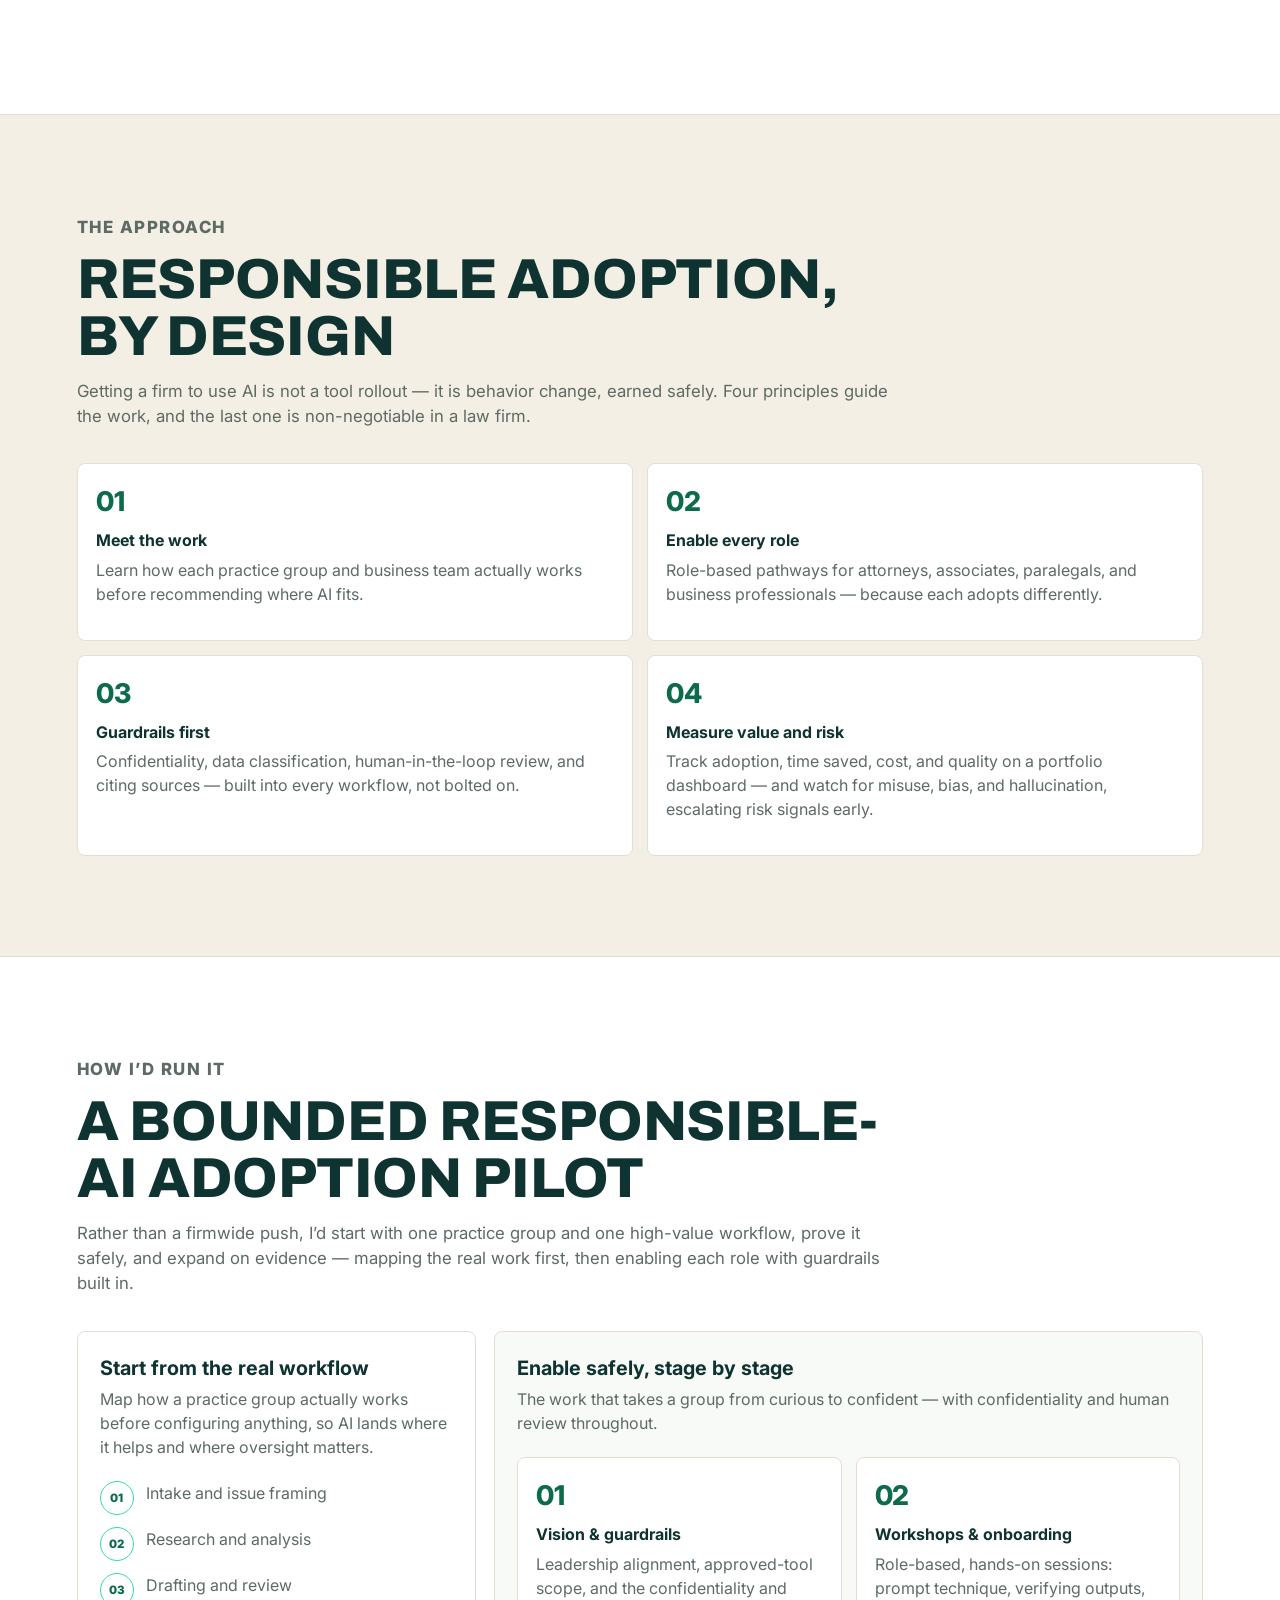
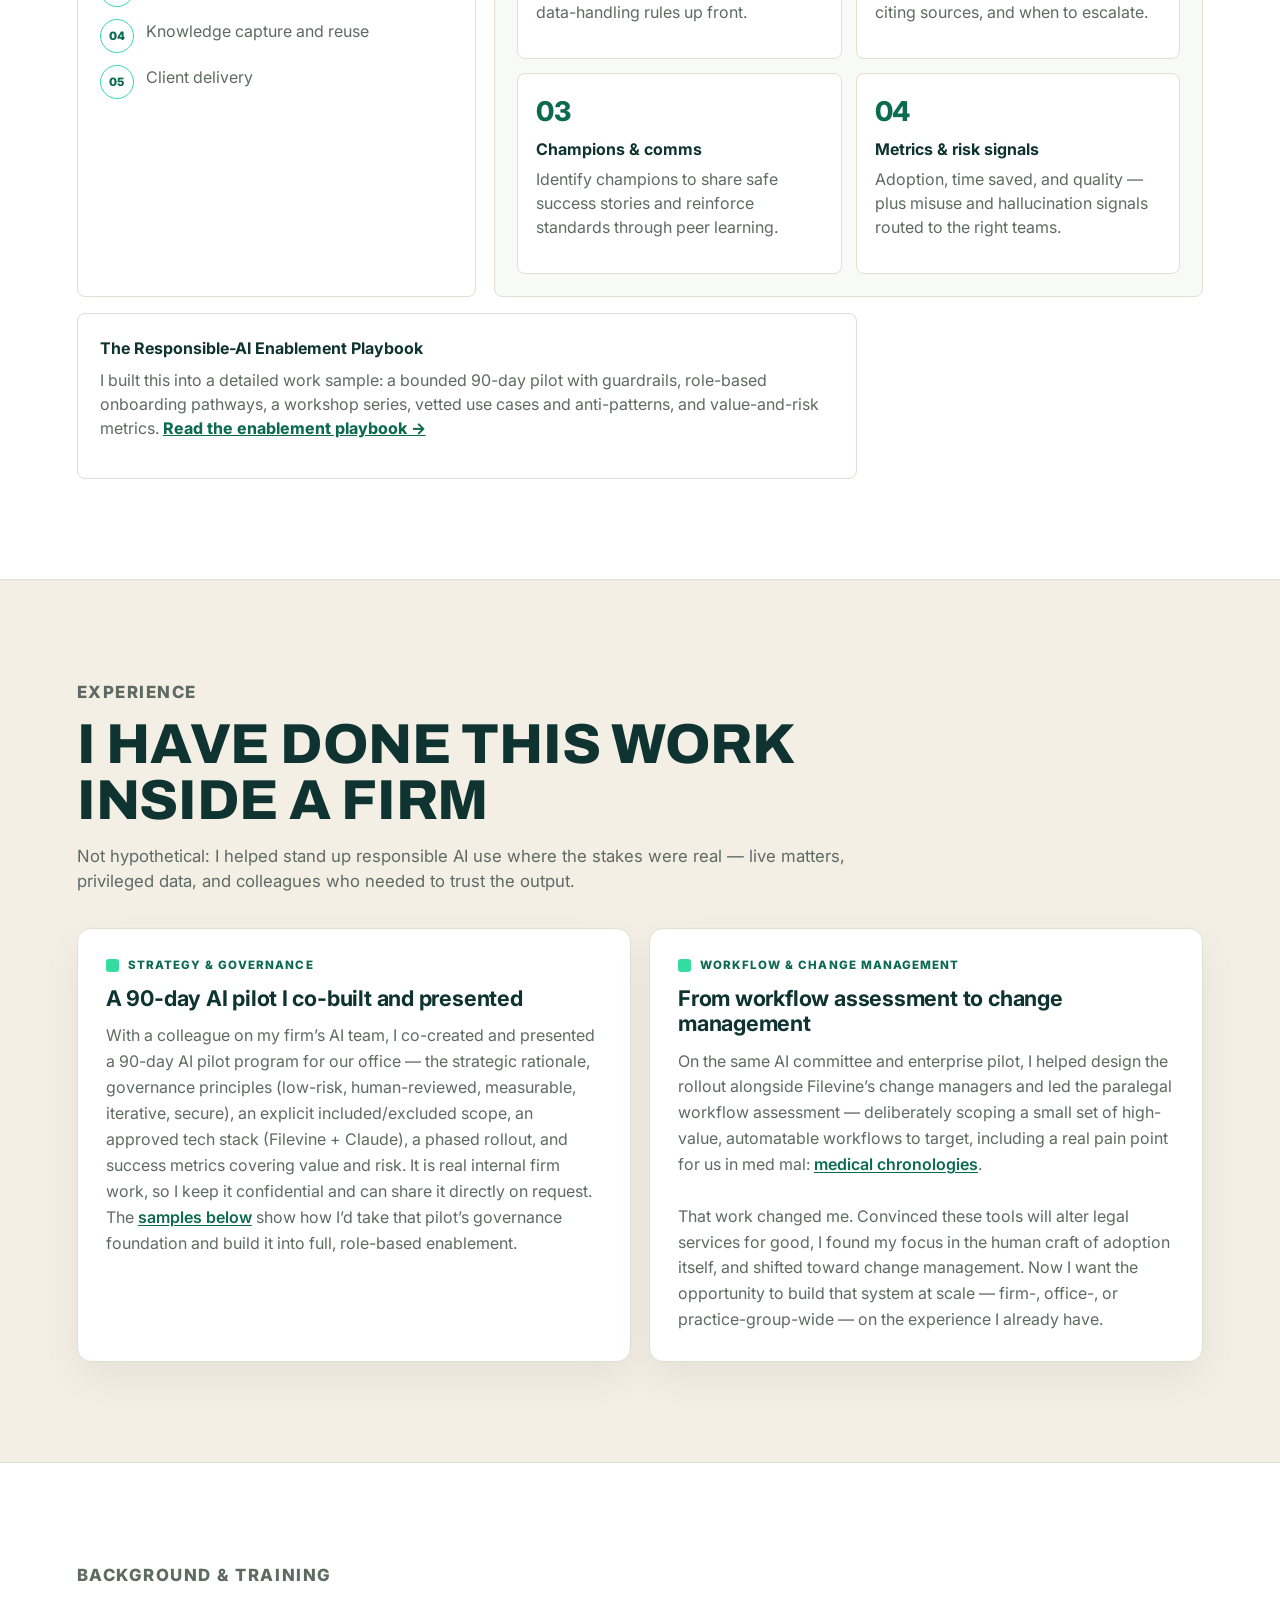
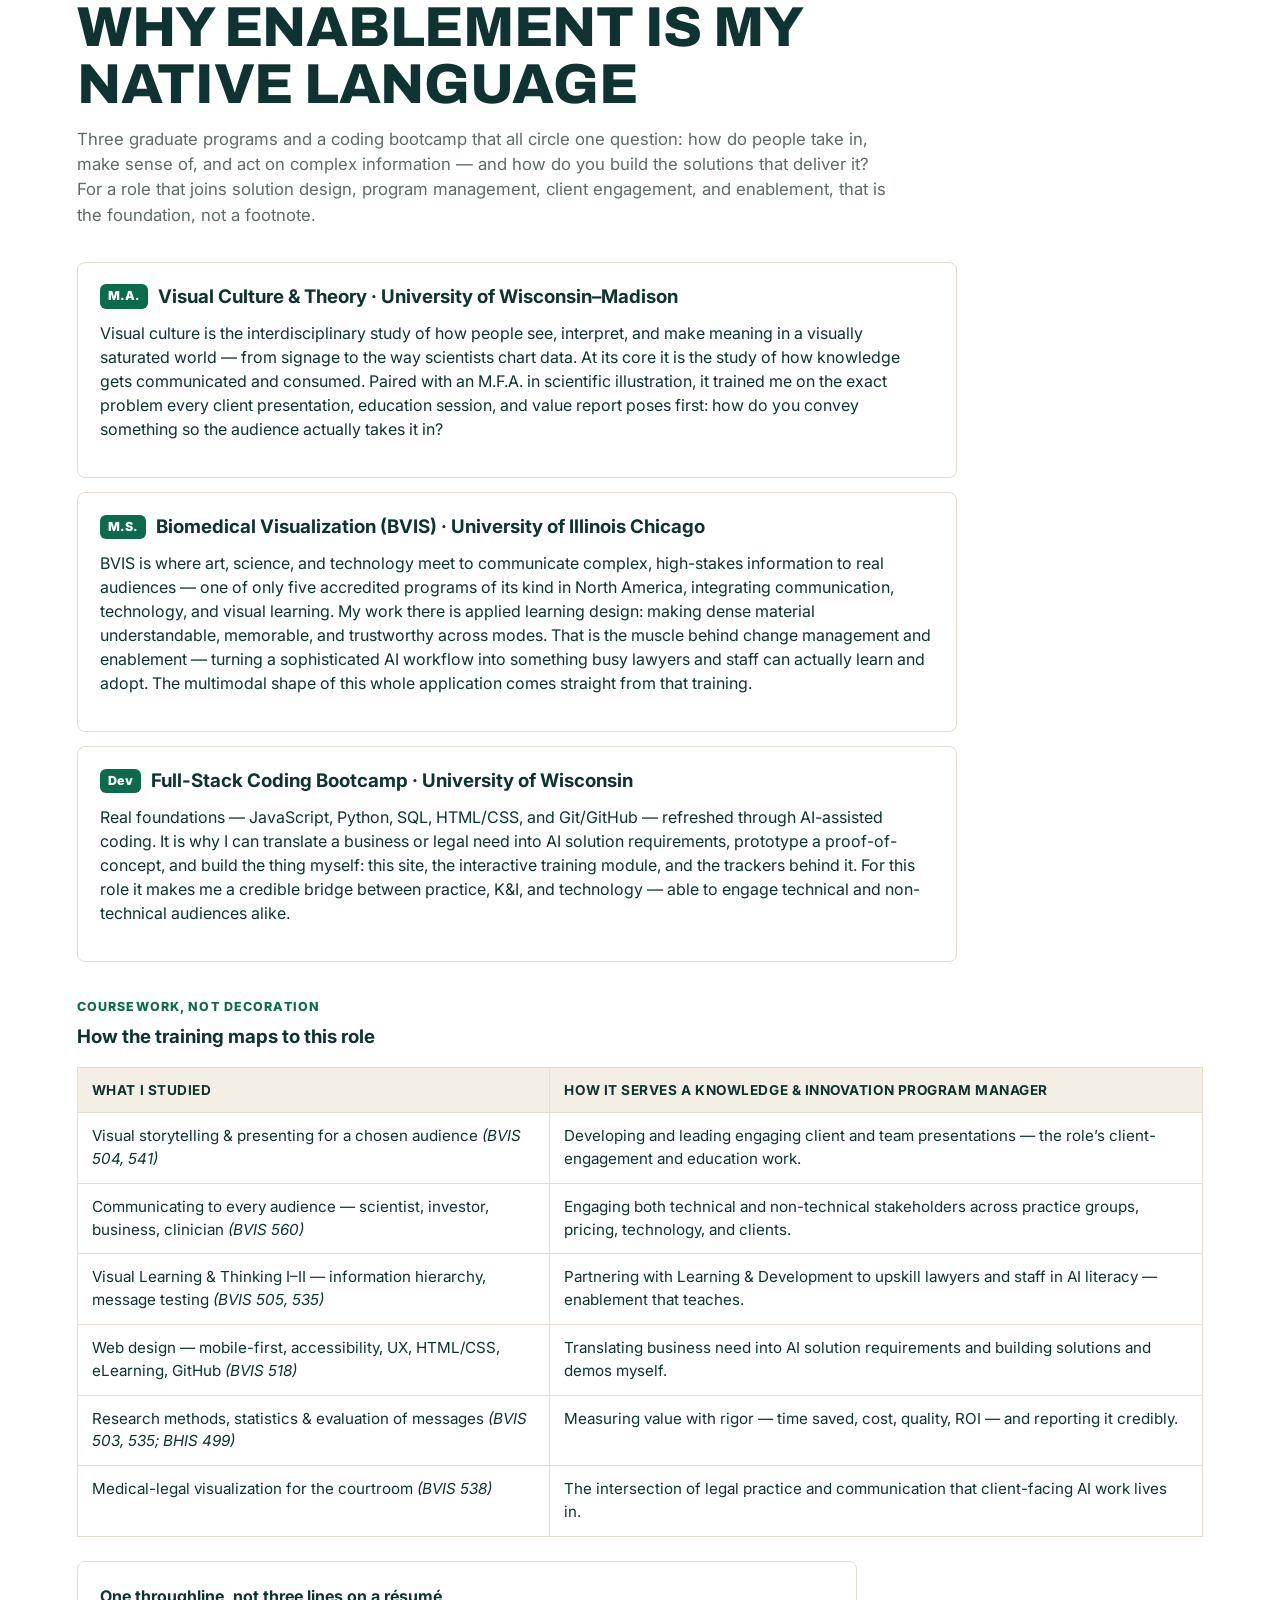
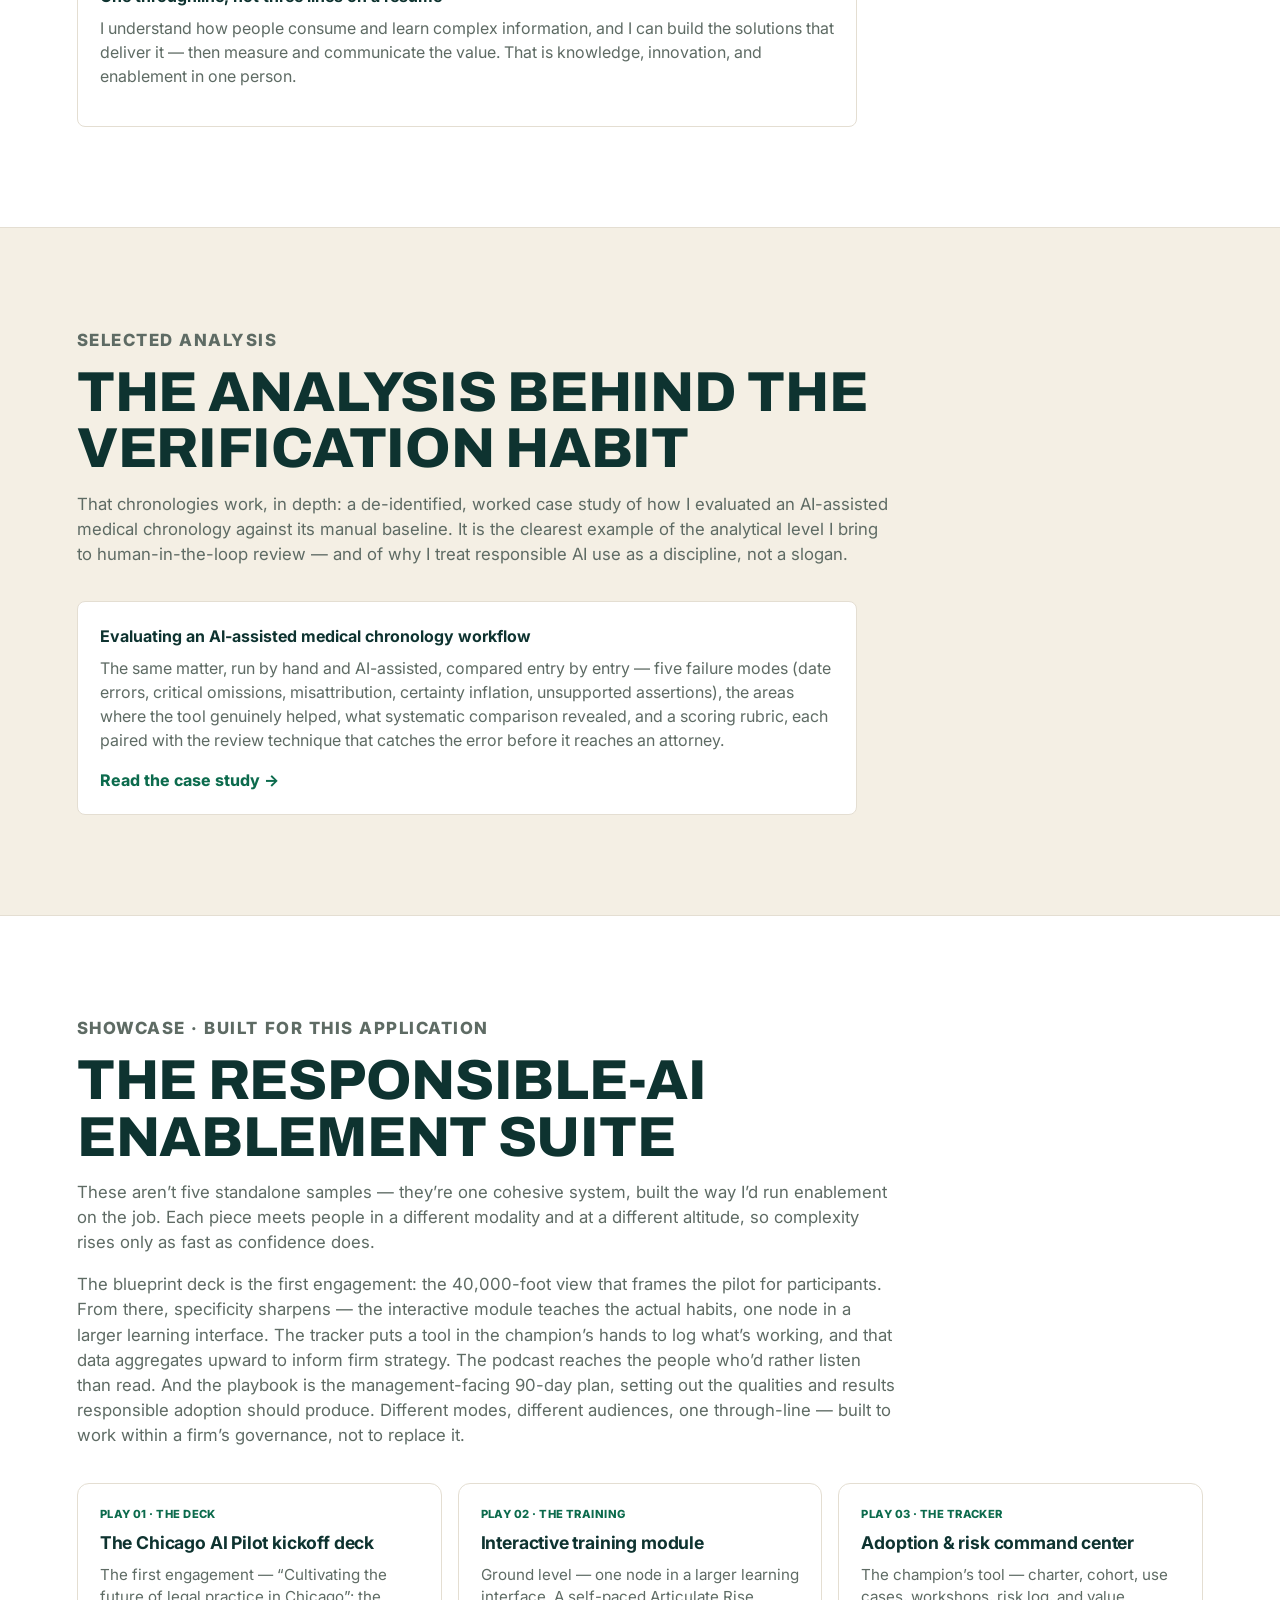
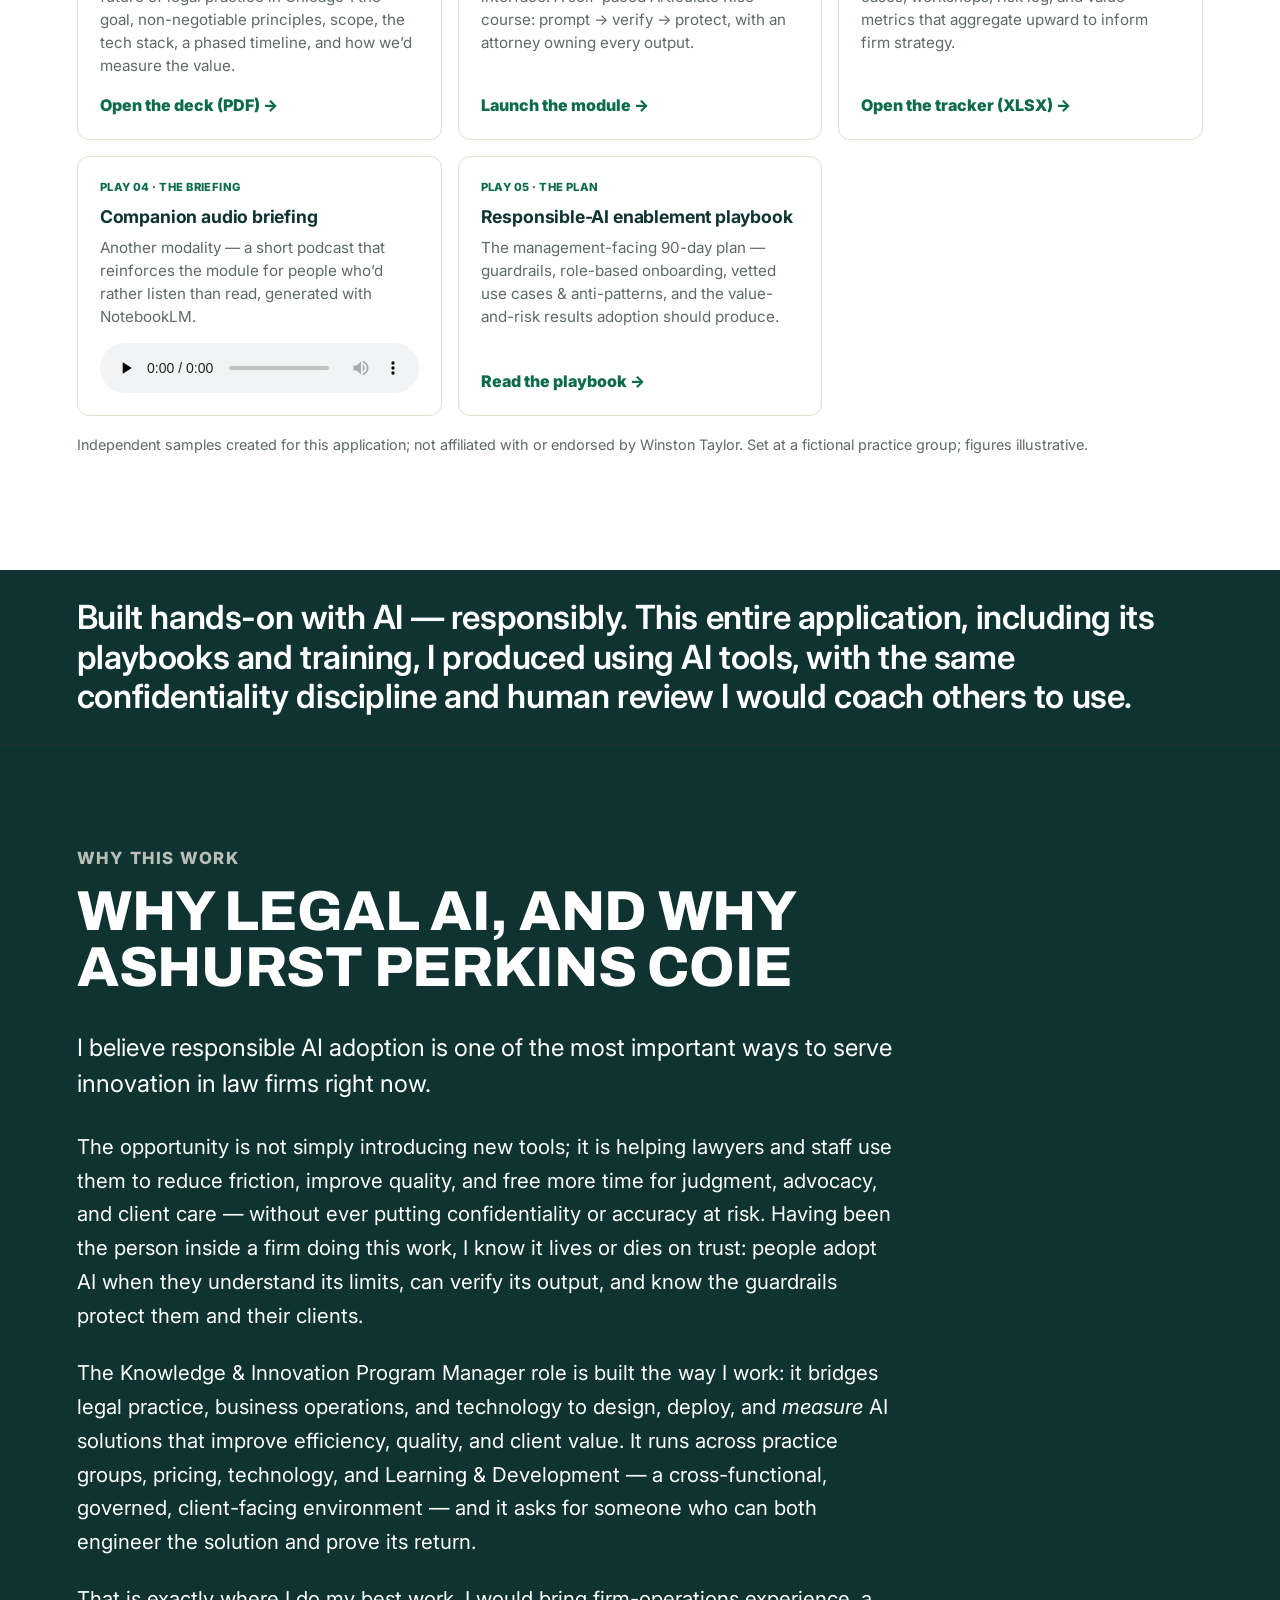
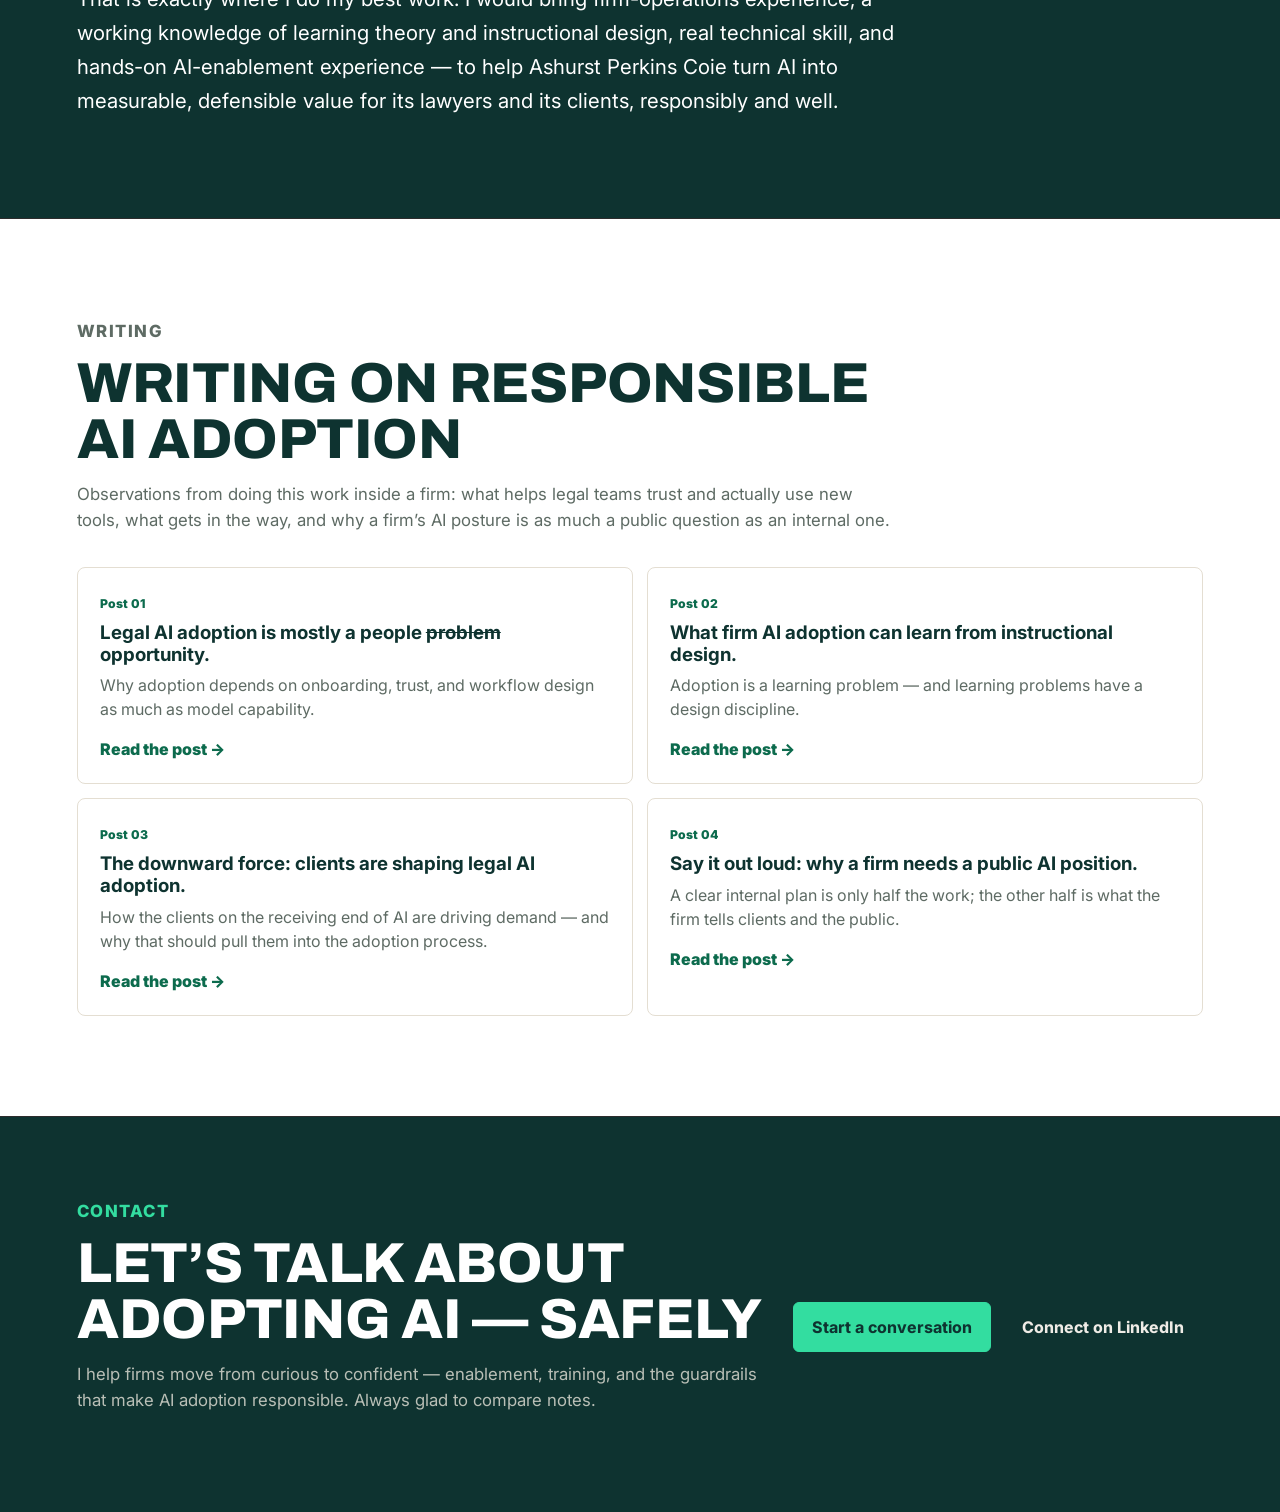
==== commit 7c3de139: "deck" ====
--- a/index.html
+++ b/index.html
@@ -421,12 +421,12 @@
         </div>
         <div class="suite-block">
           <div class="suite-tiles">
-            <a class="suite-tile" href="Winston_AI_Operational_Blueprint_(final).pdf">
-              <span class="suite-tag">Play 01 &middot; The blueprint</span>
-              <h4>90-day operational pilot deck</h4>
-              <p>The first engagement &mdash; the 40,000-foot view that frames the pilot for participants: the
-              goal, non-negotiable principles, scope boundaries, the tech stack, a phased timeline, and how
-              we&rsquo;d measure efficacy.</p>
+            <a class="suite-tile" href="Chicago_AI_Pilot_Rollout.pdf">
+              <span class="suite-tag">Play 01 &middot; The deck</span>
+              <h4>The Chicago AI Pilot kickoff deck</h4>
+              <p>The first engagement &mdash; &ldquo;Cultivating the future of legal practice in Chicago&rdquo;:
+              the goal, non-negotiable principles, scope, the tech stack, a phased timeline, and how we&rsquo;d
+              measure the value.</p>
               <span class="suite-action">Open the deck (PDF) <span aria-hidden="true">&rarr;</span></span>
             </a>
             <a class="suite-tile" href="training-module.html">
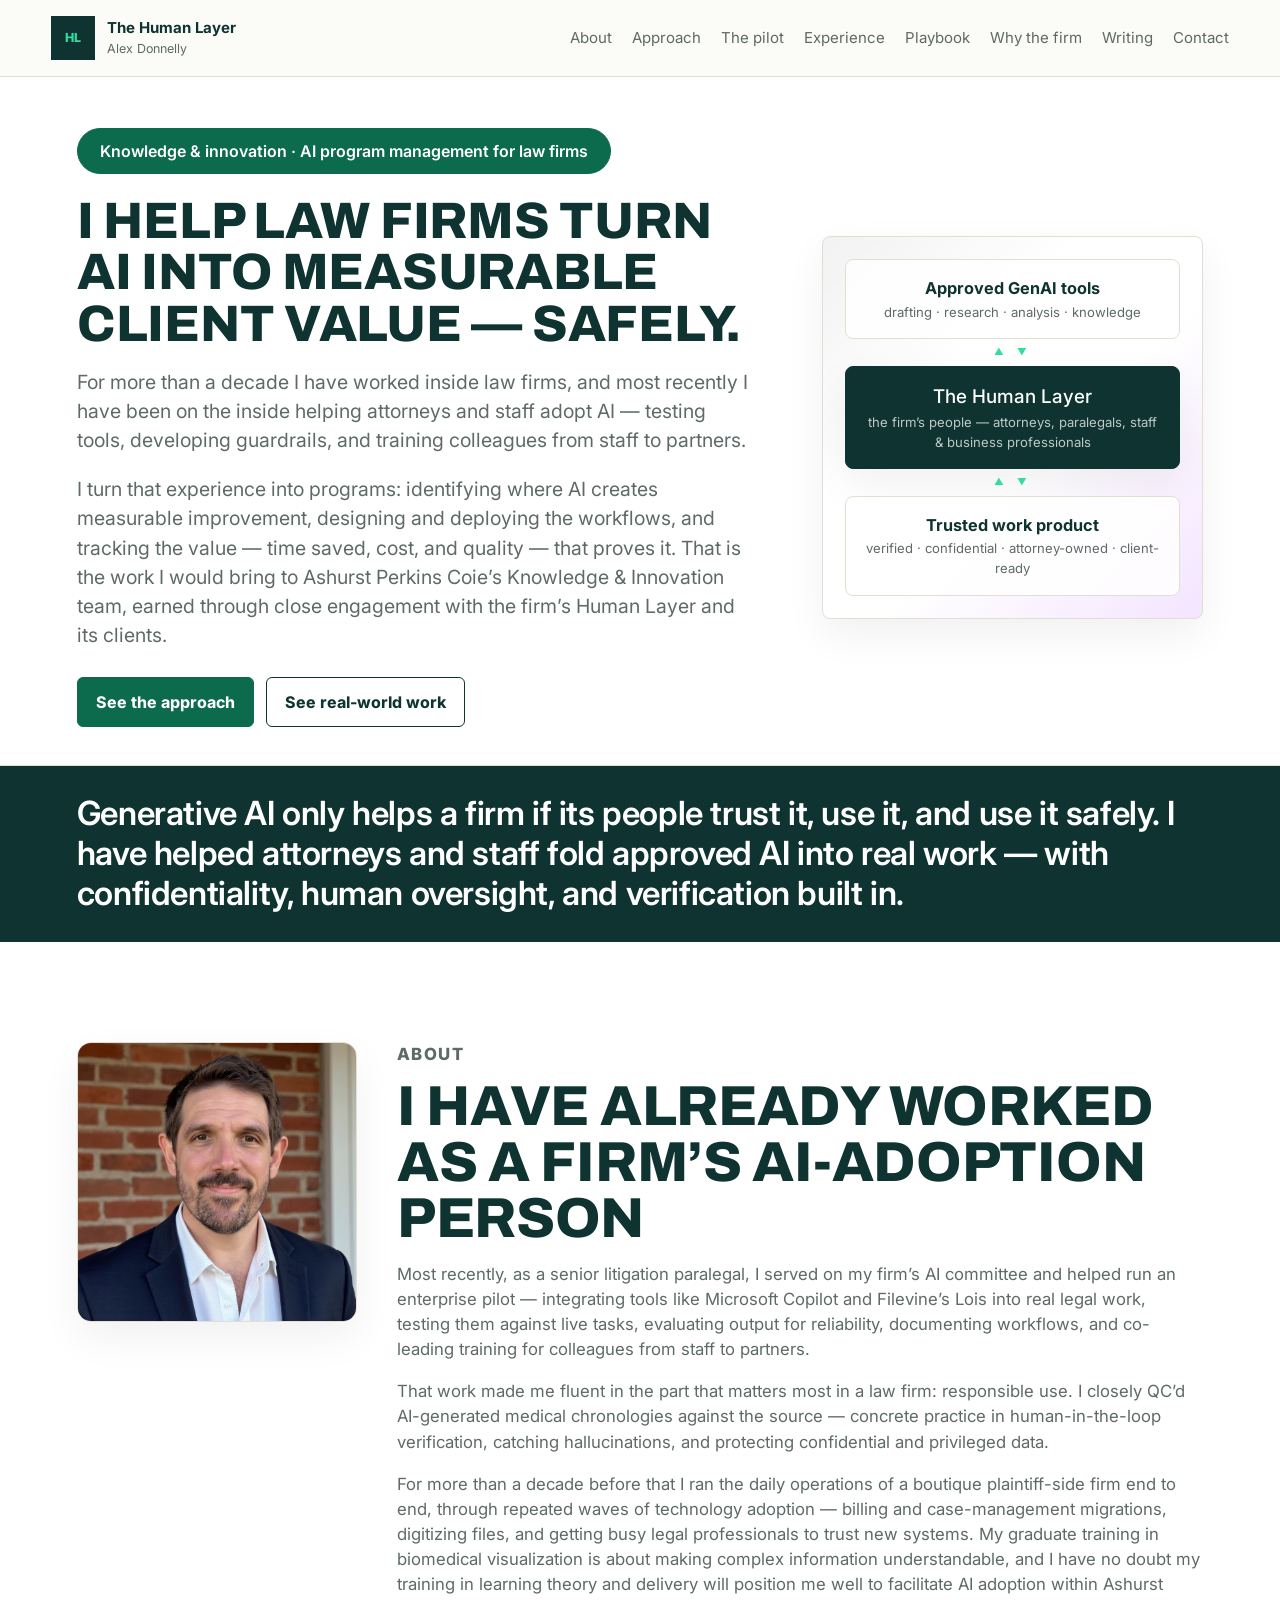
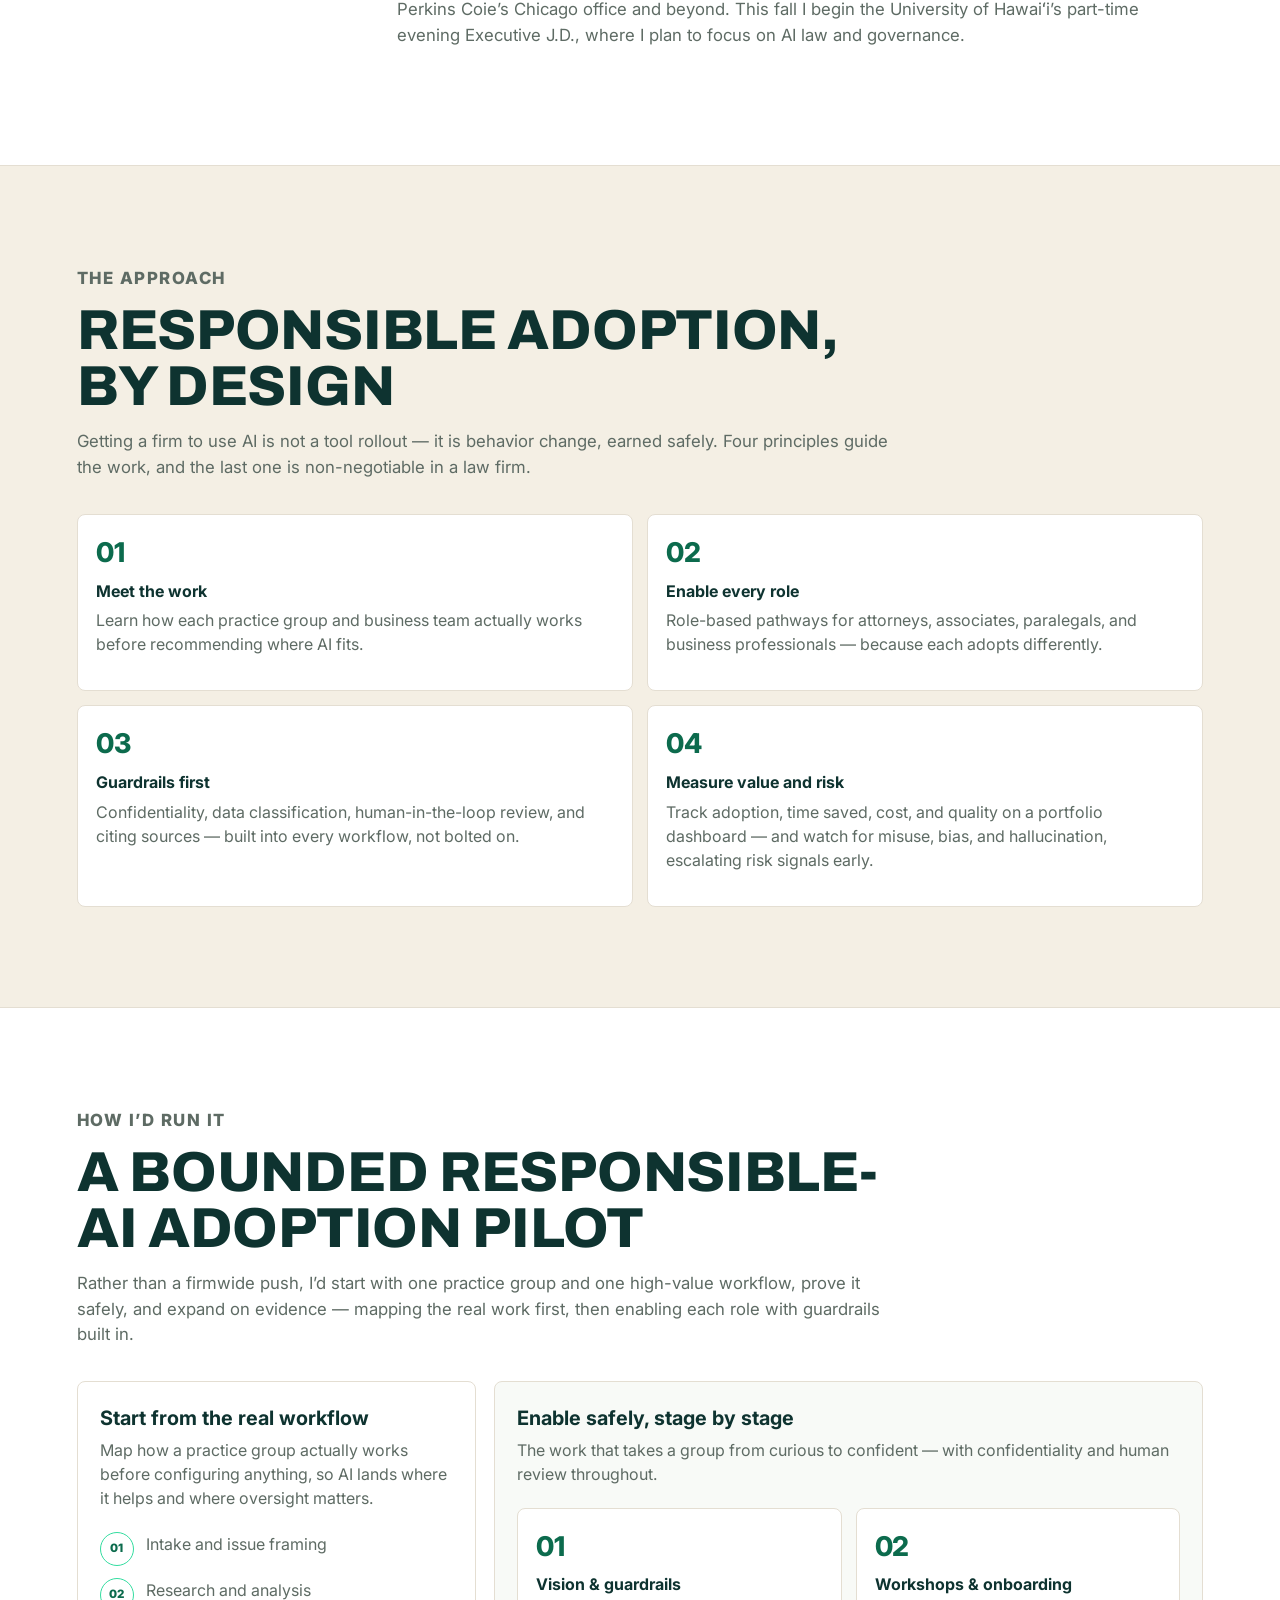
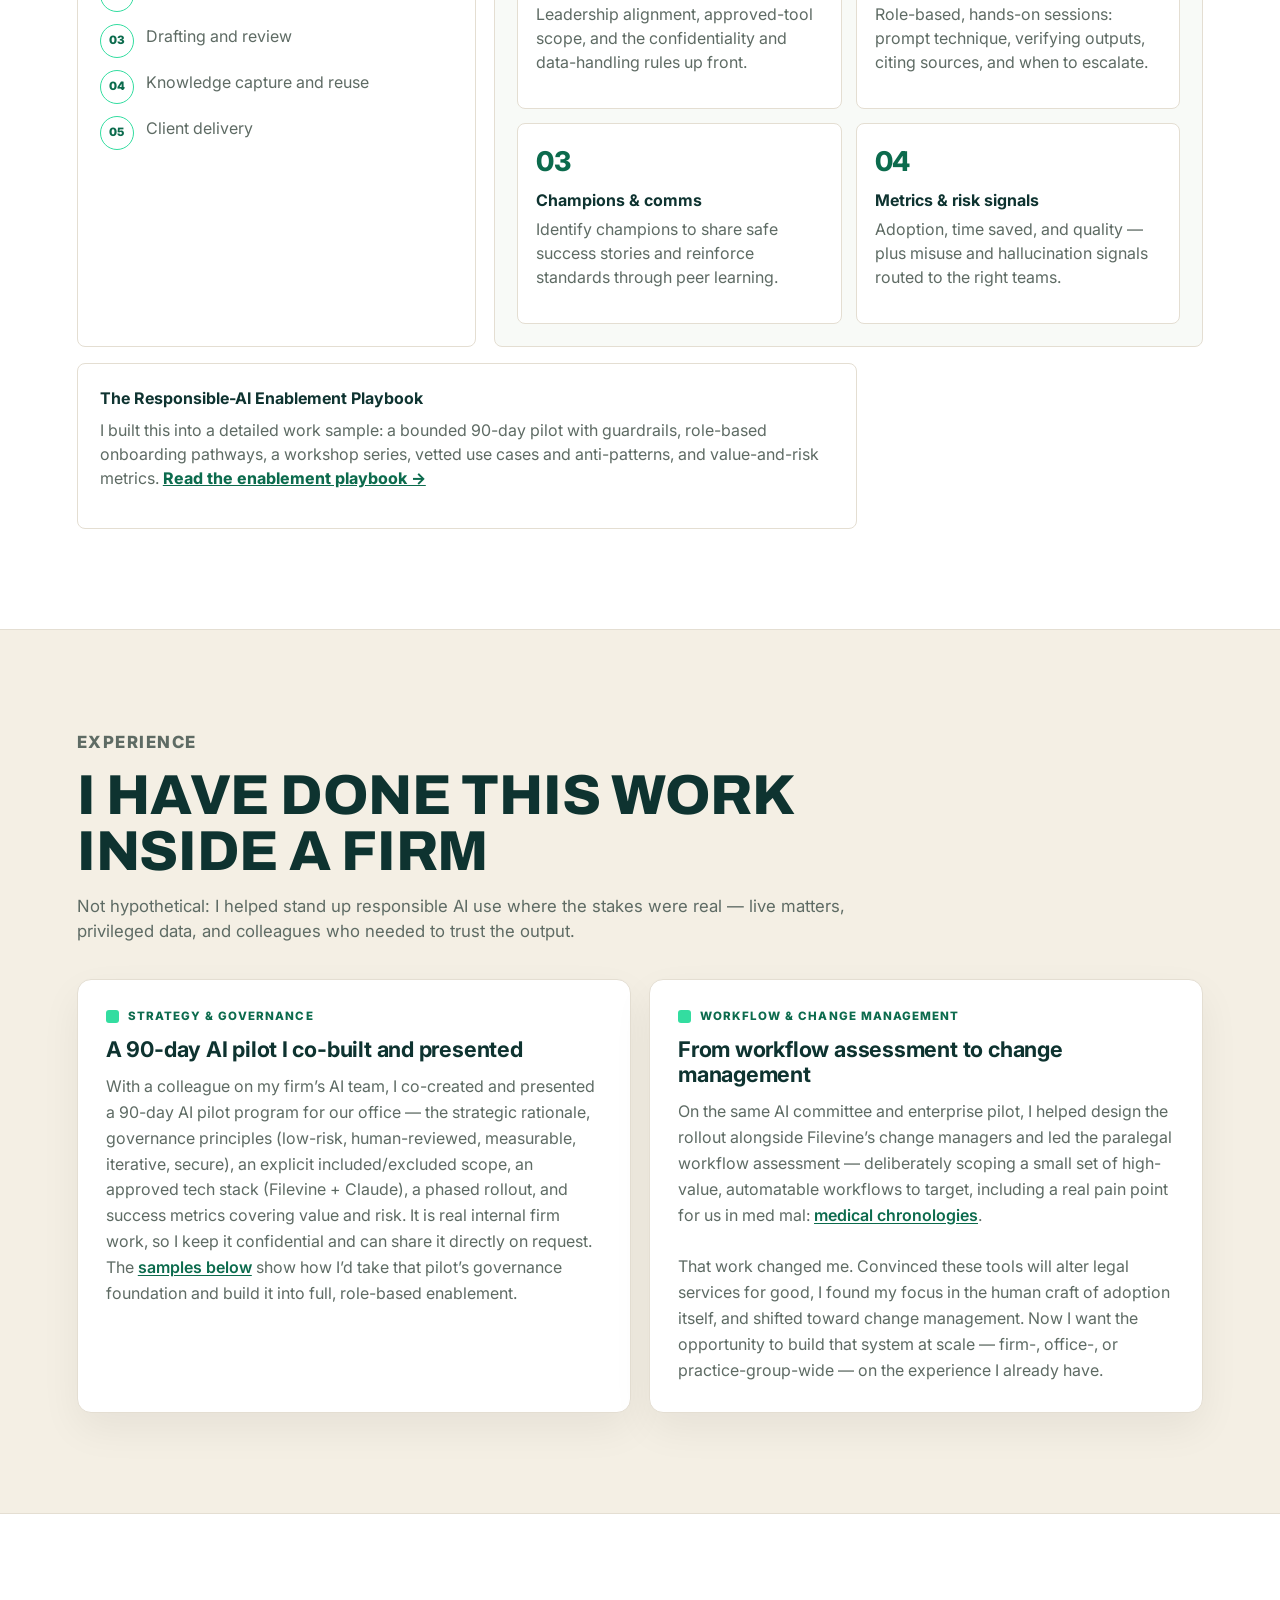
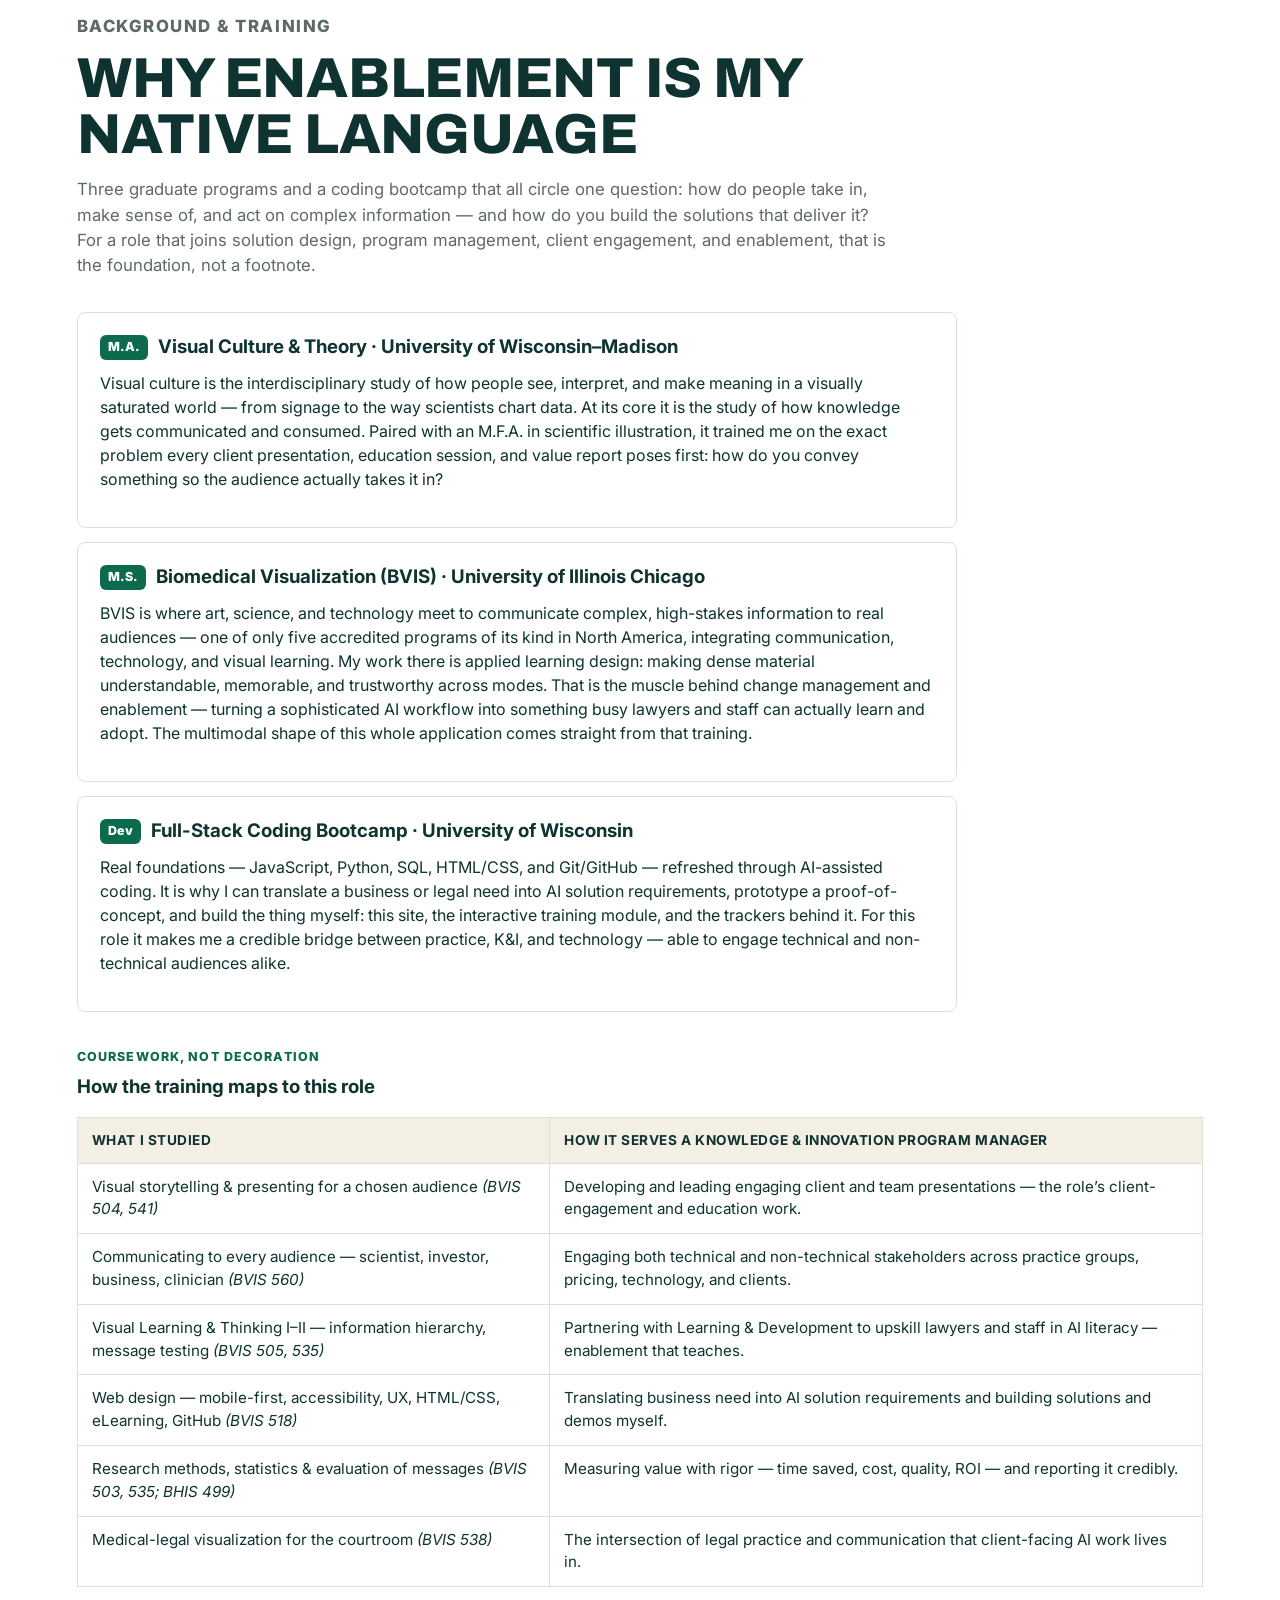
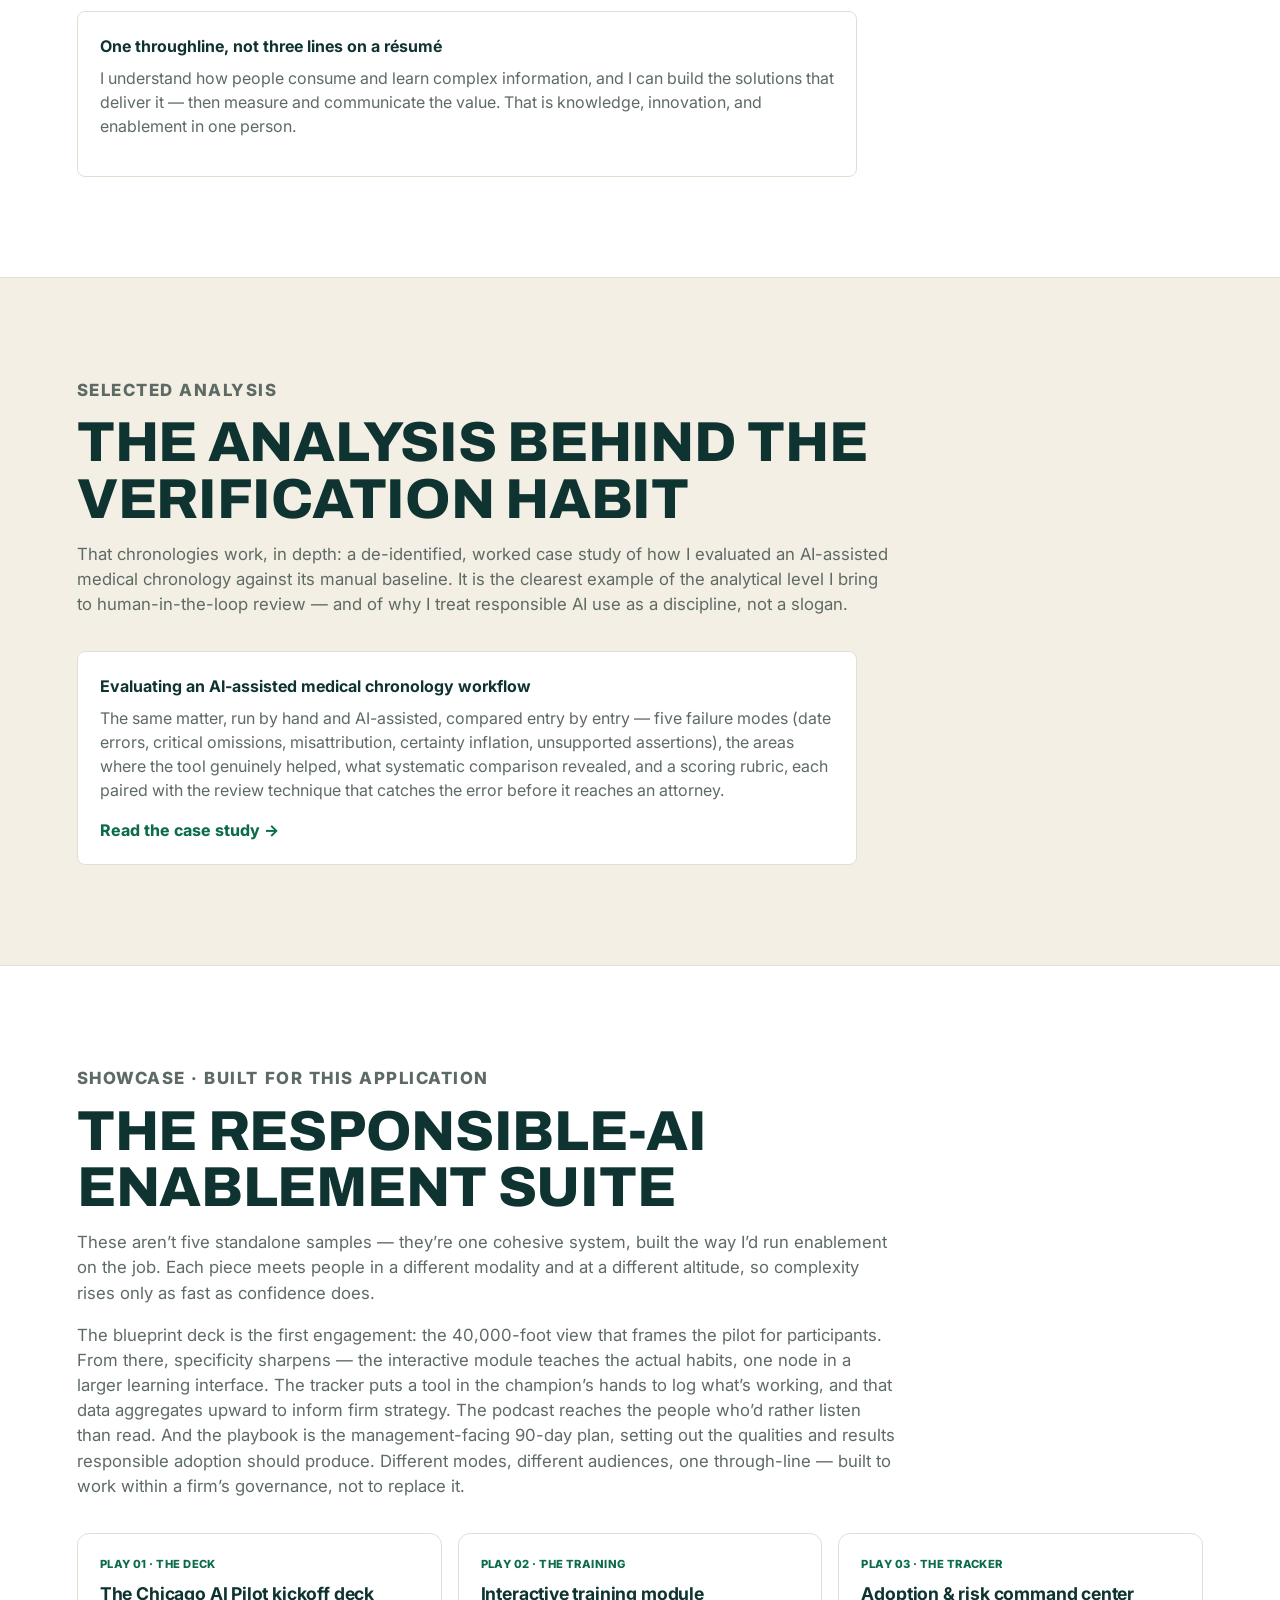
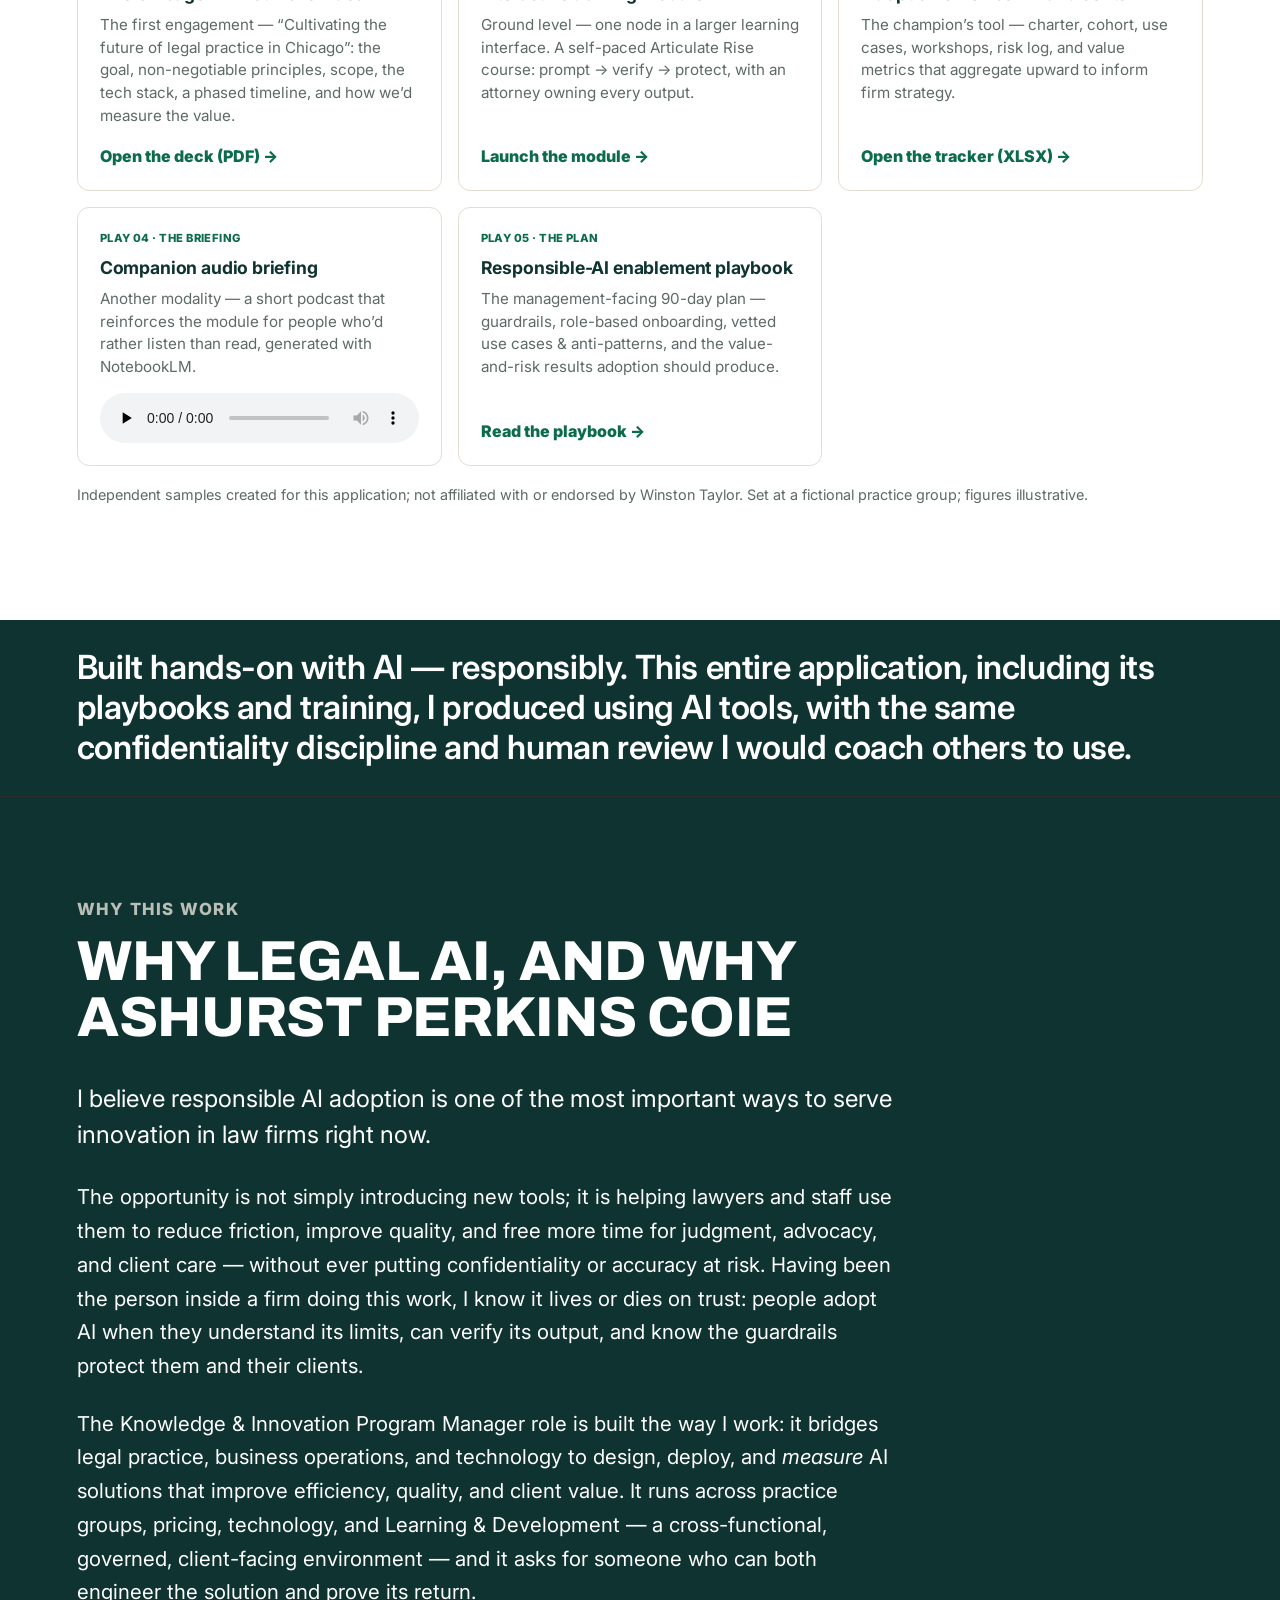
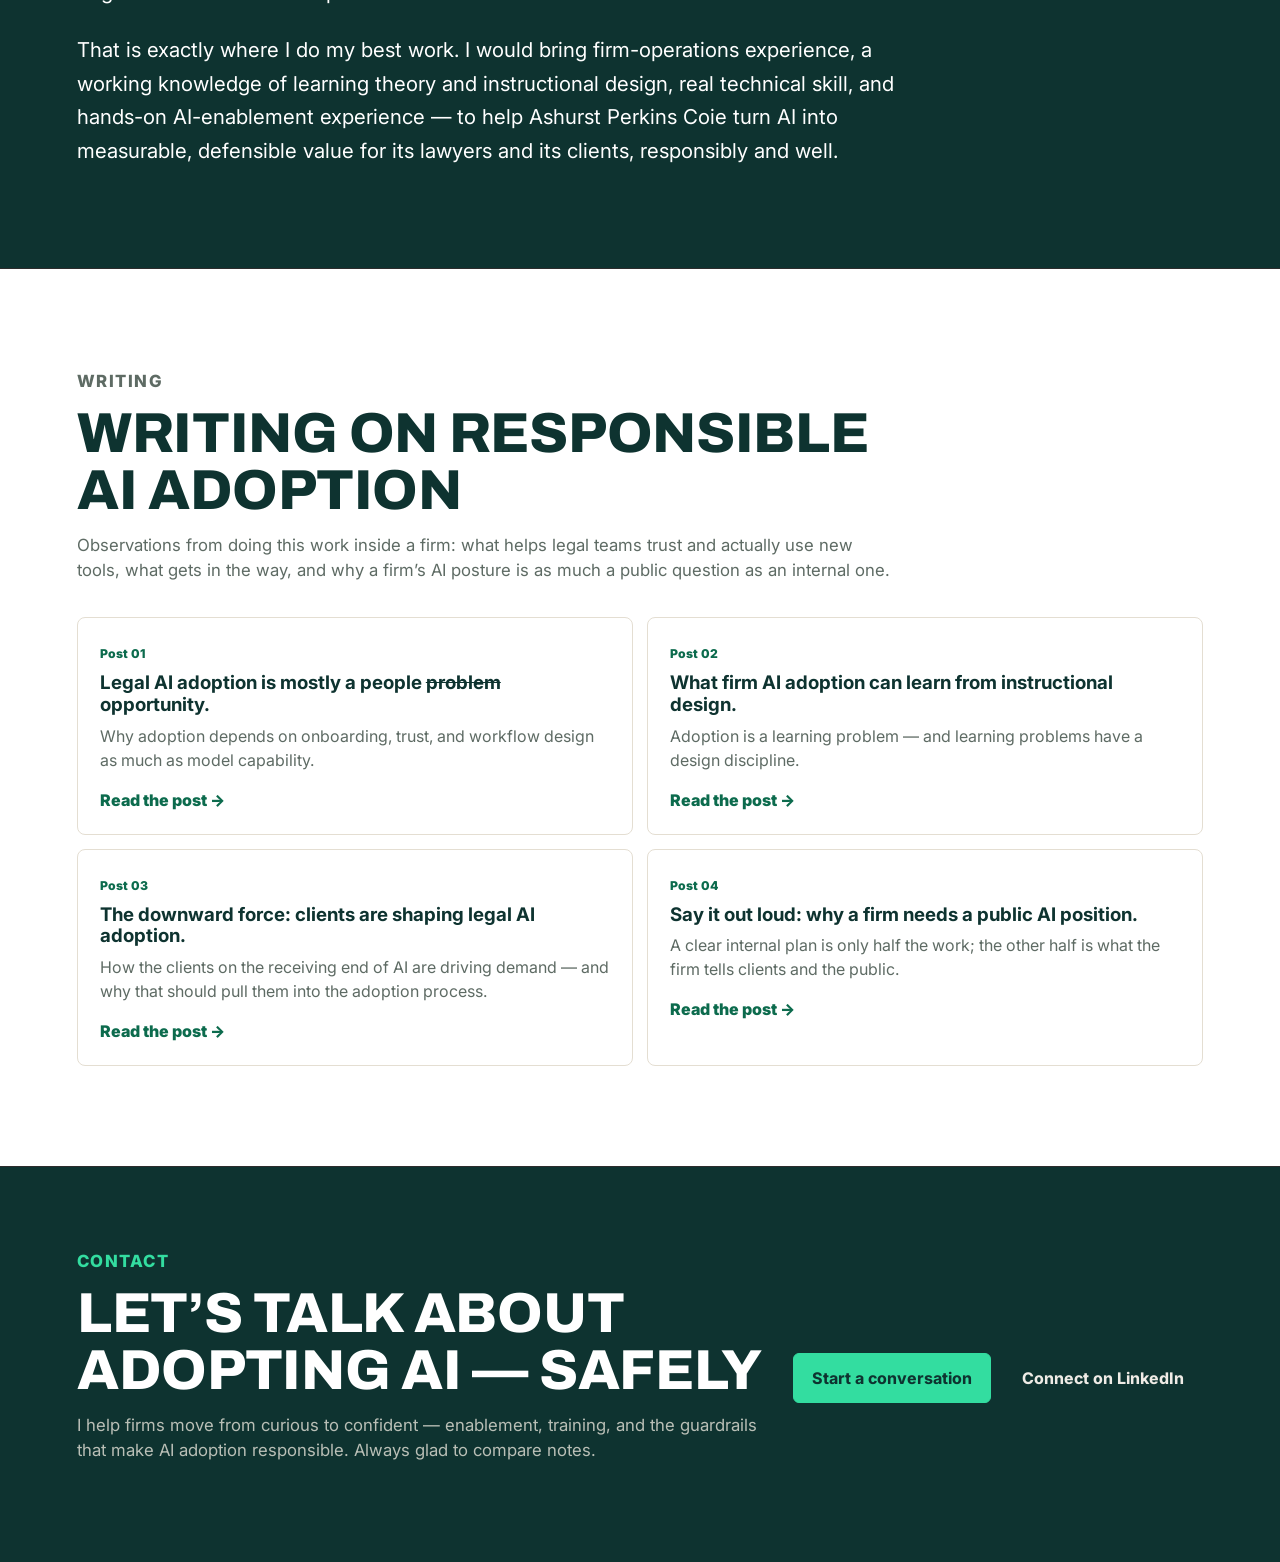
==== commit 9045c8e3: "revisions to bio" ====
--- a/index.html
+++ b/index.html
@@ -129,8 +129,10 @@
               end to end, through repeated waves of technology adoption &mdash; billing and case-management
               migrations, digitizing files, and getting busy legal professionals to trust new systems. My
               graduate training in biomedical visualization is about making complex information
-              understandable; this fall I begin the University of Hawai&#x2bb;i Executive J.D. focused on AI
-              law and governance.
+              understandable, and I have no doubt my training in learning theory and delivery will position me
+              well to facilitate AI adoption within Ashurst Perkins Coie&rsquo;s Chicago office and beyond. This
+              fall I begin the University of Hawai&#x2bb;i&rsquo;s part-time evening Executive J.D., where I plan
+              to focus on AI law and governance.
             </p>
           </div>
         </div>
@@ -436,7 +438,7 @@
               course: prompt &rarr; verify &rarr; protect, with an attorney owning every output.</p>
               <span class="suite-action">Launch the module <span aria-hidden="true">&rarr;</span></span>
             </a>
-            <a class="suite-tile" href="Winston_RAI_Adoption_Tracker.xlsx">
+            <a class="suite-tile" href="PerkinsCoie_RAI_Adoption_Tracker.xlsx">
               <span class="suite-tag">Play 03 &middot; The tracker</span>
               <h4>Adoption &amp; risk command center</h4>
               <p>The champion&rsquo;s tool &mdash; charter, cohort, use cases, workshops, risk log, and value
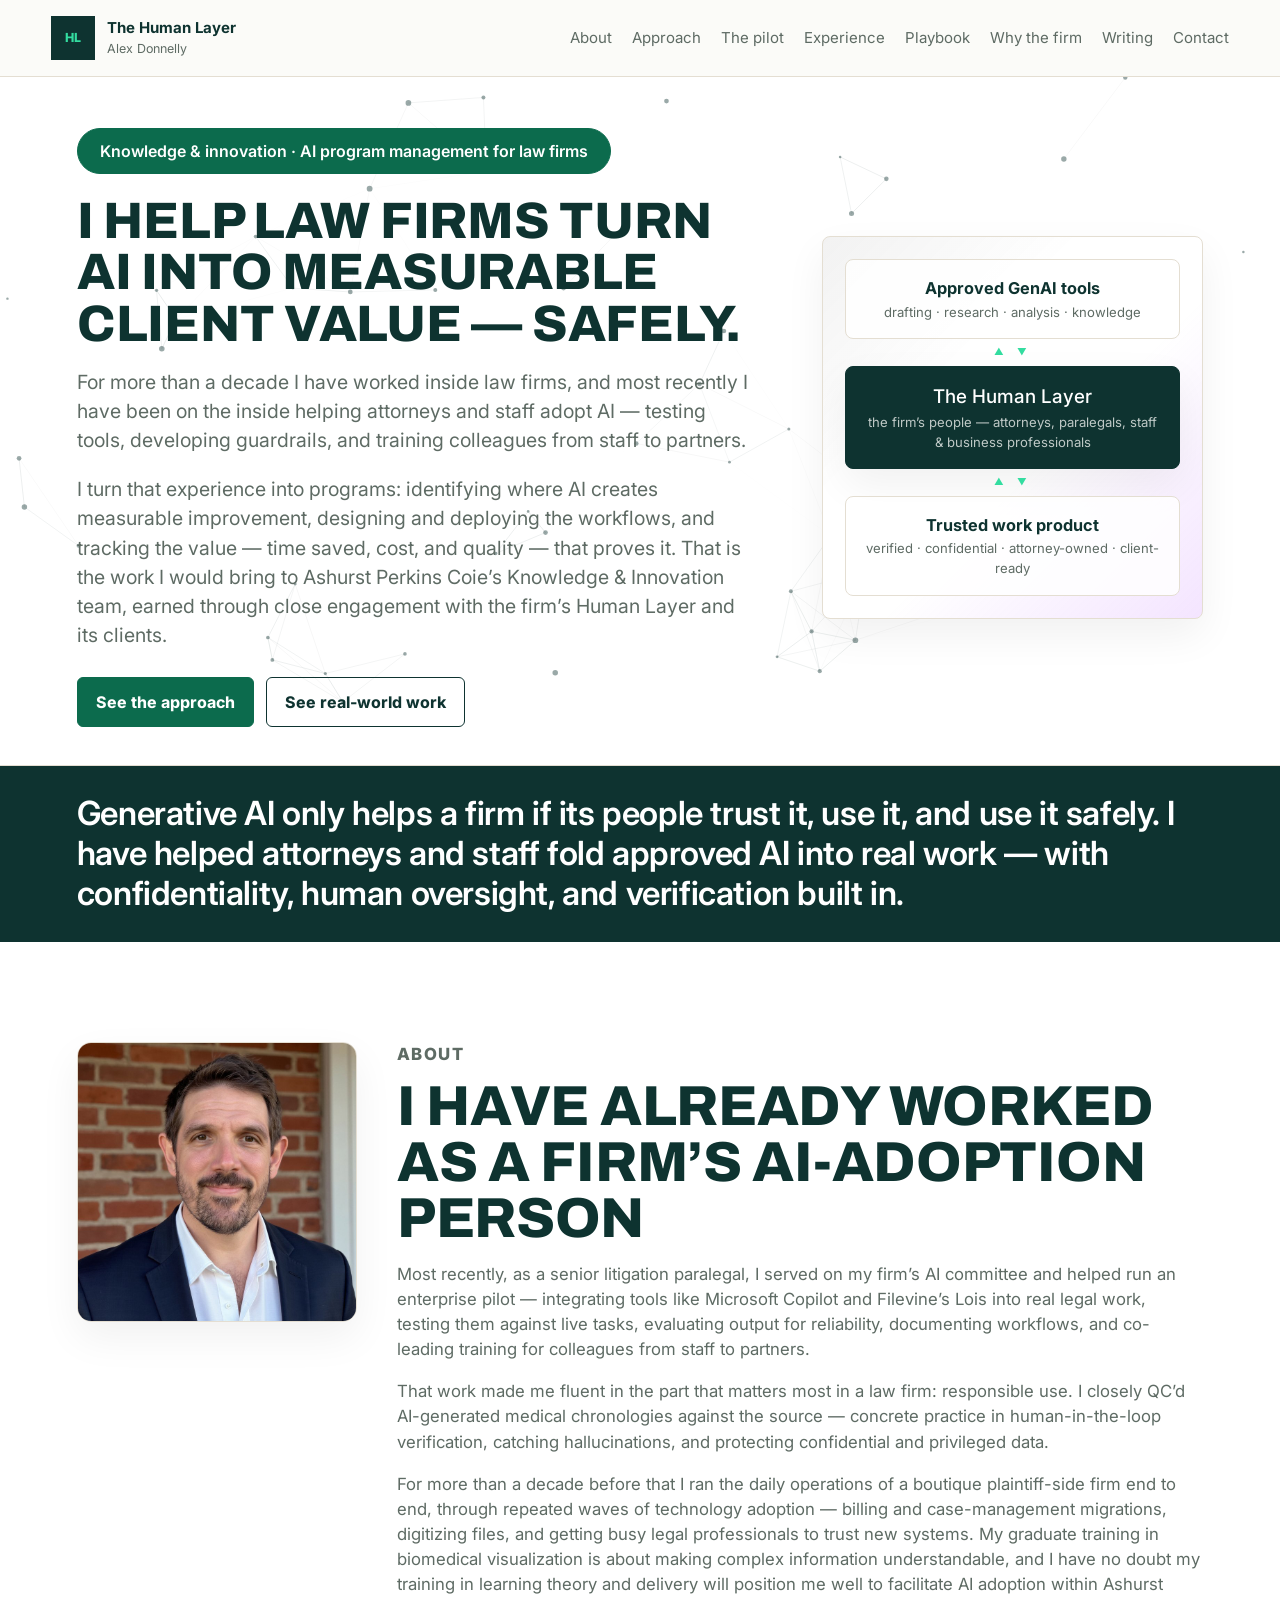
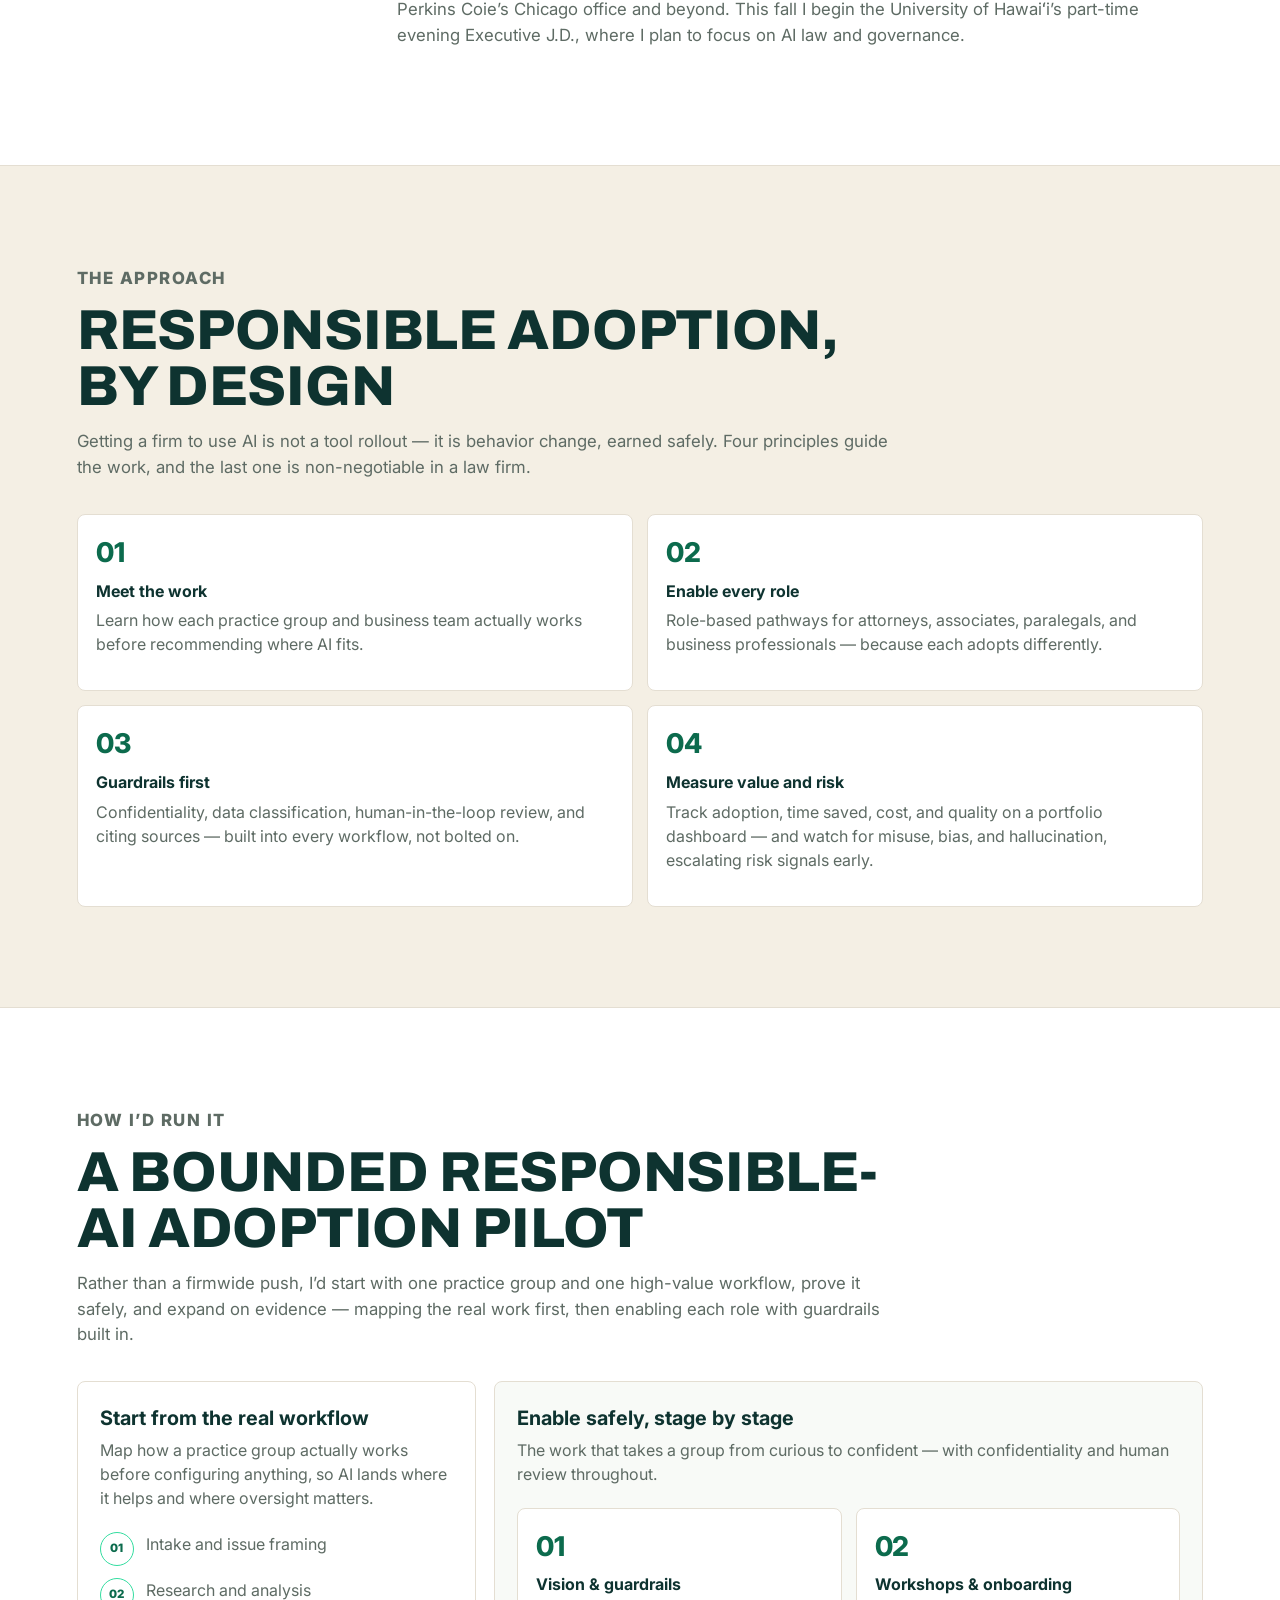
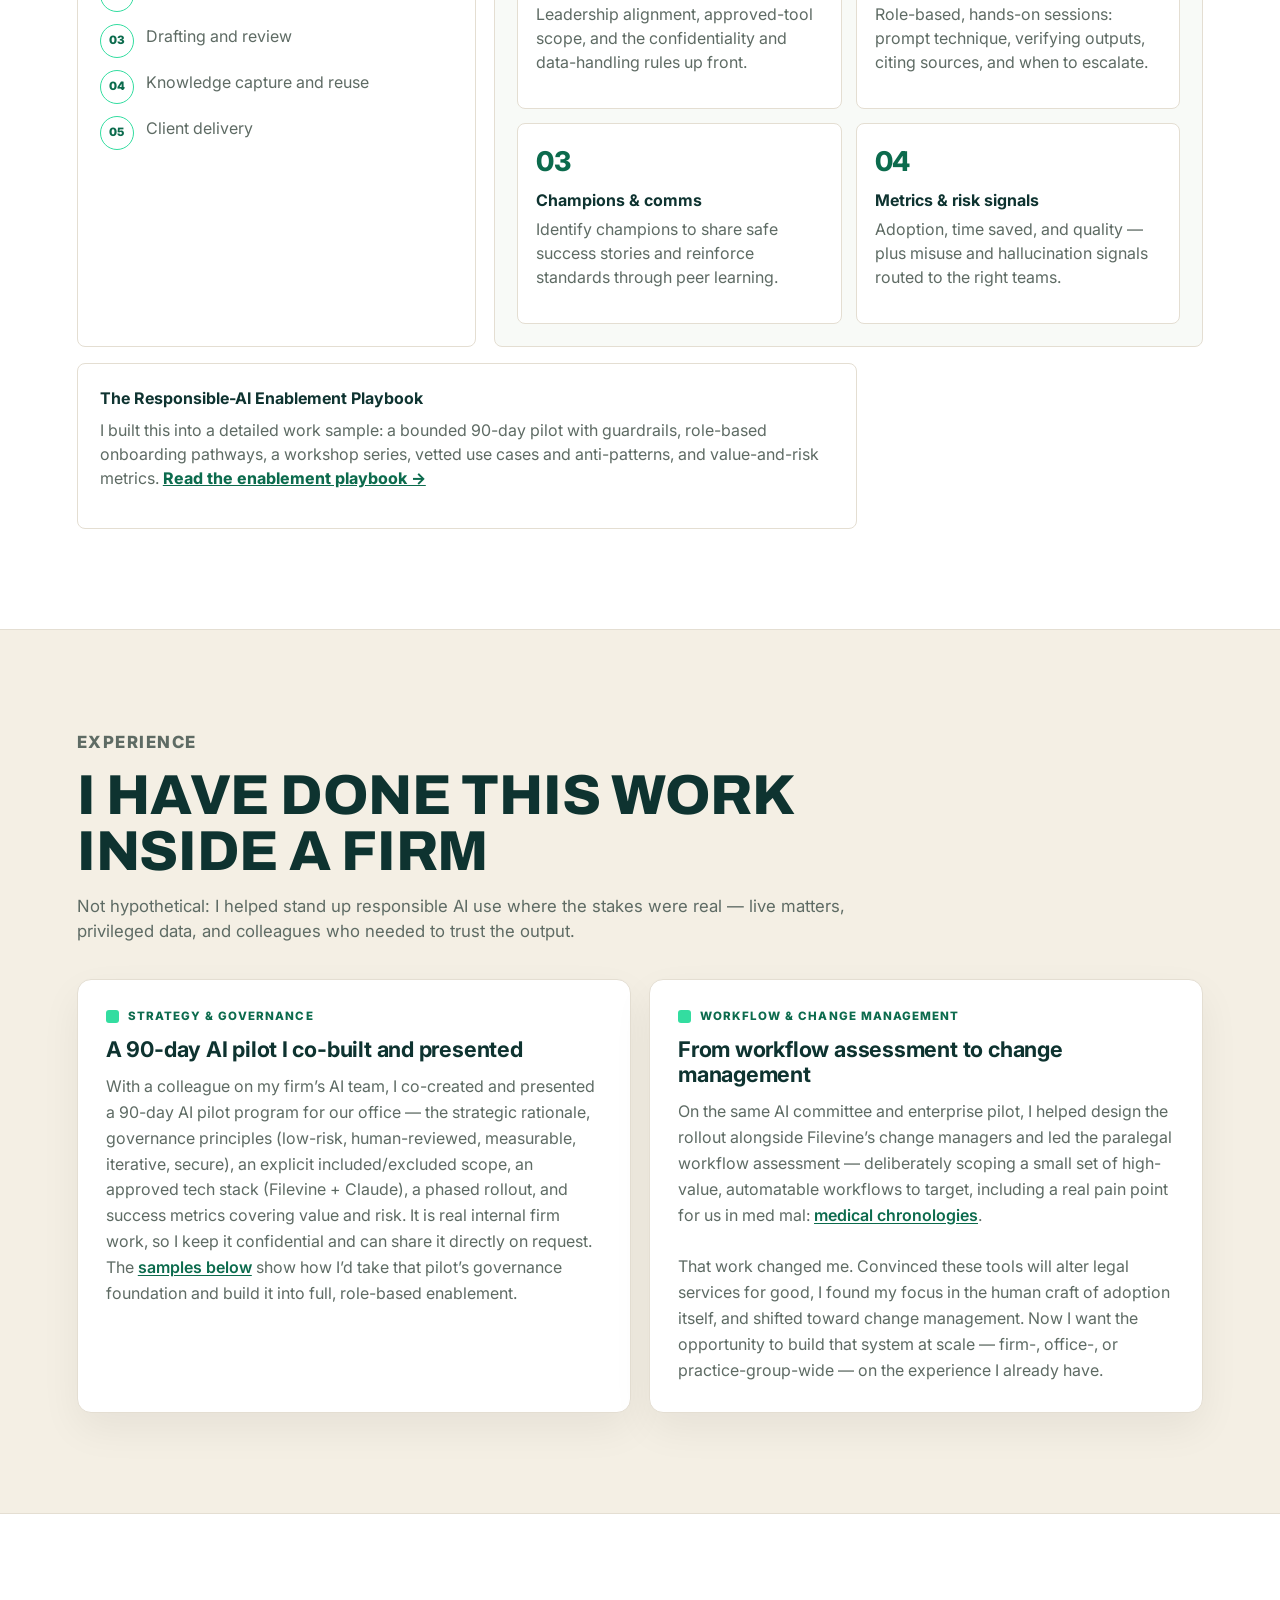
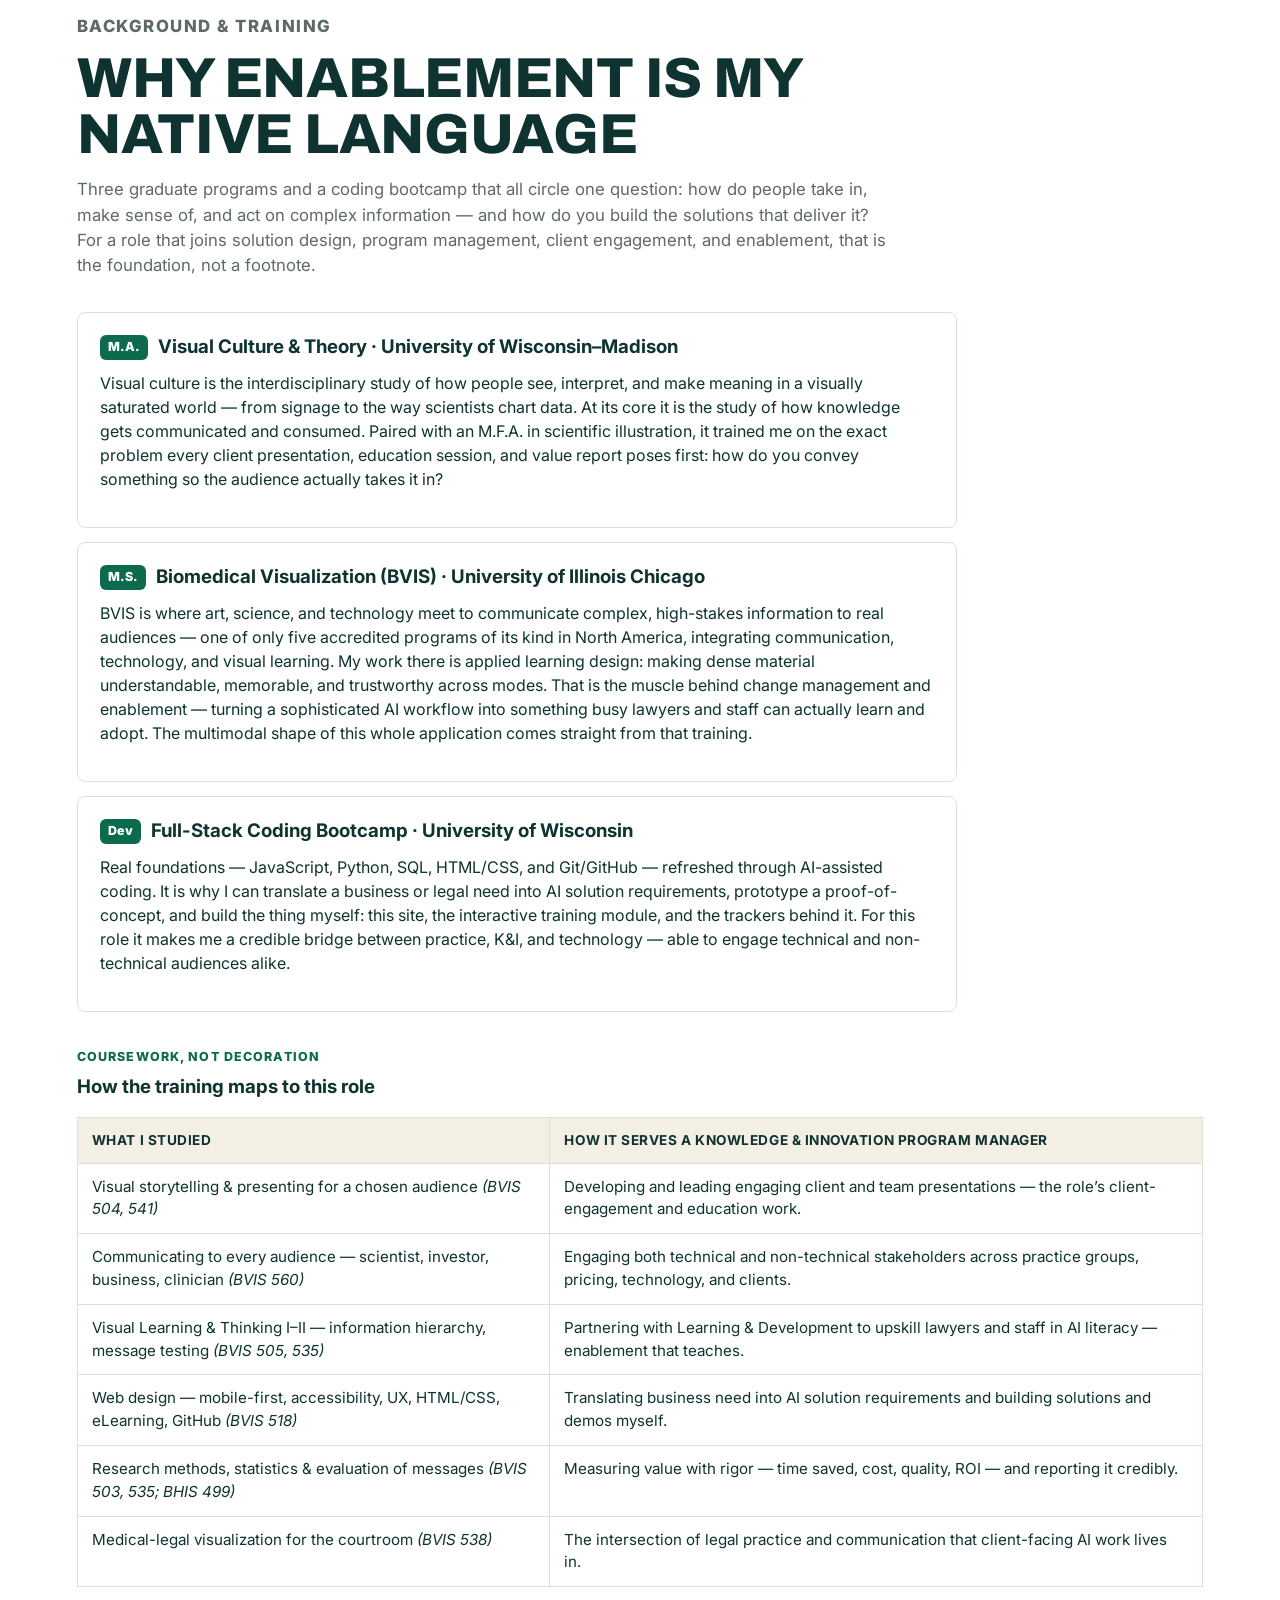
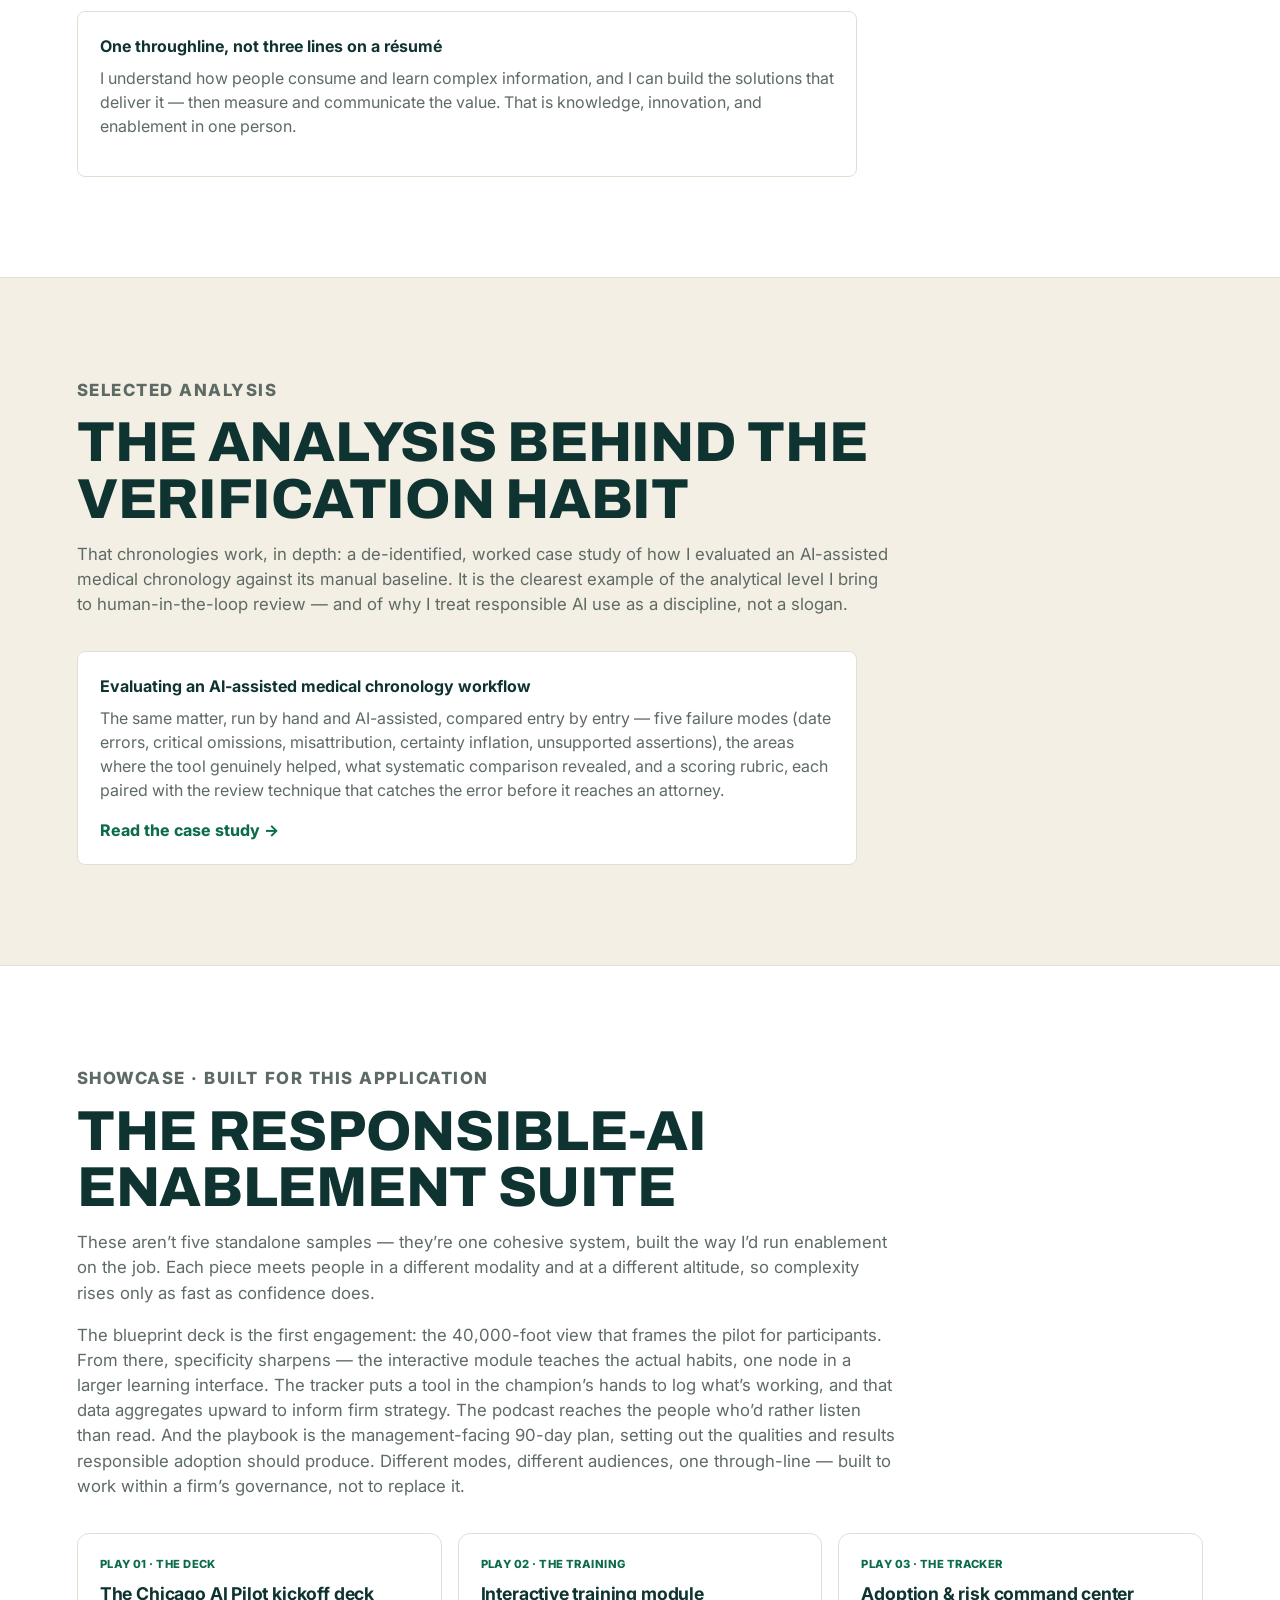
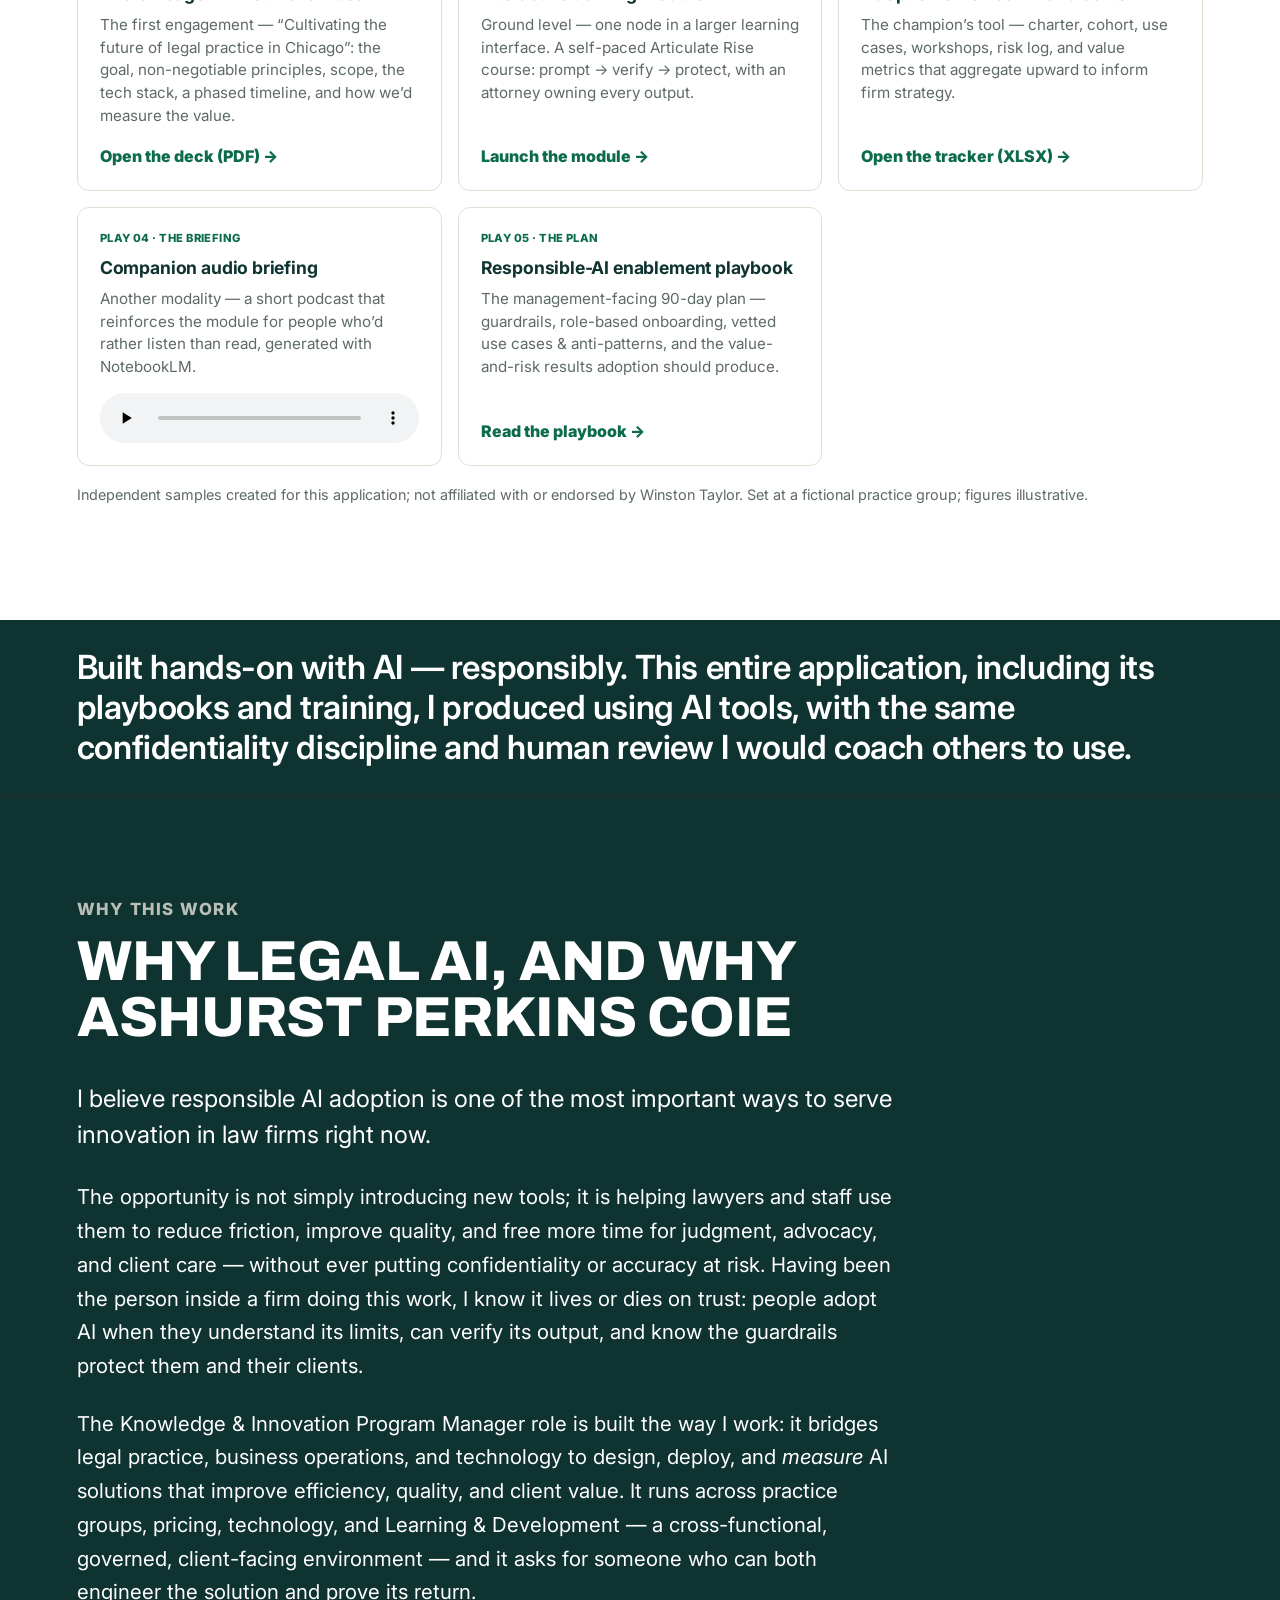
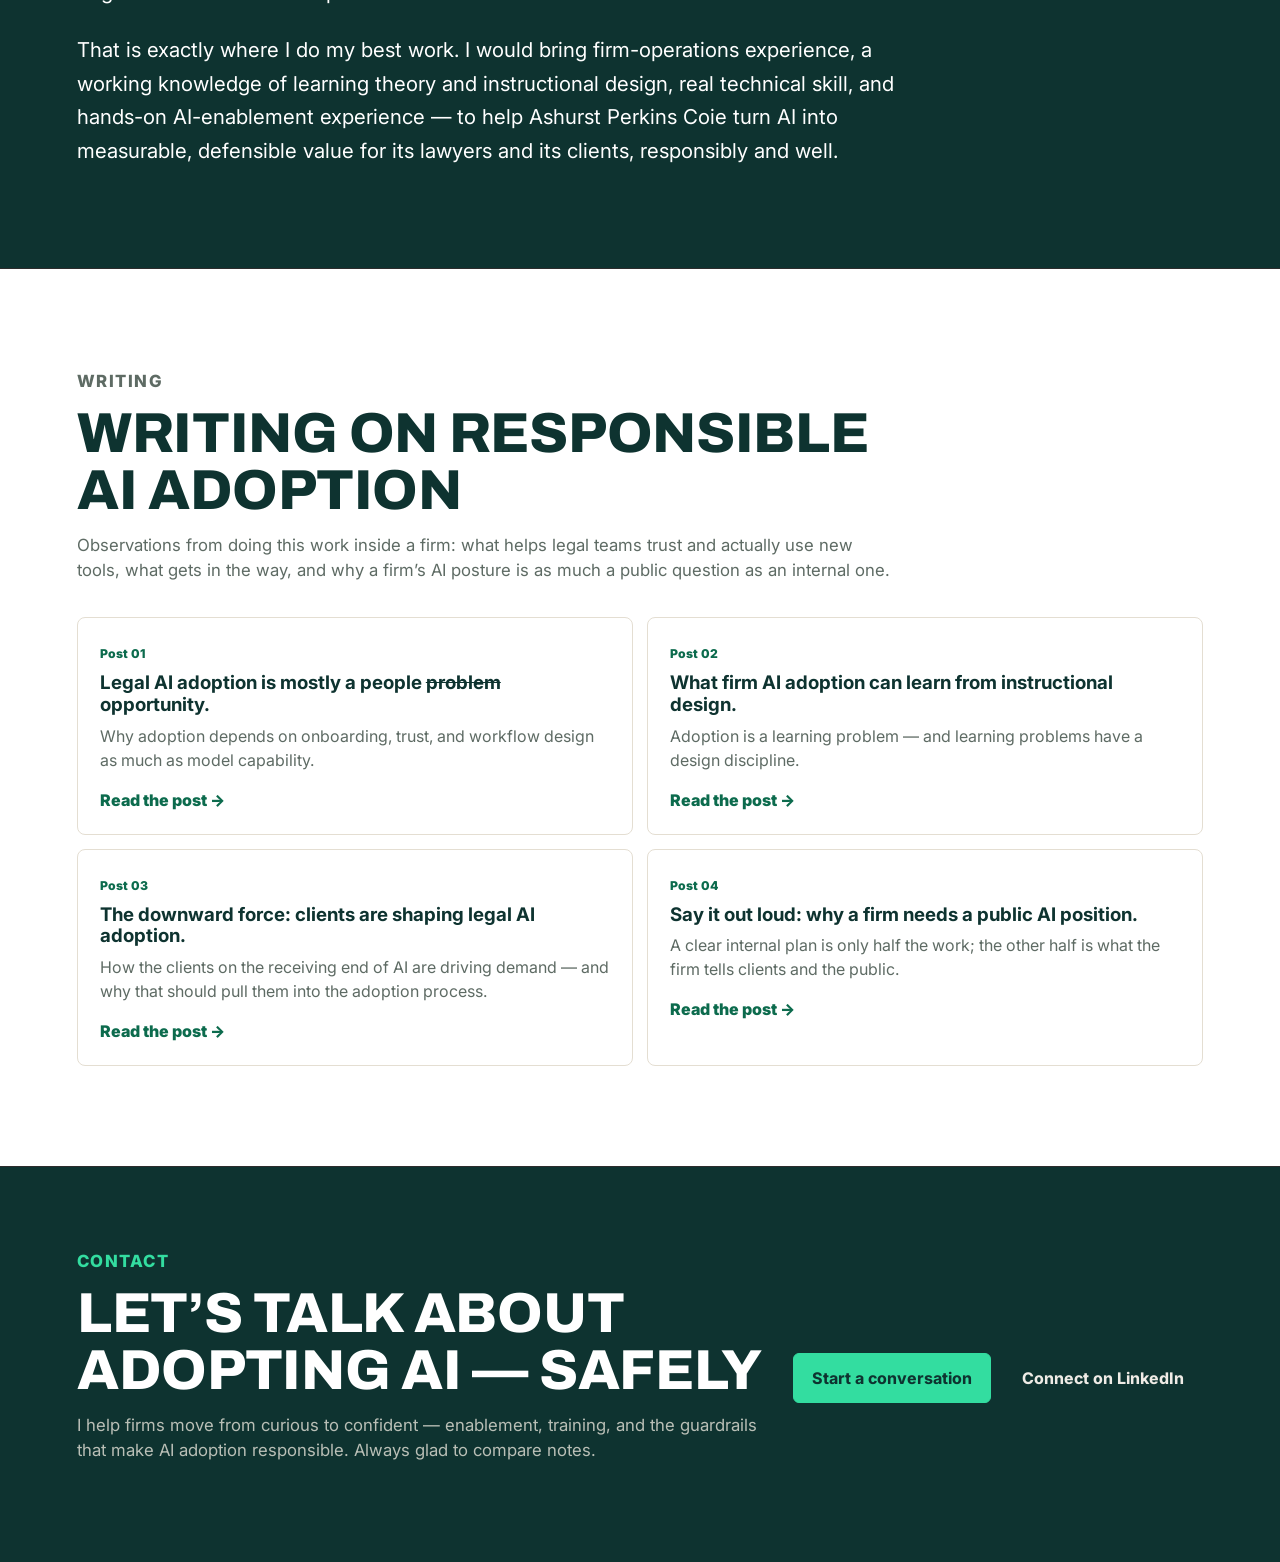
==== commit 8dc82c65: "style" ====
--- a/index.html
+++ b/index.html
@@ -32,6 +32,9 @@
       .bgmap th:first-child, .bgmap td:first-child { width: 42%; }
       .bgmap td { vertical-align: top; word-break: break-word; font-size: 0.95rem; color: var(--ink); }
       .bgmap td:last-child { font-weight: 400; white-space: normal; }
+      .hero { position: relative; overflow: hidden; }
+      .hero > .hero-copy, .hero > .systems-panel { position: relative; z-index: 1; }
+      #netbg { position: absolute; inset: 0; width: 100%; height: 100%; z-index: 0; pointer-events: none; }
     </style>
   </head>
   <body>
@@ -57,6 +60,7 @@
 
     <main id="top">
       <section class="hero">
+        <canvas id="netbg" aria-hidden="true"></canvas>
         <div class="hero-copy">
           <p class="eyebrow">Knowledge &amp; innovation &middot; AI program management for law firms</p>
           <h1>I help law firms turn AI into measurable client value &mdash; safely.</h1>
@@ -576,5 +580,78 @@
         </div>
       </section>
     </main>
+
+    <script>
+      /* Subtle constellation network behind the hero — Ashurst Perkins Coie node motif */
+      (function () {
+        var c = document.getElementById('netbg');
+        if (!c || !c.getContext) return;
+        var ctx = c.getContext('2d');
+        var hero = c.parentElement;
+        var reduce = window.matchMedia && window.matchMedia('(prefers-reduced-motion: reduce)').matches;
+        var DPR = Math.min(window.devicePixelRatio || 1, 2);
+        var W = 0, H = 0, nodes = [], mouse = { x: -9999, y: -9999 }, raf = 0;
+        var LINK = 132, MLINK = 175;
+
+        function build() {
+          var count = Math.round(Math.min(72, Math.max(26, (W * H) / 17000)));
+          nodes = [];
+          for (var i = 0; i < count; i++) {
+            nodes.push({
+              x: Math.random() * W, y: Math.random() * H,
+              vx: (Math.random() - 0.5) * 0.26, vy: (Math.random() - 0.5) * 0.26,
+              r: 1.2 + Math.random() * 1.7
+            });
+          }
+        }
+        function size() {
+          var r = hero.getBoundingClientRect();
+          W = r.width; H = r.height;
+          c.width = W * DPR; c.height = H * DPR;
+          ctx.setTransform(DPR, 0, 0, DPR, 0, 0);
+          build();
+        }
+        function frame() {
+          ctx.clearRect(0, 0, W, H);
+          var i, j, n, a, b, dx, dy, d, al;
+          for (i = 0; i < nodes.length; i++) {
+            n = nodes[i]; n.x += n.vx; n.y += n.vy;
+            if (n.x < 0 || n.x > W) n.vx *= -1;
+            if (n.y < 0 || n.y > H) n.vy *= -1;
+          }
+          for (i = 0; i < nodes.length; i++) {
+            for (j = i + 1; j < nodes.length; j++) {
+              a = nodes[i]; b = nodes[j]; dx = a.x - b.x; dy = a.y - b.y; d = Math.sqrt(dx * dx + dy * dy);
+              if (d < LINK) {
+                al = (1 - d / LINK) * 0.12;
+                ctx.strokeStyle = 'rgba(14,51,48,' + al + ')'; ctx.lineWidth = 1;
+                ctx.beginPath(); ctx.moveTo(a.x, a.y); ctx.lineTo(b.x, b.y); ctx.stroke();
+              }
+            }
+          }
+          for (i = 0; i < nodes.length; i++) {
+            n = nodes[i]; dx = n.x - mouse.x; dy = n.y - mouse.y; d = Math.sqrt(dx * dx + dy * dy);
+            if (d < MLINK) {
+              al = (1 - d / MLINK) * 0.5;
+              ctx.strokeStyle = 'rgba(47,193,138,' + al + ')'; ctx.lineWidth = 1.1;
+              ctx.beginPath(); ctx.moveTo(n.x, n.y); ctx.lineTo(mouse.x, mouse.y); ctx.stroke();
+            }
+          }
+          for (i = 0; i < nodes.length; i++) {
+            n = nodes[i];
+            ctx.fillStyle = 'rgba(14,51,48,0.42)';
+            ctx.beginPath(); ctx.arc(n.x, n.y, n.r, 0, 6.2832); ctx.fill();
+          }
+          if (!reduce) raf = requestAnimationFrame(frame);
+        }
+        window.addEventListener('resize', function () { cancelAnimationFrame(raf); size(); if (!reduce) frame(); });
+        window.addEventListener('mousemove', function (e) {
+          var r = c.getBoundingClientRect(); mouse.x = e.clientX - r.left; mouse.y = e.clientY - r.top;
+        });
+        window.addEventListener('mouseleave', function () { mouse.x = -9999; mouse.y = -9999; });
+        size();
+        frame();
+      })();
+    </script>
   </body>
 </html>
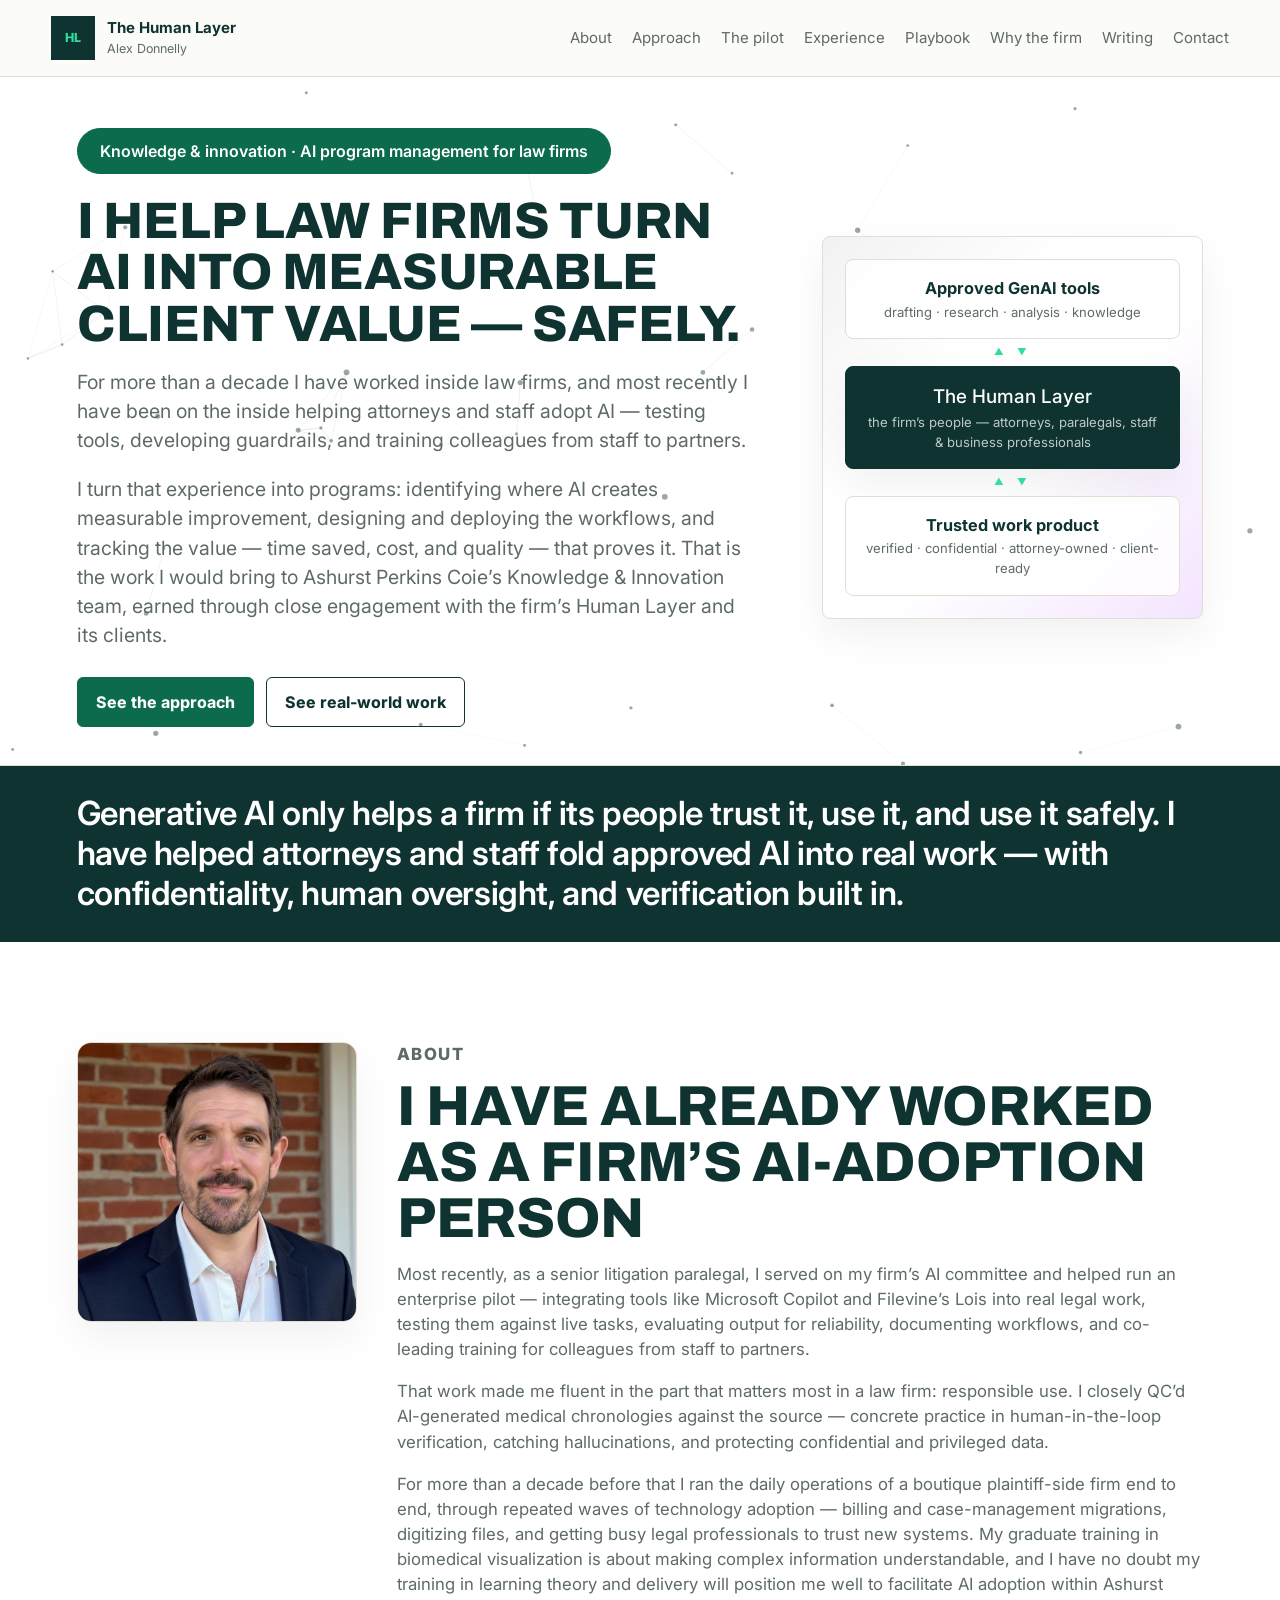
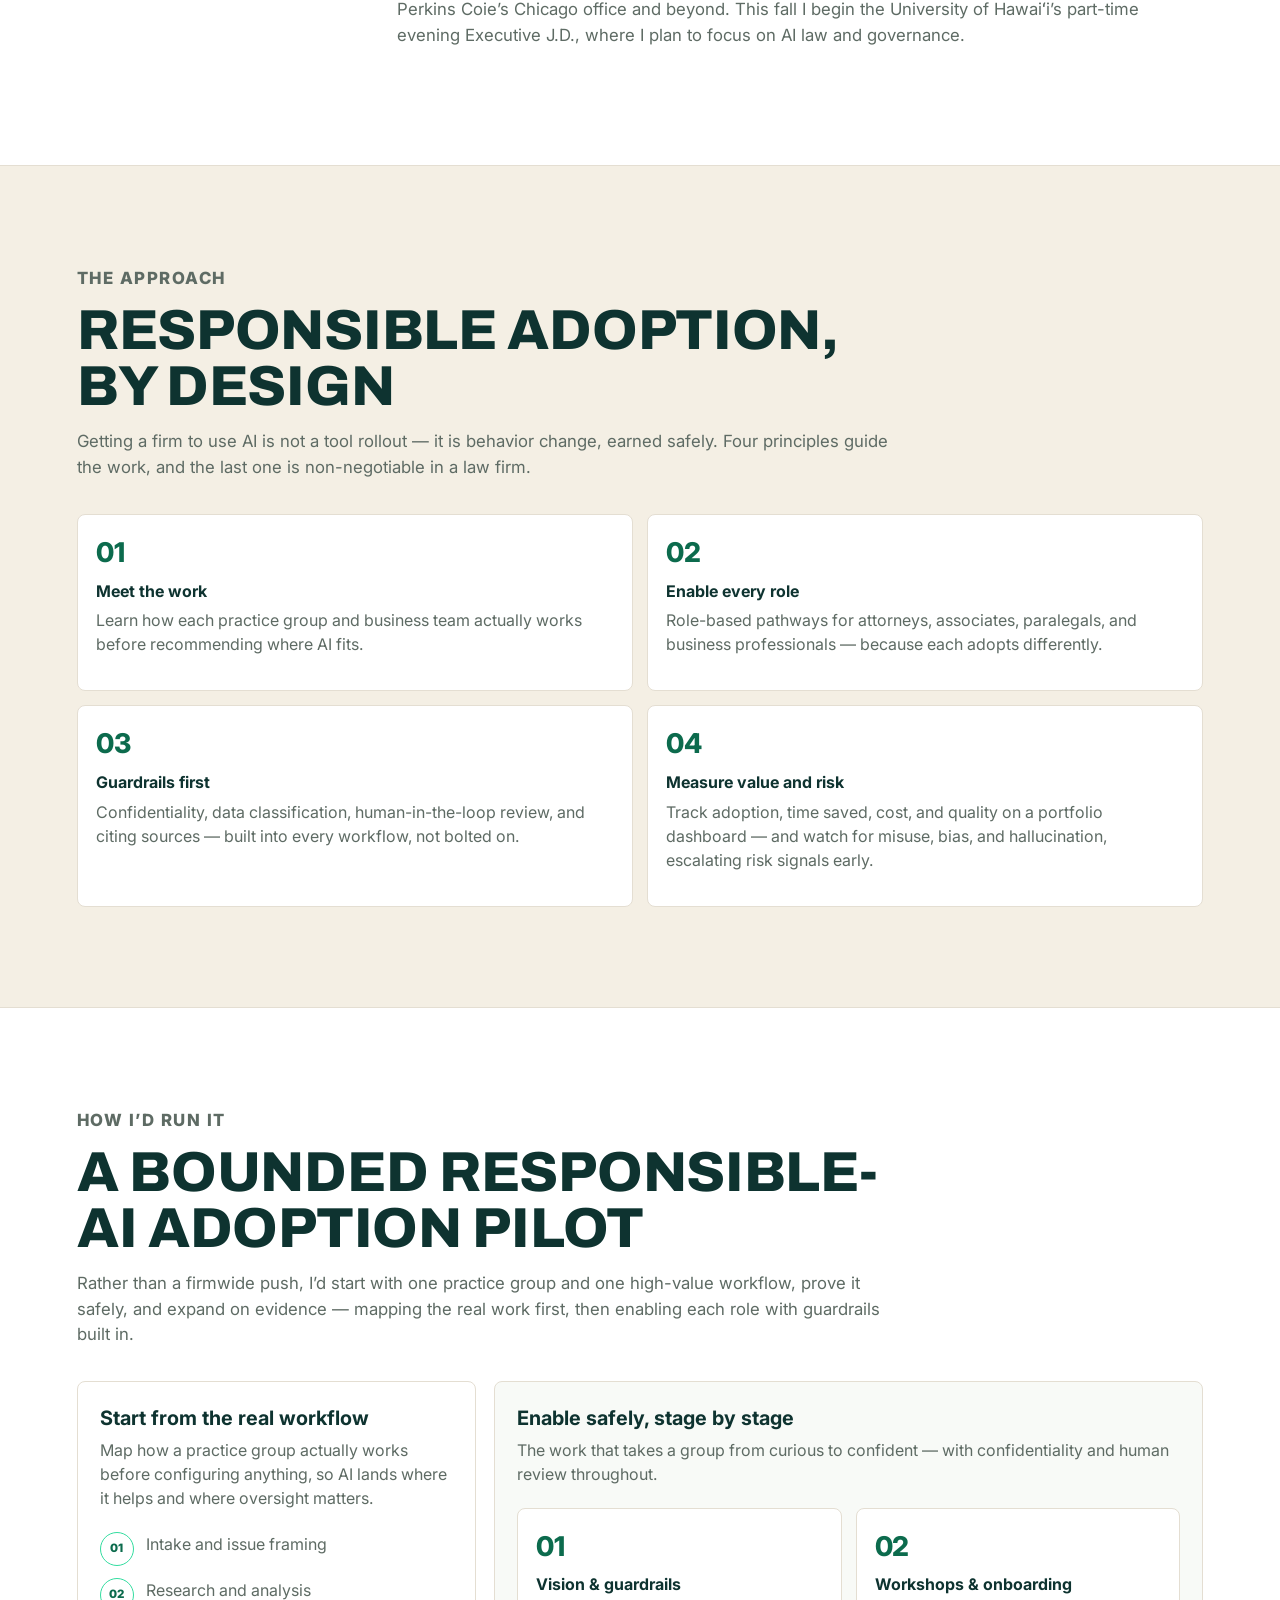
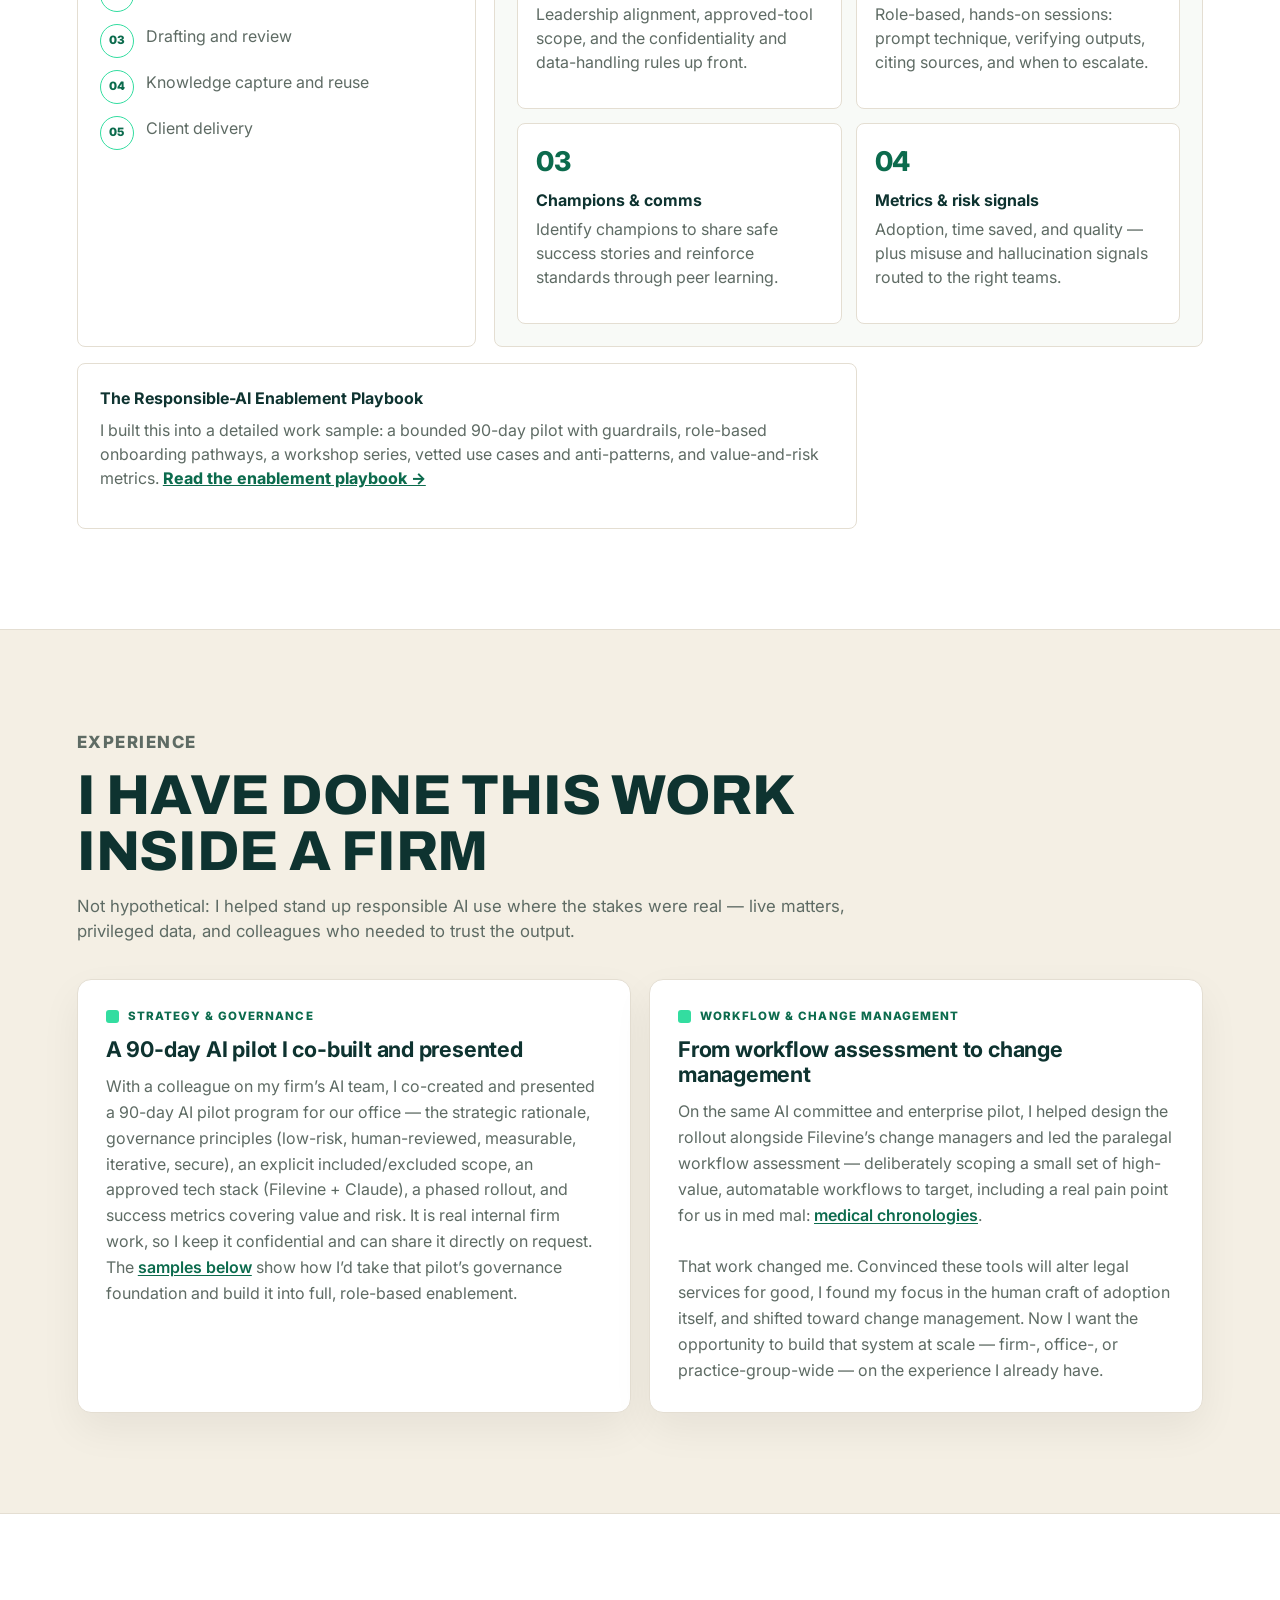
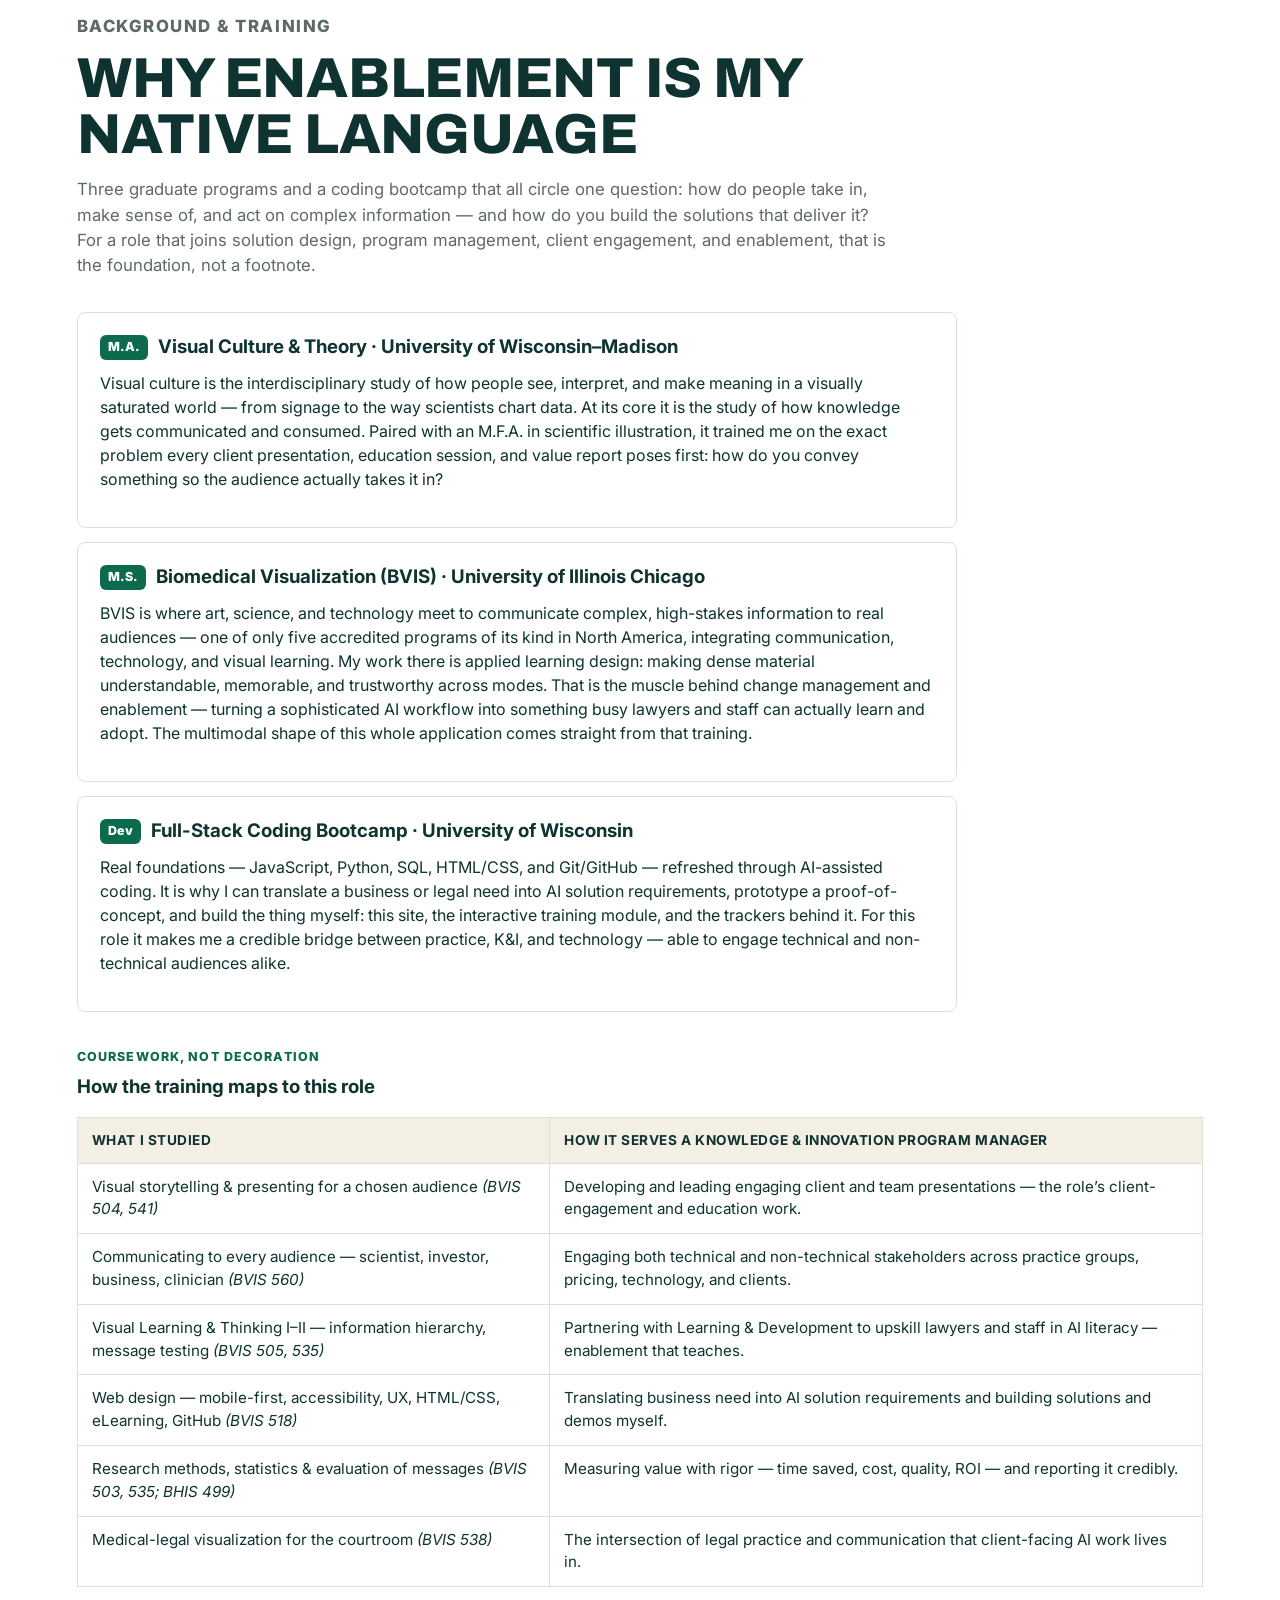
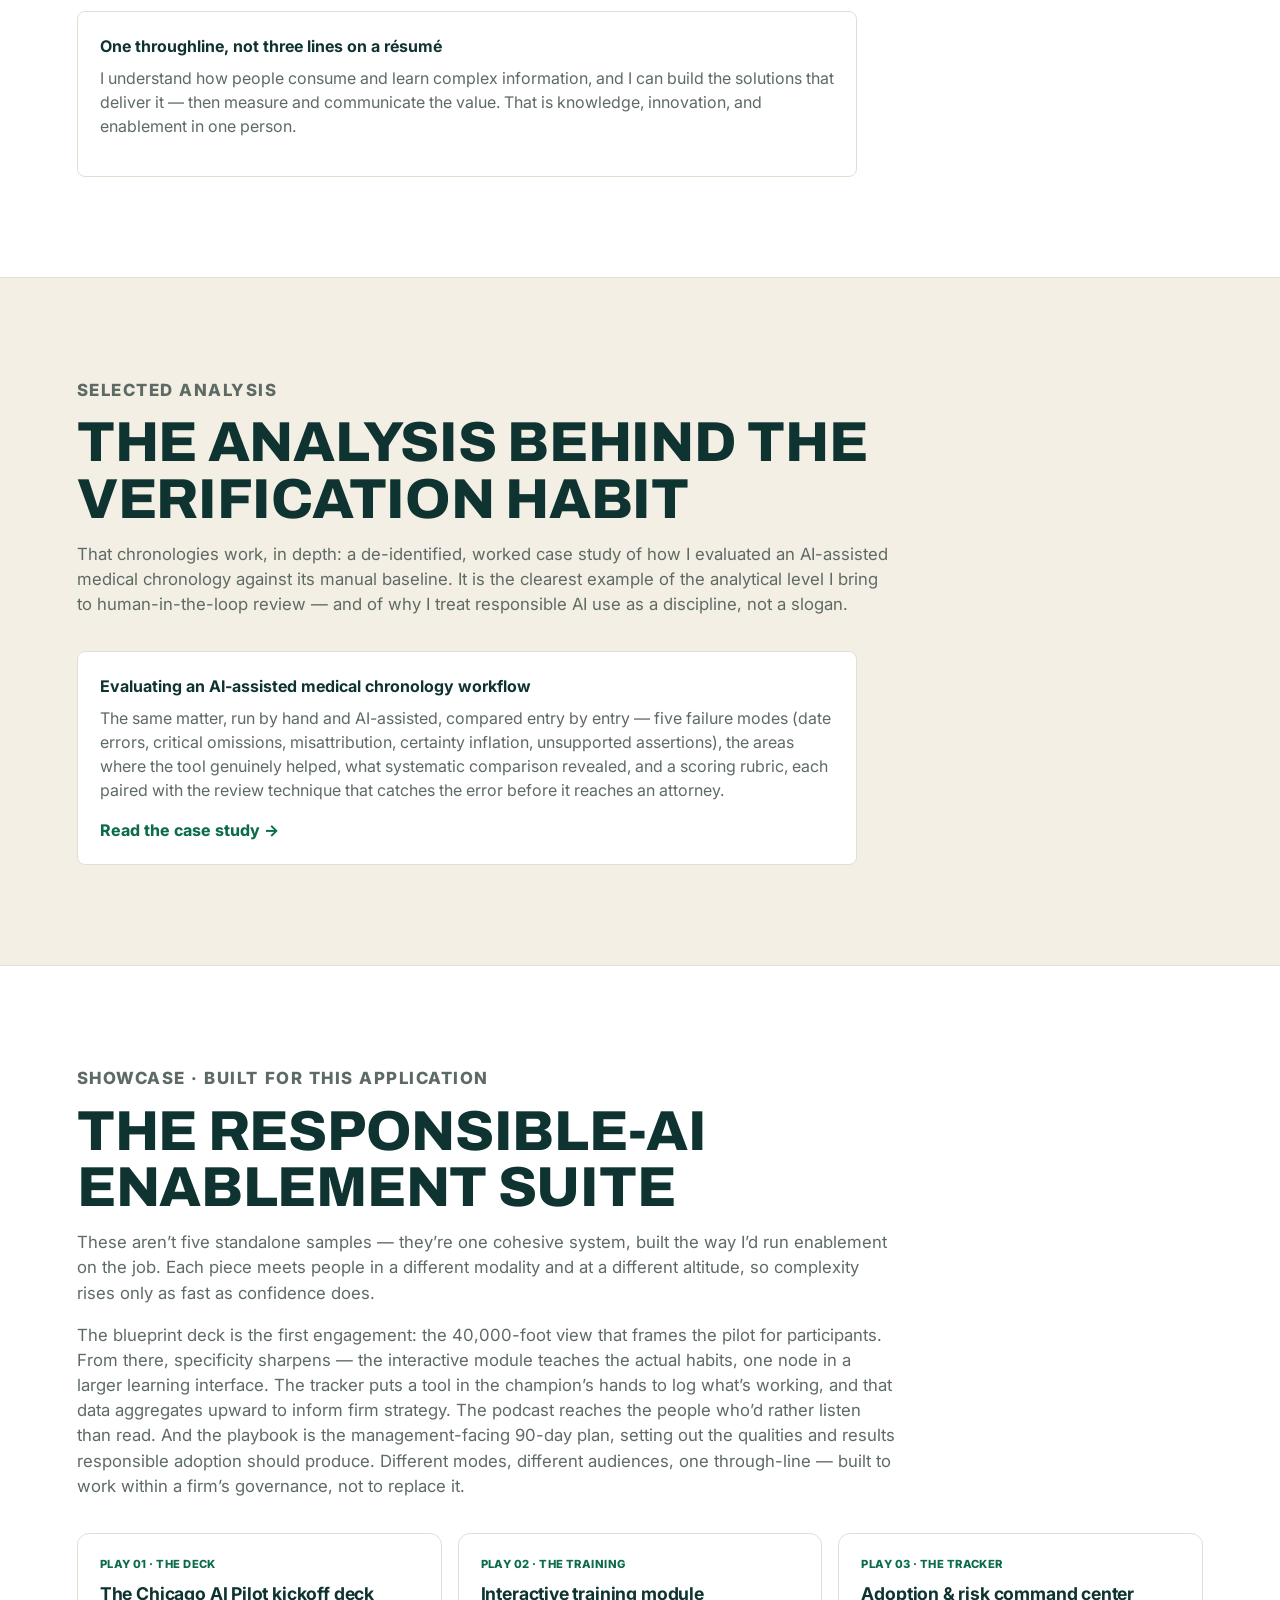
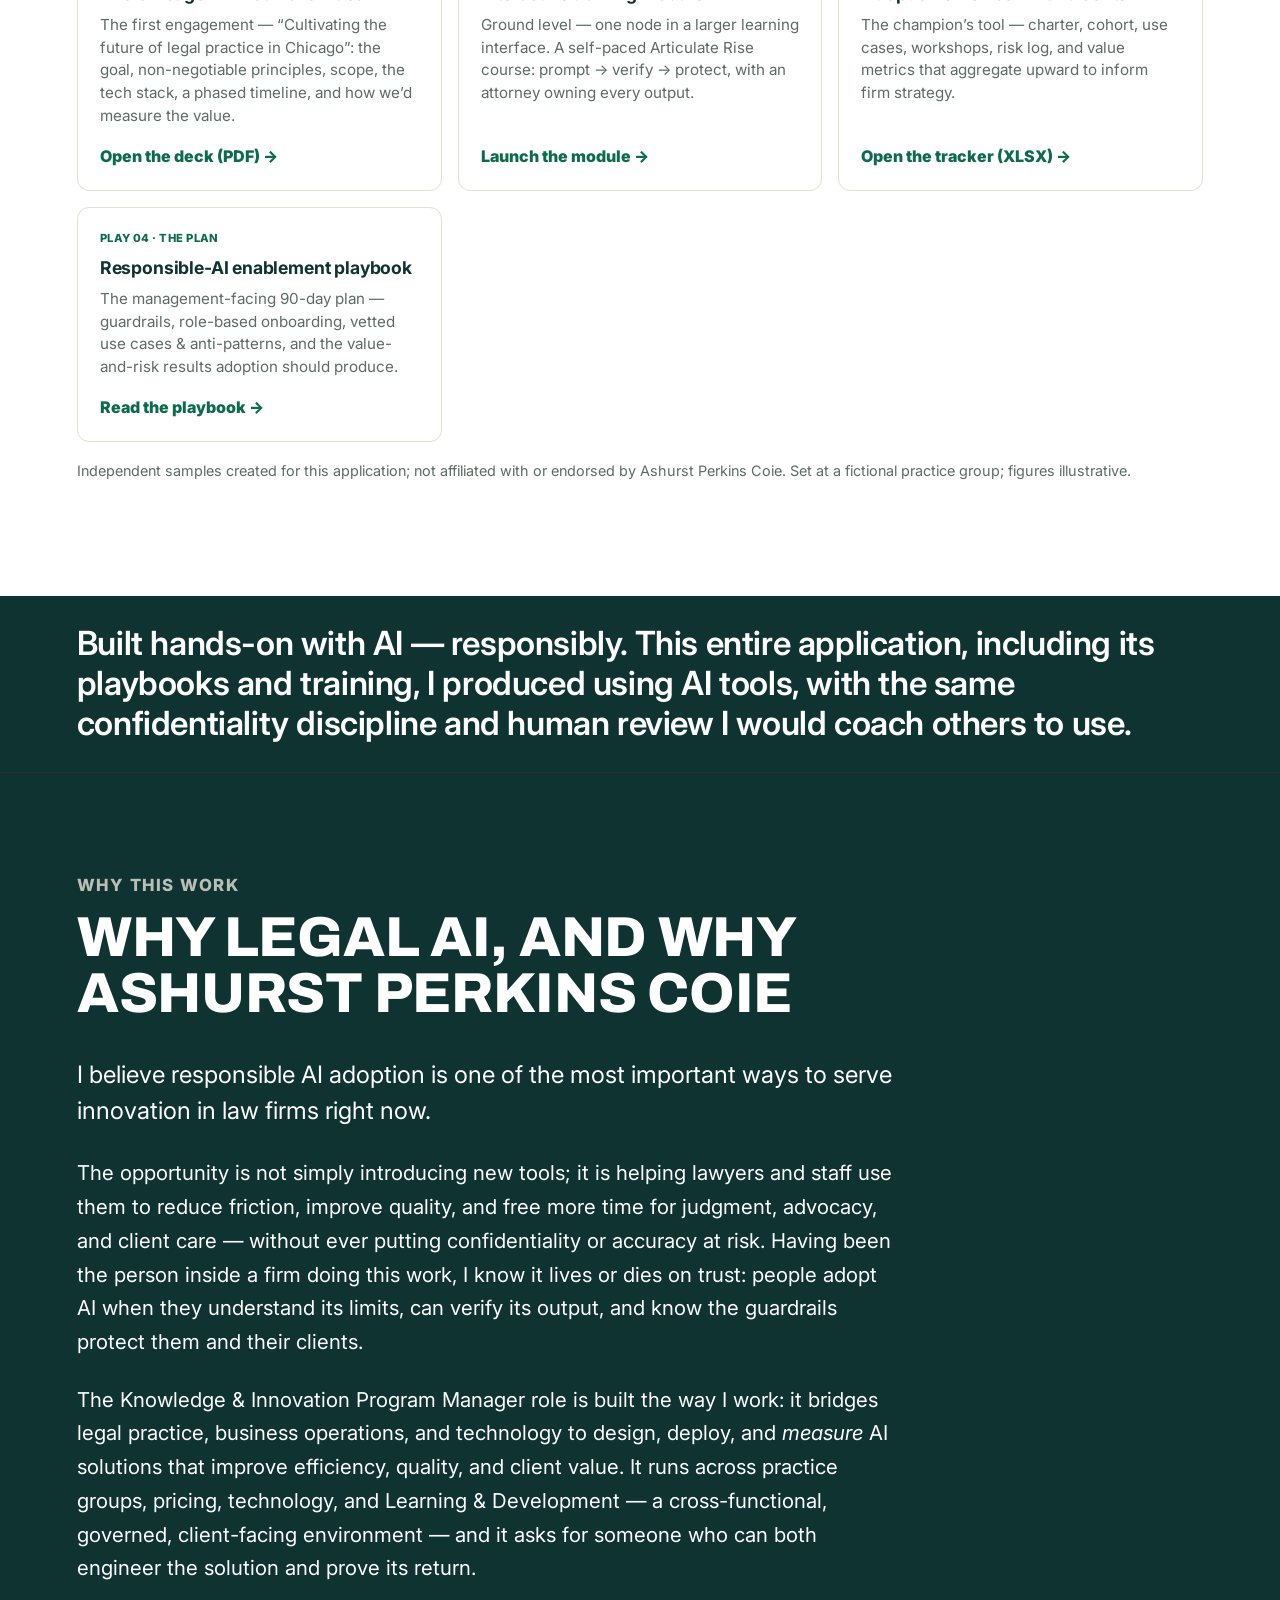
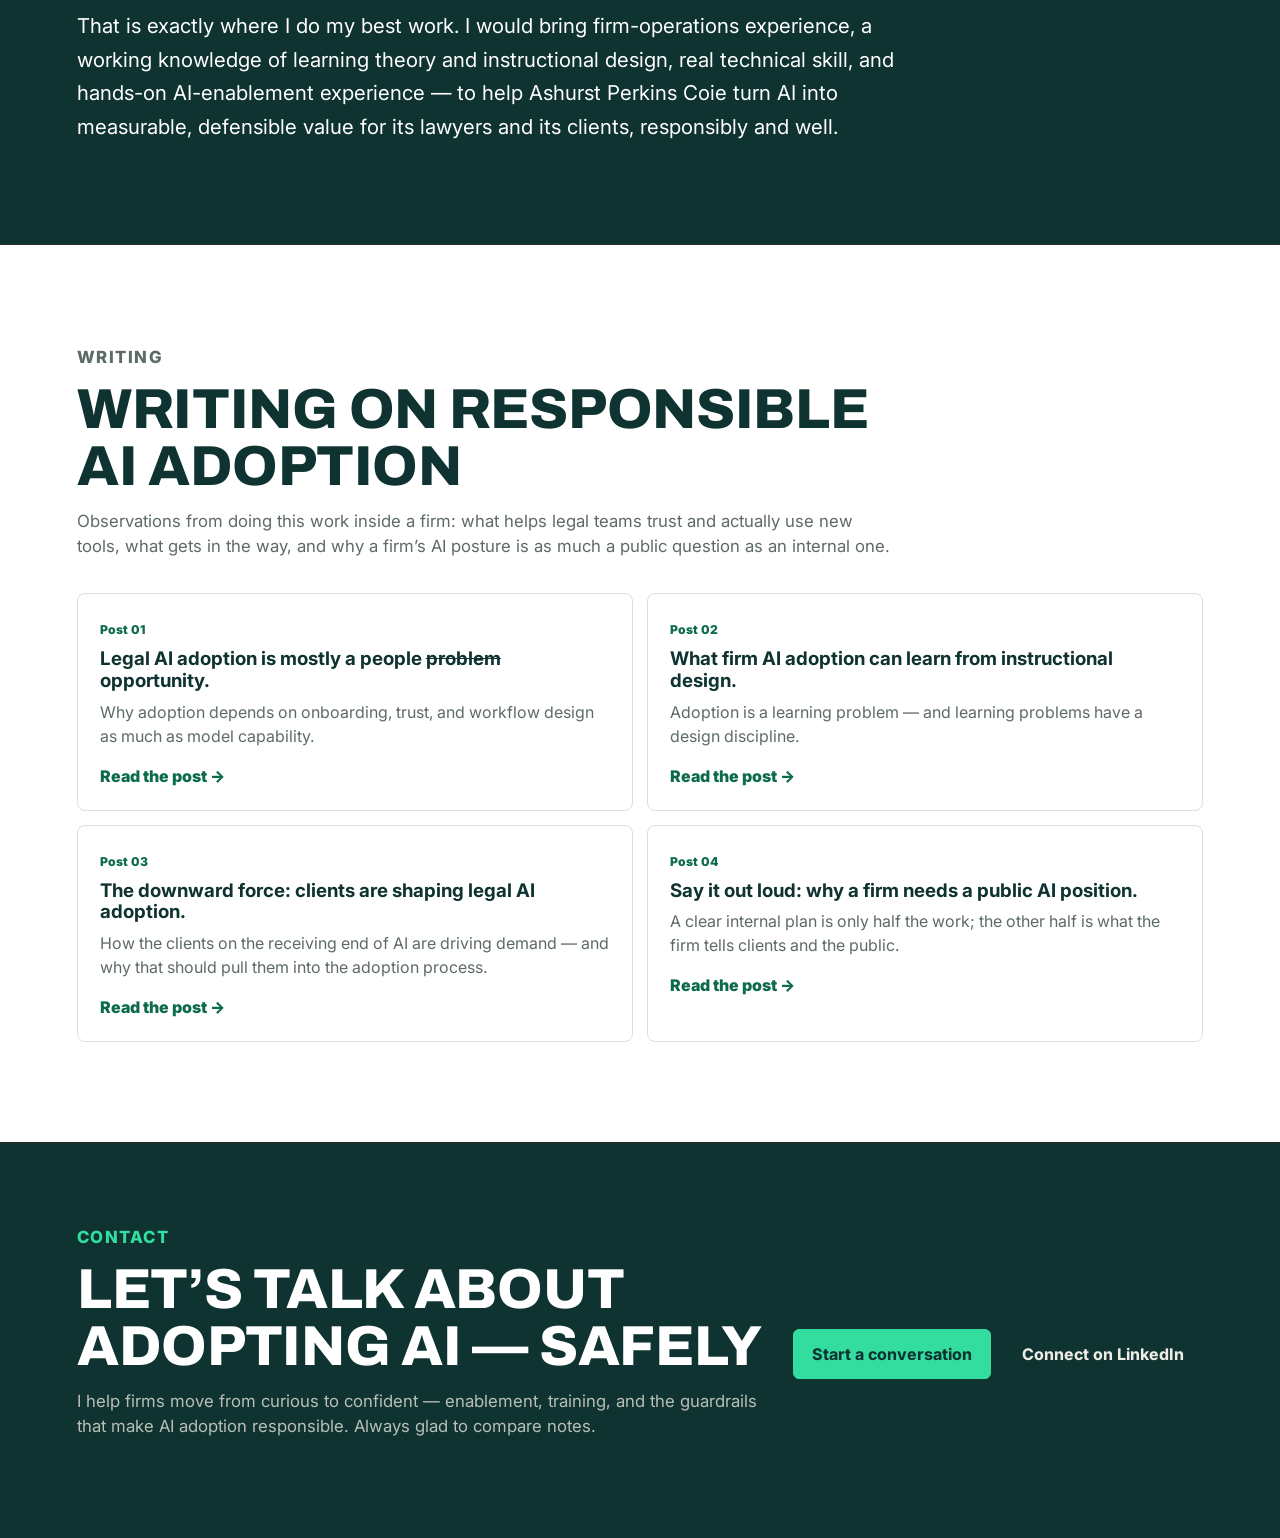
==== commit 8e2cddab: "resume" ====
--- a/index.html
+++ b/index.html
@@ -450,19 +450,8 @@
               <span class="suite-action">Open the tracker (XLSX) <span aria-hidden="true">&rarr;</span></span>
             </a>
 
-            <div class="suite-tile suite-tile--audio">
-              <span class="suite-tag">Play 04 &middot; The briefing</span>
-              <h4>Companion audio briefing</h4>
-              <p>Another modality &mdash; a short podcast that reinforces the module for people who&rsquo;d
-              rather listen than read, generated with NotebookLM.</p>
-              <audio controls preload="none" class="suite-audio">
-                <source src="Winston_RAI_Briefing.m4a" type="audio/mp4">
-                Your browser doesn&rsquo;t support inline audio &mdash;
-                <a href="Winston_RAI_Briefing.m4a">download the briefing</a>.
-              </audio>
-            </div>
             <a class="suite-tile" href="responsible-ai-playbook.html">
-              <span class="suite-tag">Play 05 &middot; The plan</span>
+              <span class="suite-tag">Play 04 &middot; The plan</span>
               <h4>Responsible-AI enablement playbook</h4>
               <p>The management-facing 90-day plan &mdash; guardrails, role-based onboarding, vetted use cases
               &amp; anti-patterns, and the value-and-risk results adoption should produce.</p>
@@ -470,8 +459,8 @@
             </a>
           </div>
           <p class="suite-footnote">
-            Independent samples created for this application; not affiliated with or endorsed by Winston
-            Taylor. Set at a fictional practice group; figures illustrative.
+            Independent samples created for this application; not affiliated with or endorsed by Ashurst
+            Perkins Coie. Set at a fictional practice group; figures illustrative.
           </p>
         </div>
       </section>
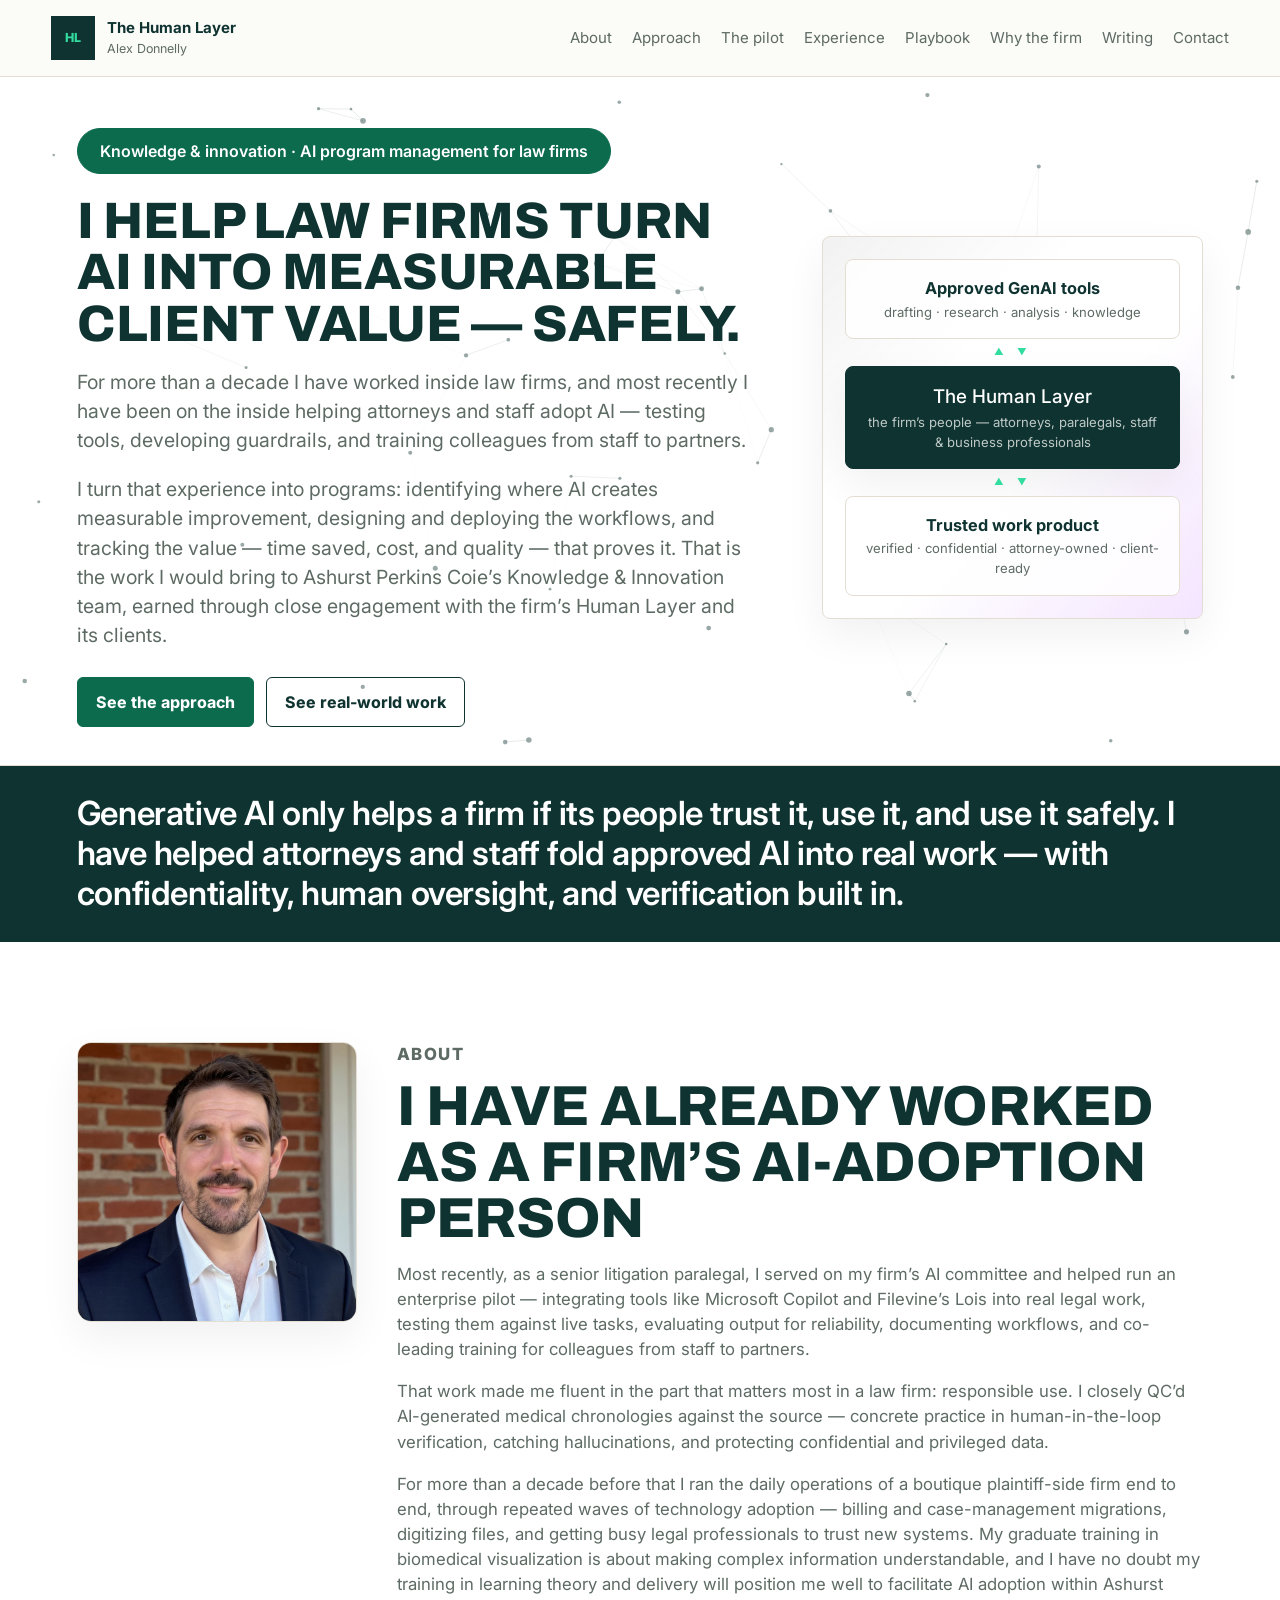
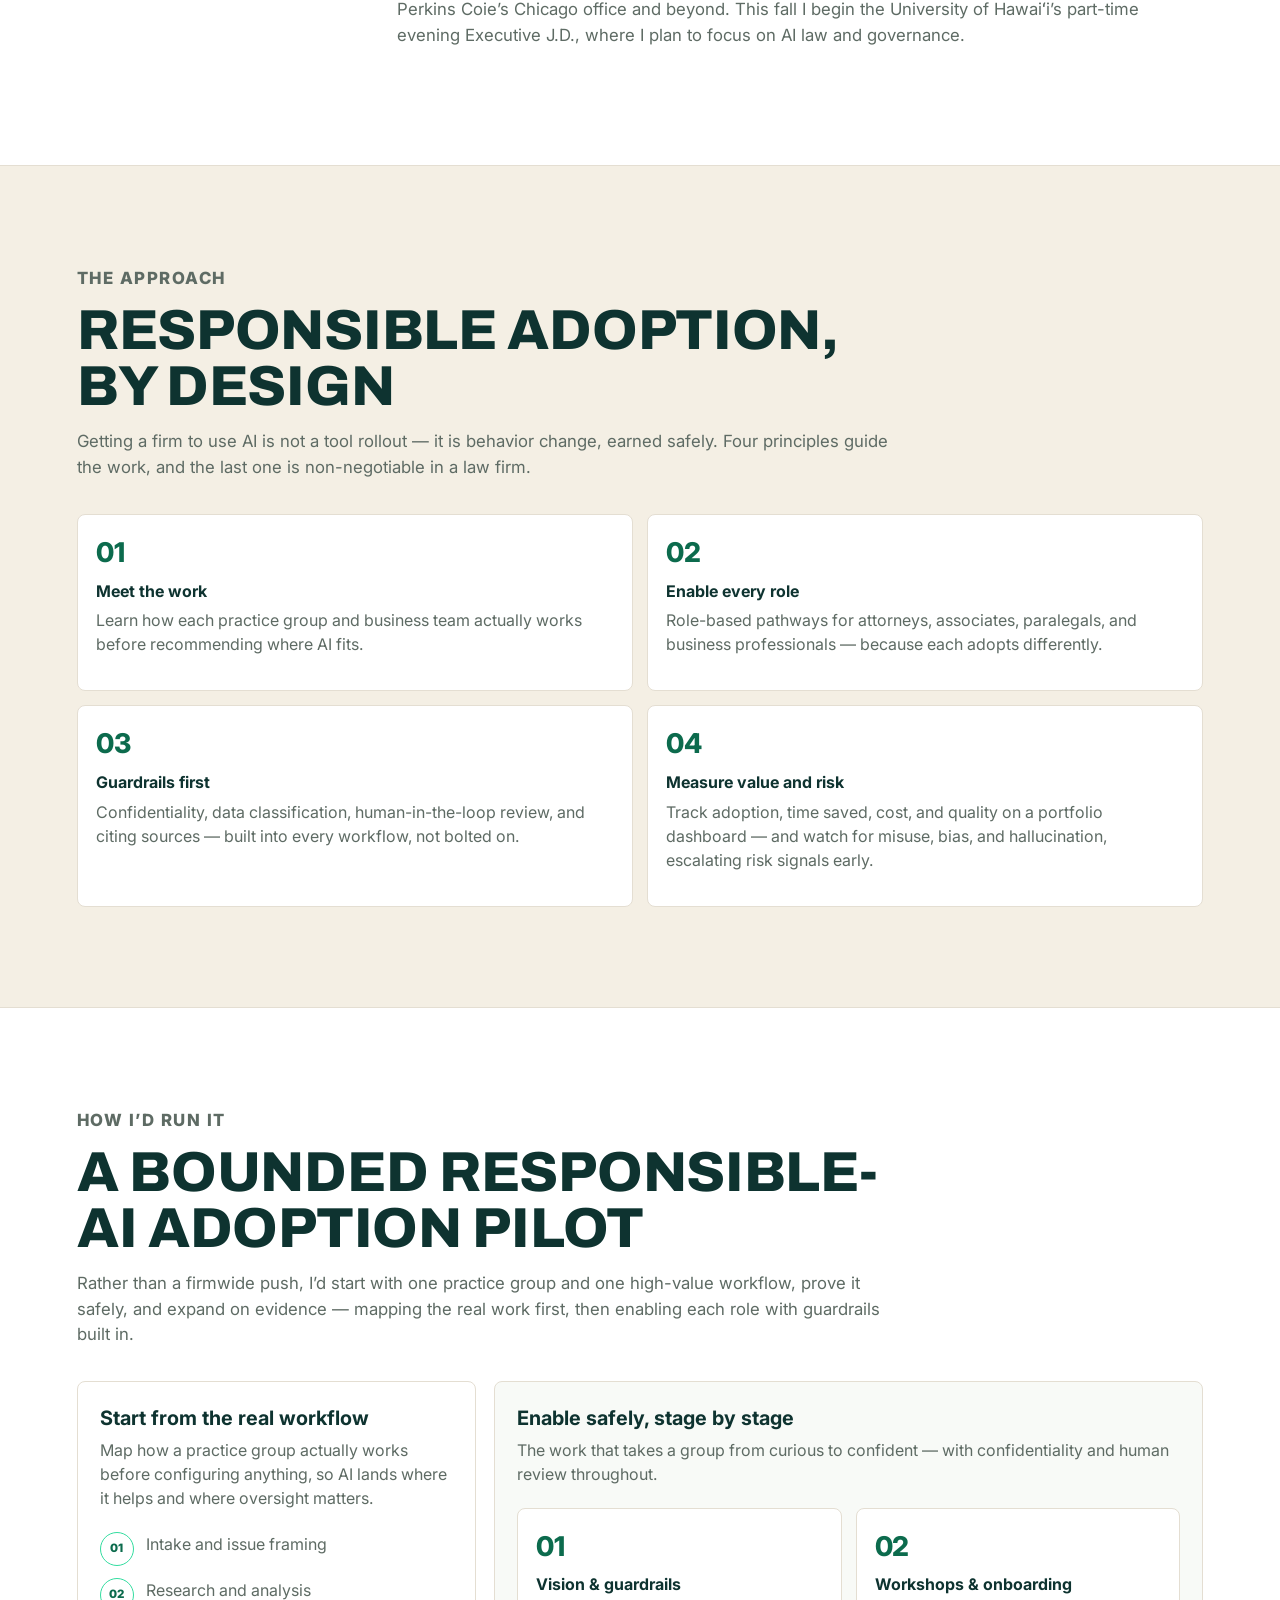
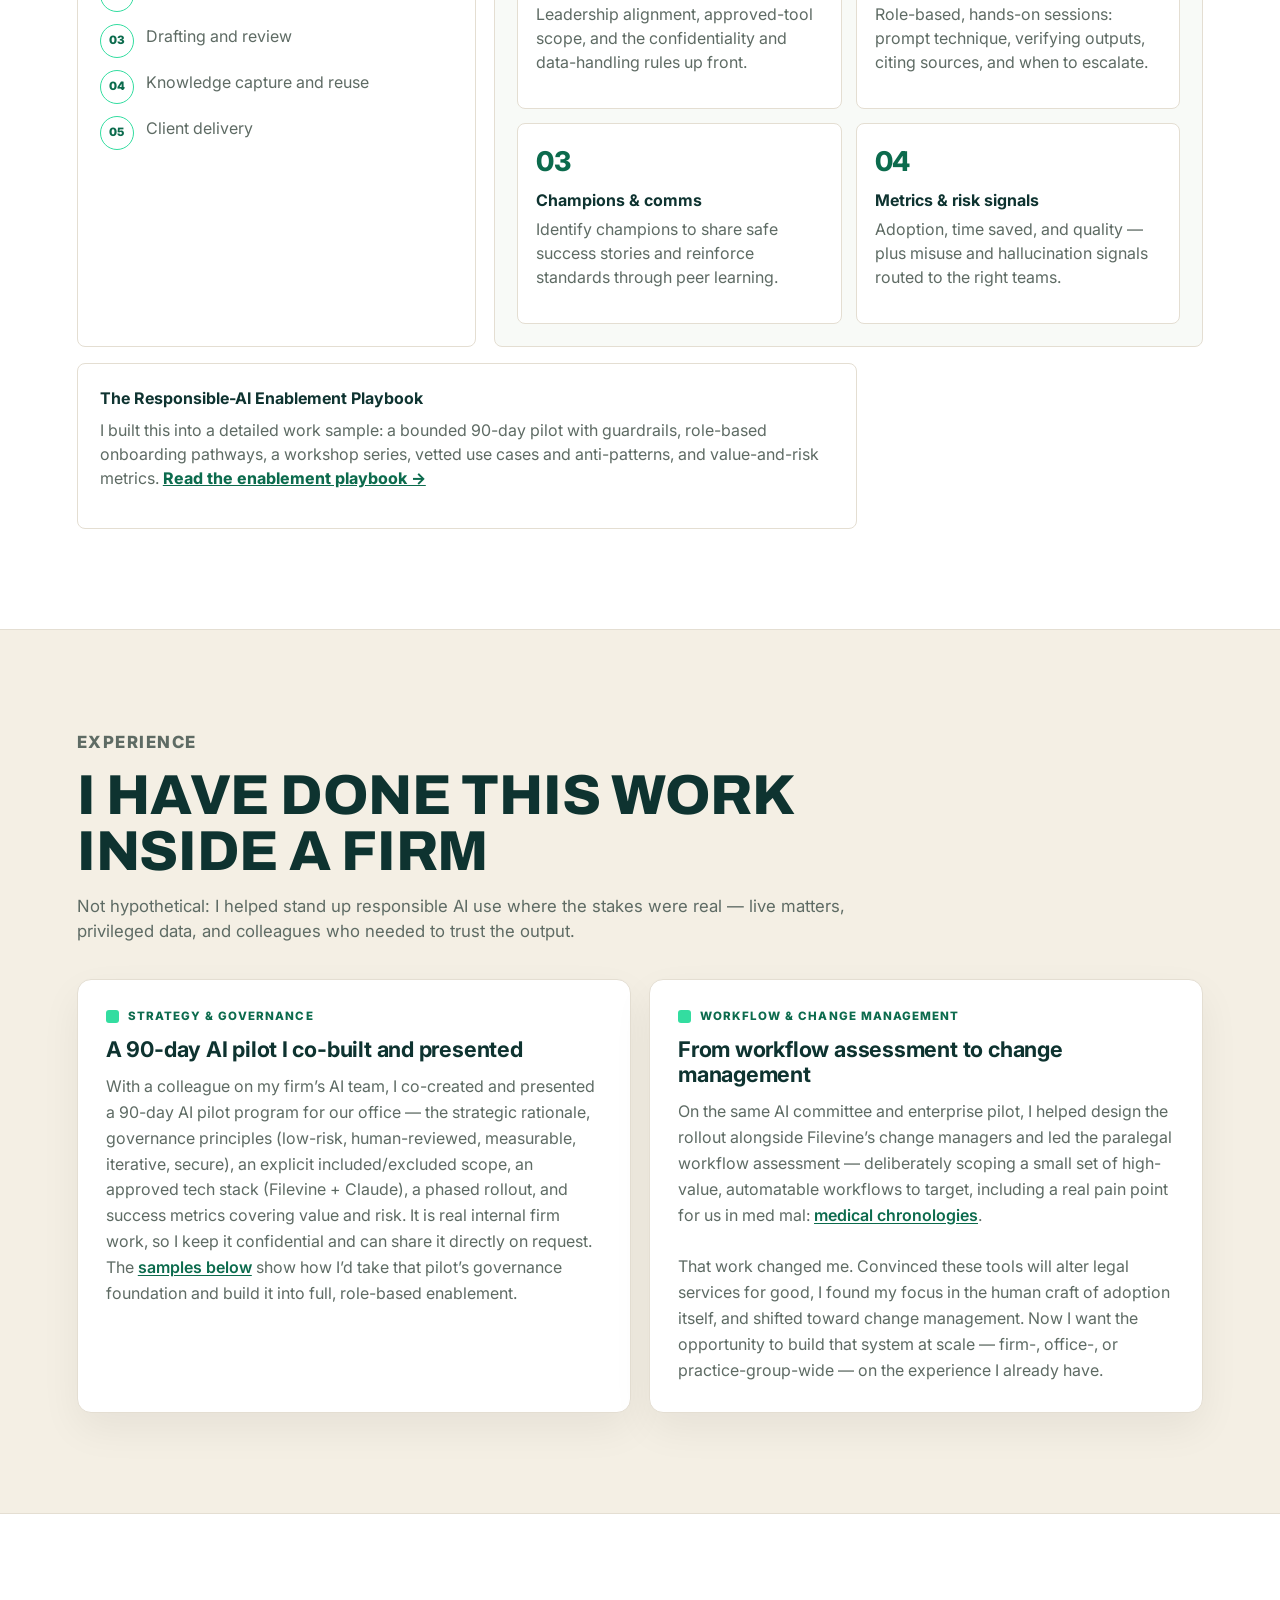
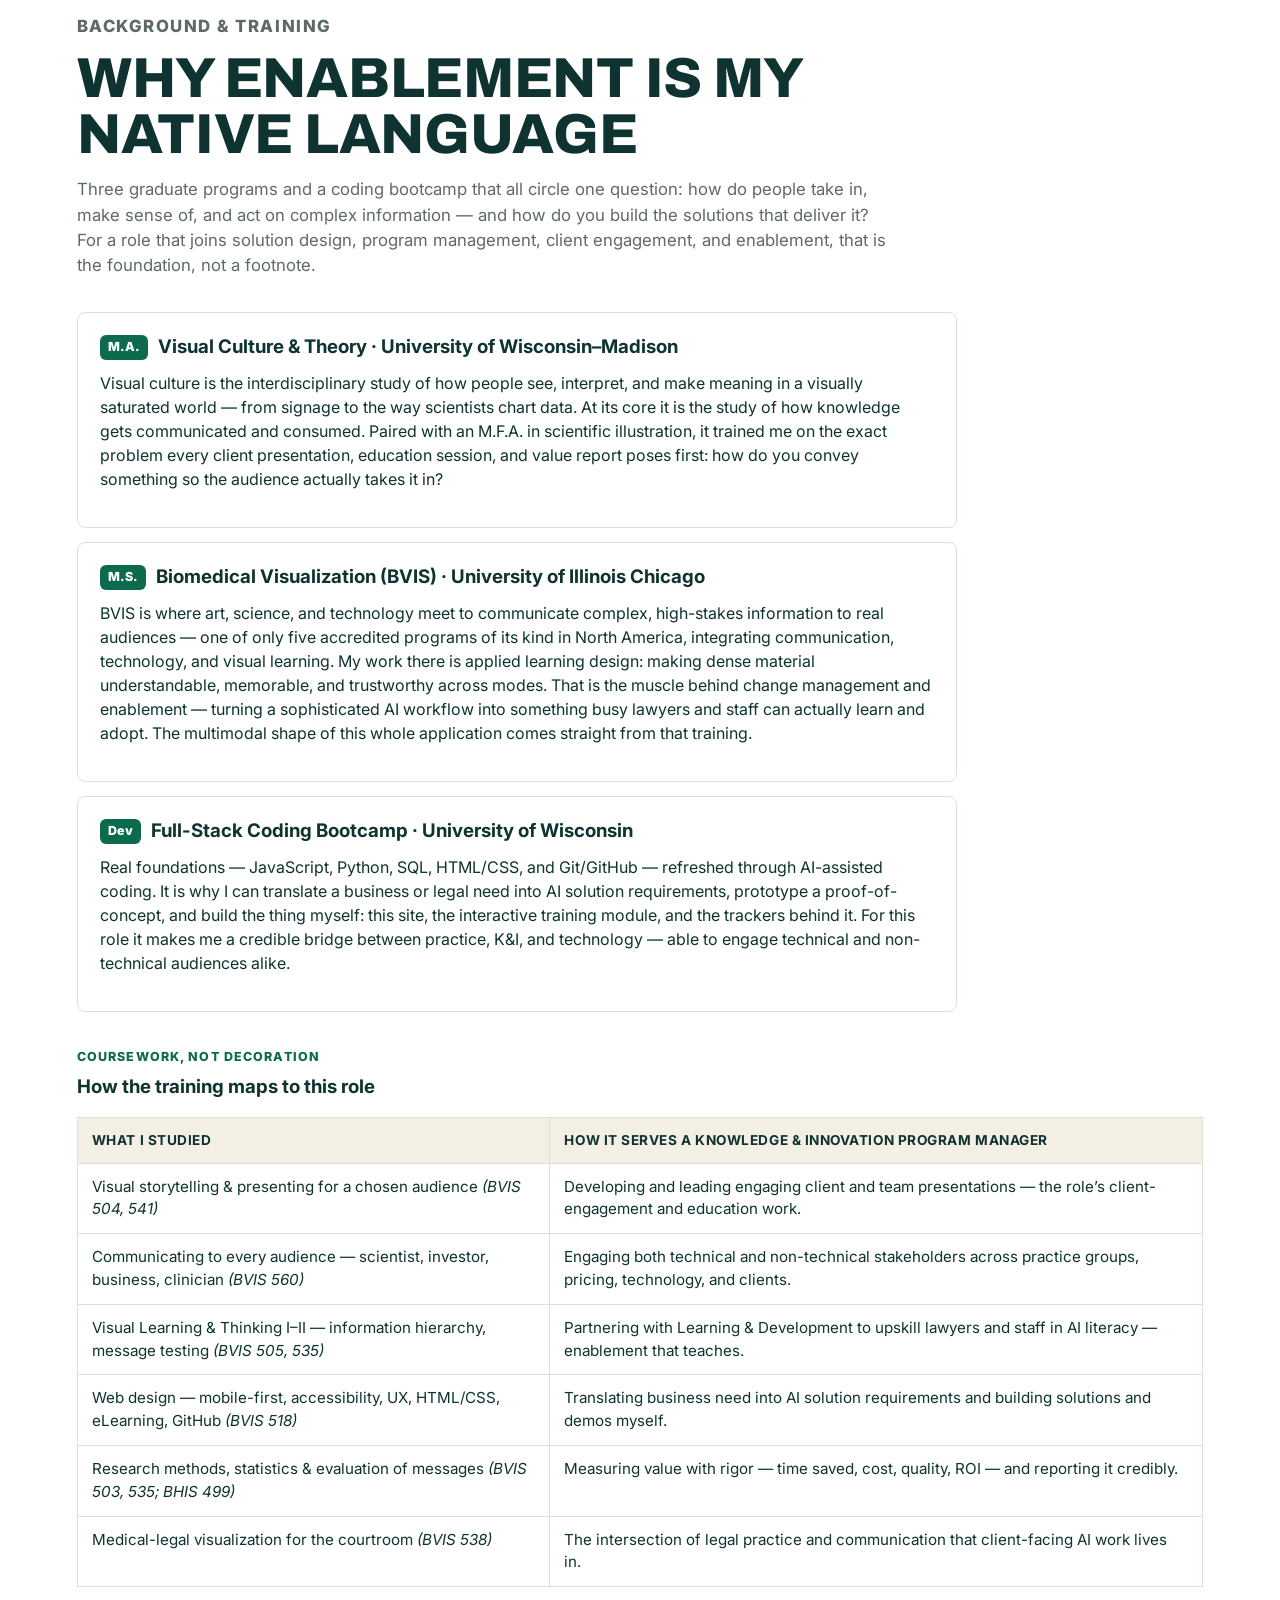
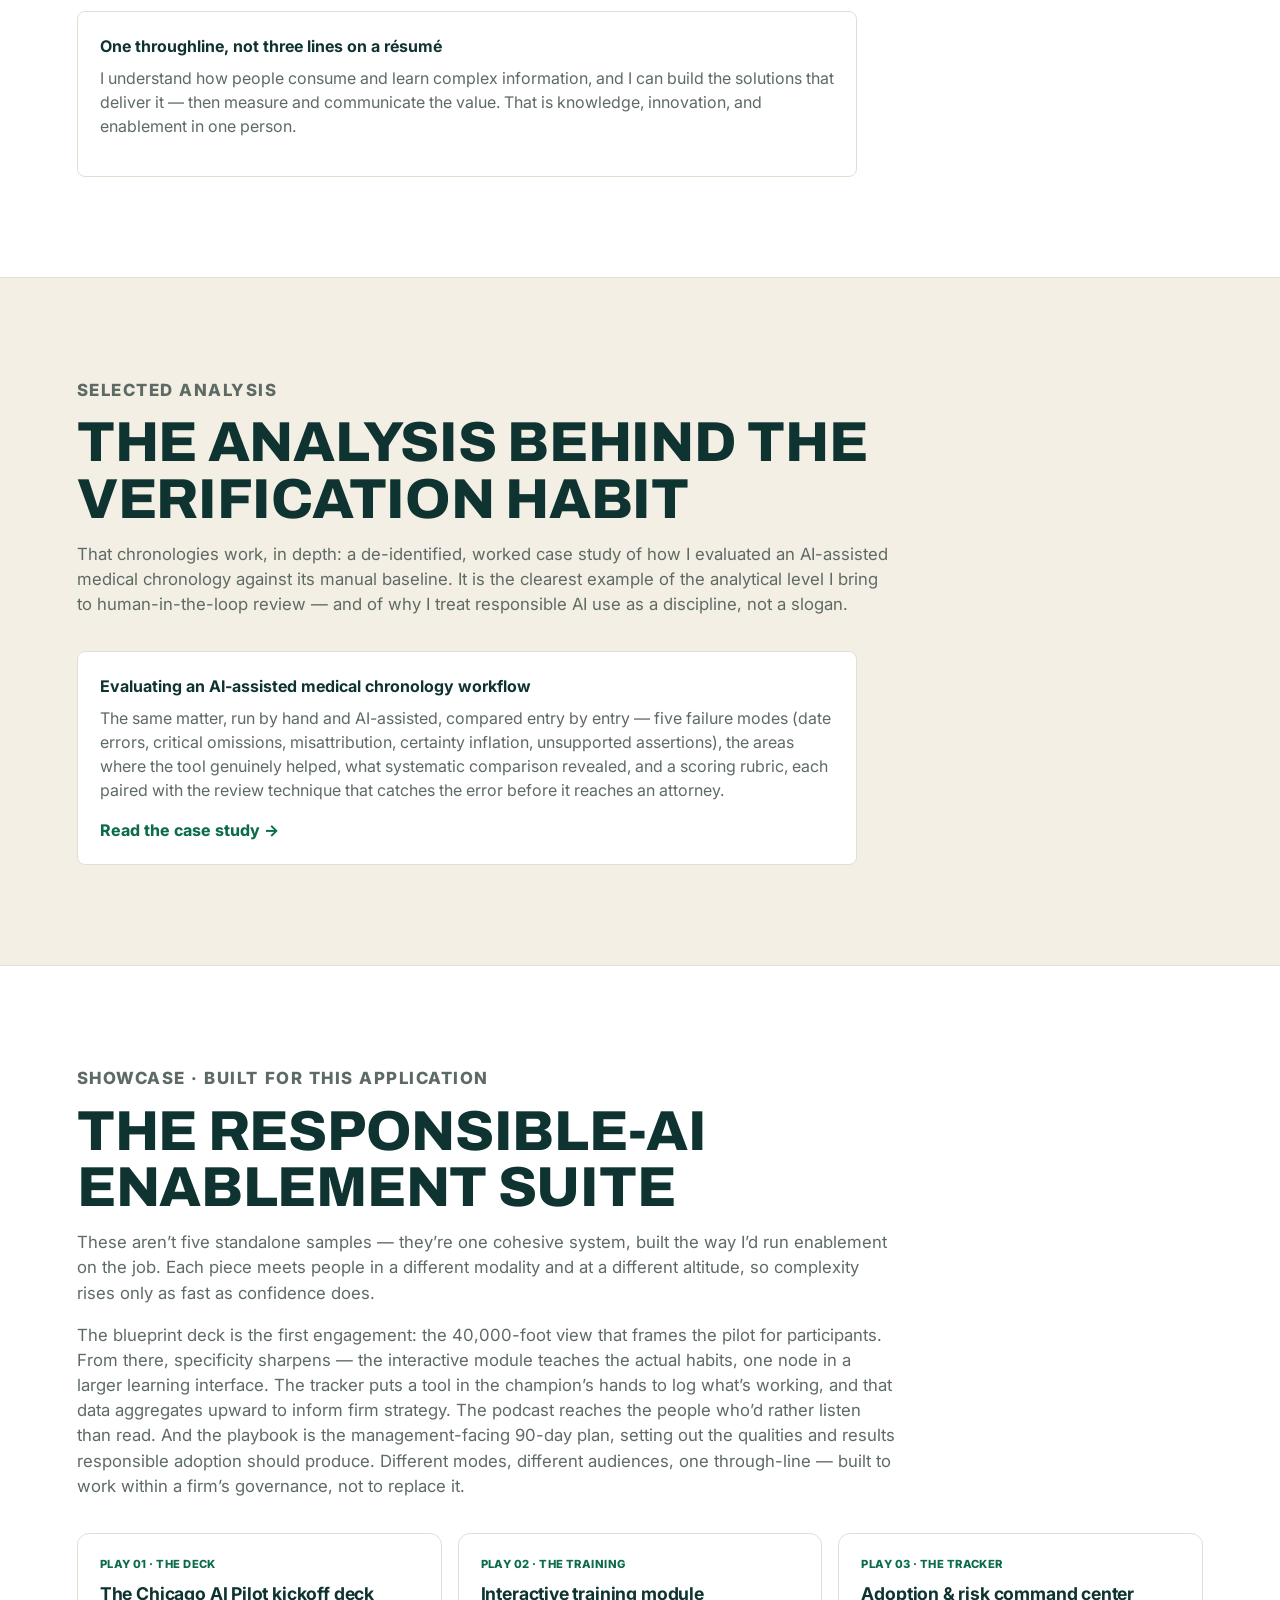
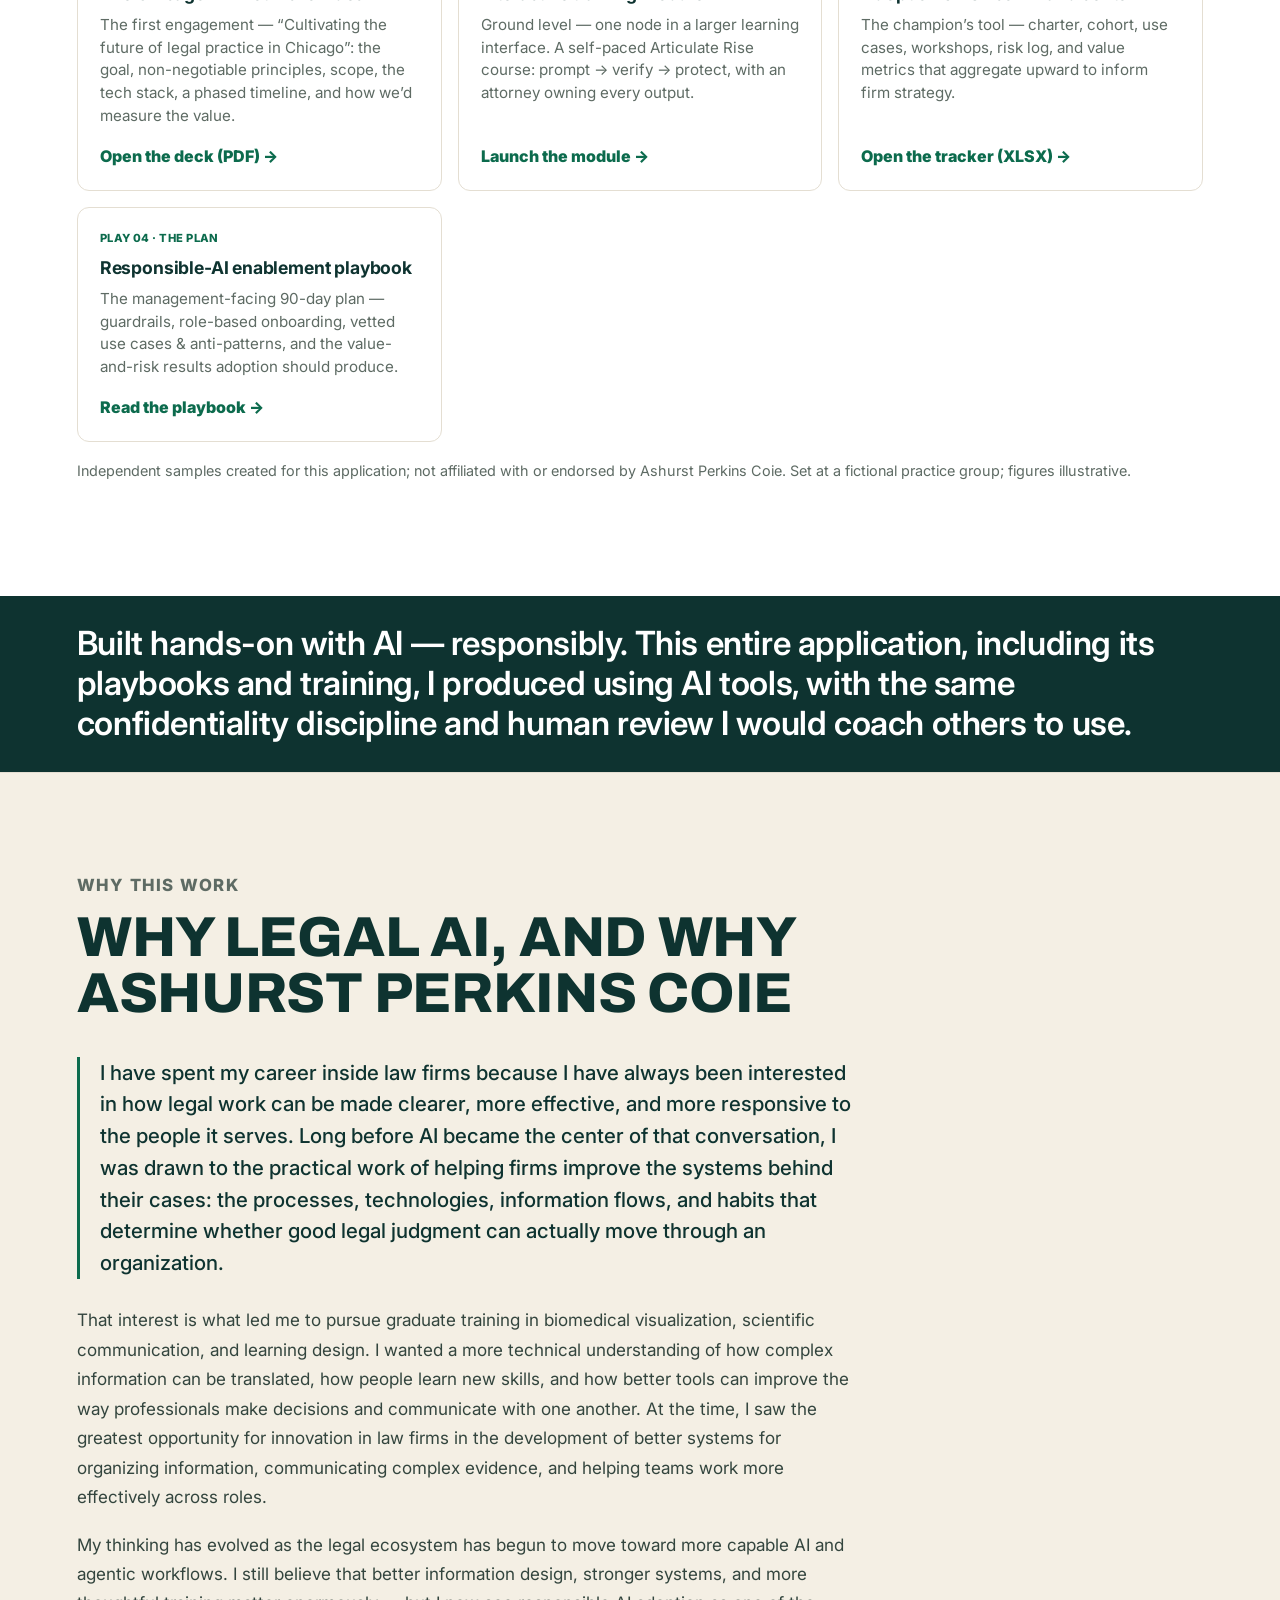
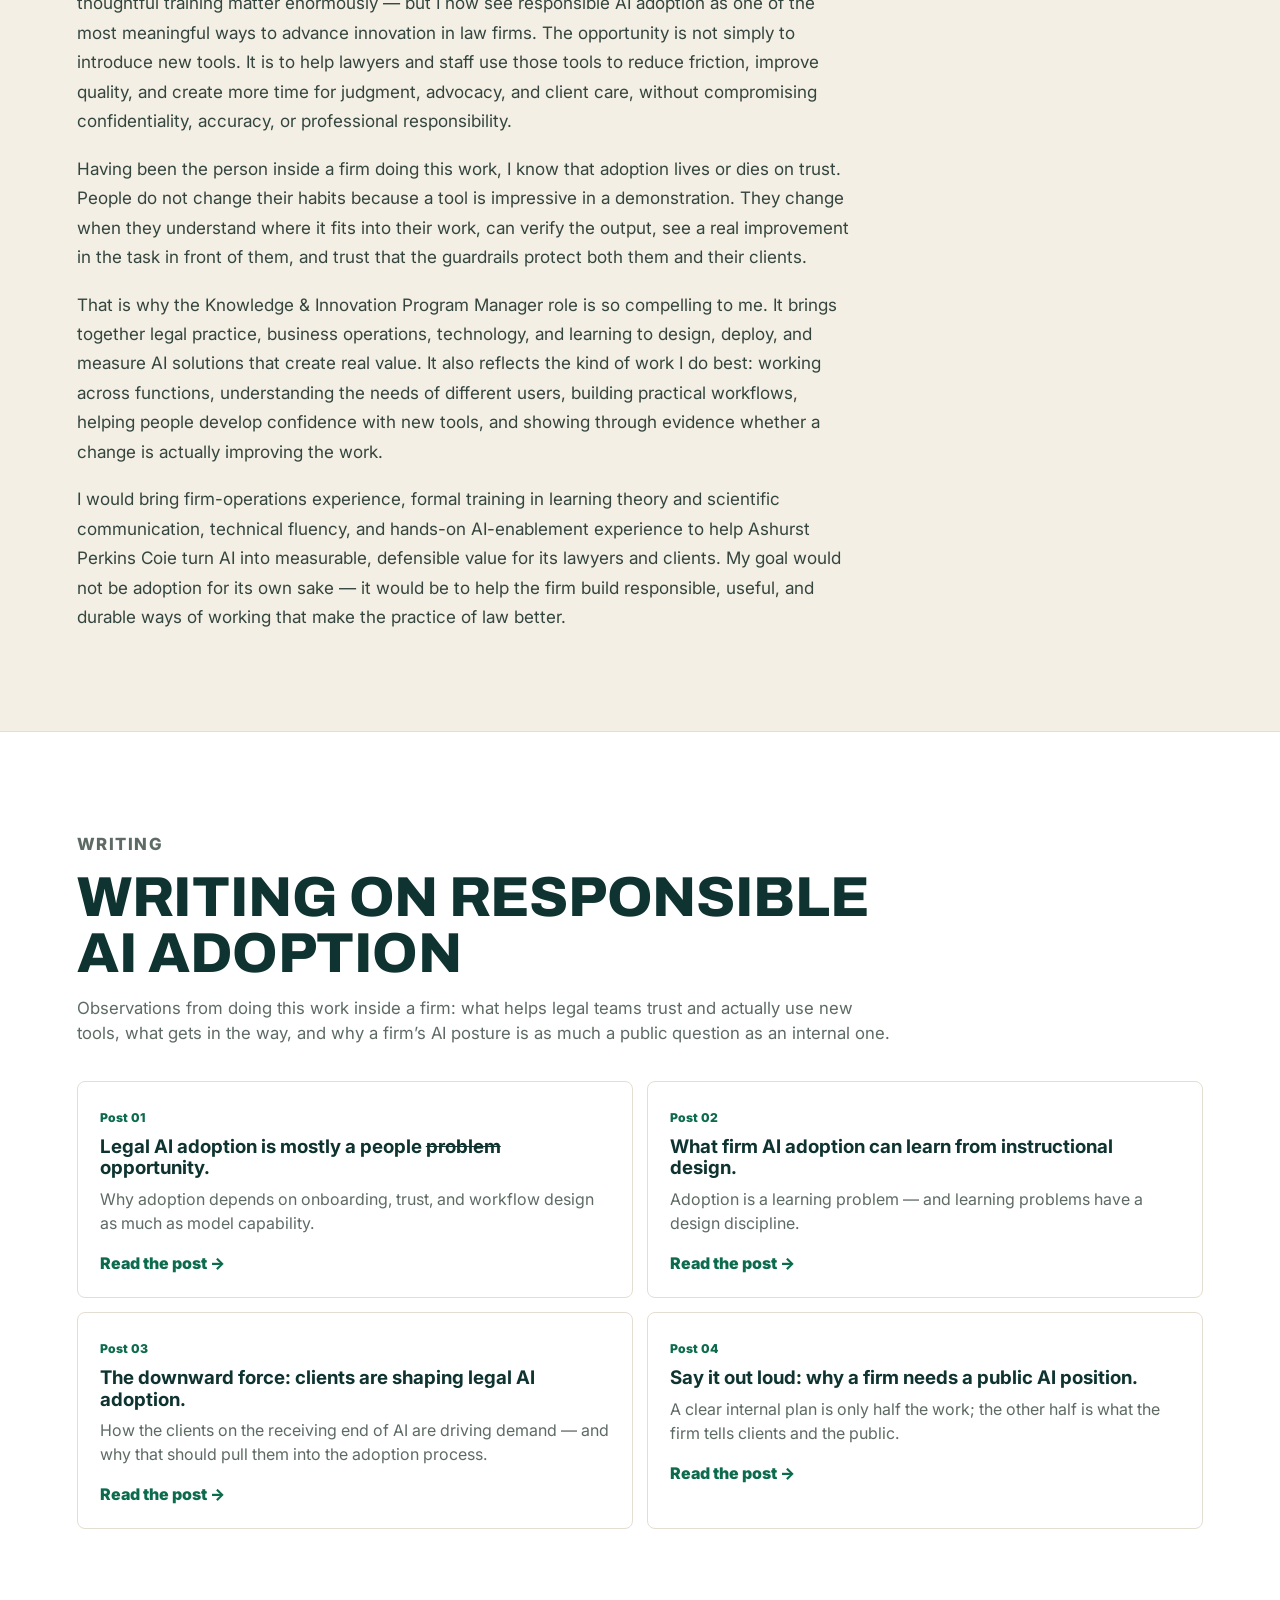
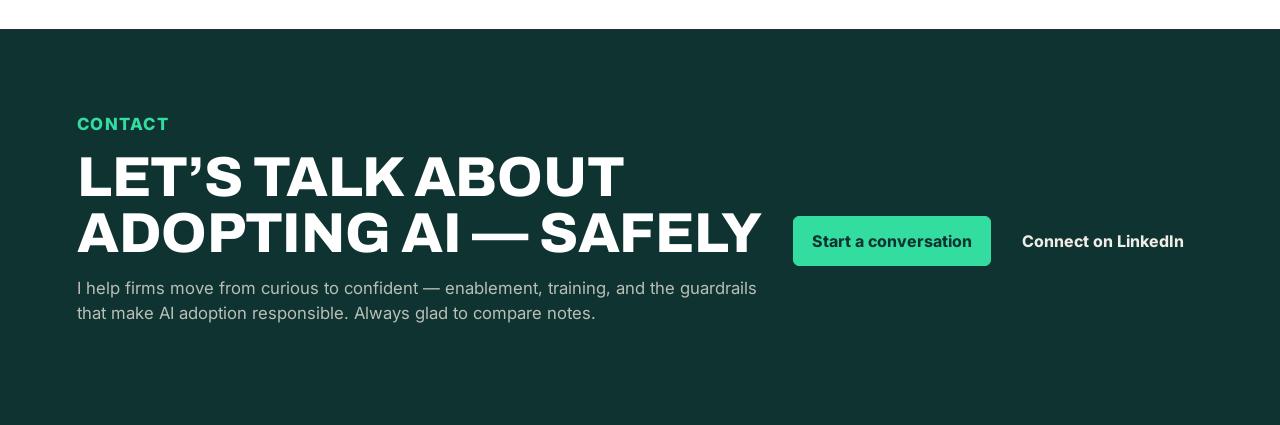
==== commit 00256d48: "changes to why" ====
--- a/index.html
+++ b/index.html
@@ -24,10 +24,10 @@
     <link href="https://fonts.googleapis.com/css2?family=Archivo:wght@600;700;800&family=Inter:wght@400;500;600;700;800&display=swap" rel="stylesheet">
     <link rel="stylesheet" href="styles.css?v=4">
     <style>
-      .why .prose { max-width: 820px; }
-      .why .prose p { margin: 0 0 1.15em; color: #ffffff; font-size: 1.28rem; line-height: 1.65; }
+      .why .prose { max-width: 780px; }
+      .why .prose p { margin: 0 0 1.05em; color: #33453e; font-size: 1.07rem; line-height: 1.72; }
       .why .prose p:last-child { margin-bottom: 0; }
-      .why .prose p.lead { color: #ffffff; font-size: 1.5rem; line-height: 1.5; }
+      .why .prose p.lead { color: var(--ink); font-size: 1.28rem; line-height: 1.55; font-weight: 500; border-left: 3px solid var(--blue); padding-left: 20px; margin-bottom: 1.3em; }
       .bgmap { table-layout: fixed; width: 100%; max-width: none; }
       .bgmap th:first-child, .bgmap td:first-child { width: 42%; }
       .bgmap td { vertical-align: top; word-break: break-word; font-size: 0.95rem; color: var(--ink); }
@@ -473,35 +473,56 @@
         </p>
       </section>
 
-      <section id="why" class="section why dark">
+      <section id="why" class="section muted why">
         <div class="section-heading">
           <p class="eyebrow">Why this work</p>
           <h2>Why legal AI, and why Ashurst Perkins Coie</h2>
         </div>
         <div class="prose">
           <p class="lead">
-            I believe responsible AI adoption is one of the most important ways to serve innovation in law
-            firms right now.
-          </p>
-          <p>
-            The opportunity is not simply introducing new tools; it is helping lawyers and staff use them to
-            reduce friction, improve quality, and free more time for judgment, advocacy, and client care
-            &mdash; without ever putting confidentiality or accuracy at risk. Having been the person inside a
-            firm doing this work, I know it lives or dies on trust: people adopt AI when they understand its
-            limits, can verify its output, and know the guardrails protect them and their clients.
-          </p>
-          <p>
-            The Knowledge &amp; Innovation Program Manager role is built the way I work: it bridges legal
-            practice, business operations, and technology to design, deploy, and <em>measure</em> AI solutions
-            that improve efficiency, quality, and client value. It runs across practice groups, pricing,
-            technology, and Learning &amp; Development &mdash; a cross-functional, governed, client-facing
-            environment &mdash; and it asks for someone who can both engineer the solution and prove its return.
-          </p>
-          <p>
-            That is exactly where I do my best work. I would bring firm-operations experience, a working
-            knowledge of learning theory and instructional design, real technical skill, and hands-on
-            AI-enablement experience &mdash; to help Ashurst Perkins Coie turn AI into measurable, defensible value for
-            its lawyers and its clients, responsibly and well.
+            I have spent my career inside law firms because I have always been interested in how legal work can
+            be made clearer, more effective, and more responsive to the people it serves. Long before AI became
+            the center of that conversation, I was drawn to the practical work of helping firms improve the
+            systems behind their cases: the processes, technologies, information flows, and habits that
+            determine whether good legal judgment can actually move through an organization.
+          </p>
+          <p>
+            That interest is what led me to pursue graduate training in biomedical visualization, scientific
+            communication, and learning design. I wanted a more technical understanding of how complex
+            information can be translated, how people learn new skills, and how better tools can improve the way
+            professionals make decisions and communicate with one another. At the time, I saw the greatest
+            opportunity for innovation in law firms in the development of better systems for organizing
+            information, communicating complex evidence, and helping teams work more effectively across roles.
+          </p>
+          <p>
+            My thinking has evolved as the legal ecosystem has begun to move toward more capable AI and agentic
+            workflows. I still believe that better information design, stronger systems, and more thoughtful
+            training matter enormously &mdash; but I now see responsible AI adoption as one of the most
+            meaningful ways to advance innovation in law firms. The opportunity is not simply to introduce new
+            tools. It is to help lawyers and staff use those tools to reduce friction, improve quality, and
+            create more time for judgment, advocacy, and client care, without compromising confidentiality,
+            accuracy, or professional responsibility.
+          </p>
+          <p>
+            Having been the person inside a firm doing this work, I know that adoption lives or dies on trust.
+            People do not change their habits because a tool is impressive in a demonstration. They change when
+            they understand where it fits into their work, can verify the output, see a real improvement in the
+            task in front of them, and trust that the guardrails protect both them and their clients.
+          </p>
+          <p>
+            That is why the Knowledge &amp; Innovation Program Manager role is so compelling to me. It brings
+            together legal practice, business operations, technology, and learning to design, deploy, and
+            measure AI solutions that create real value. It also reflects the kind of work I do best: working
+            across functions, understanding the needs of different users, building practical workflows, helping
+            people develop confidence with new tools, and showing through evidence whether a change is actually
+            improving the work.
+          </p>
+          <p>
+            I would bring firm-operations experience, formal training in learning theory and scientific
+            communication, technical fluency, and hands-on AI-enablement experience to help Ashurst Perkins Coie
+            turn AI into measurable, defensible value for its lawyers and clients. My goal would not be adoption
+            for its own sake &mdash; it would be to help the firm build responsible, useful, and durable ways of
+            working that make the practice of law better.
           </p>
         </div>
       </section>
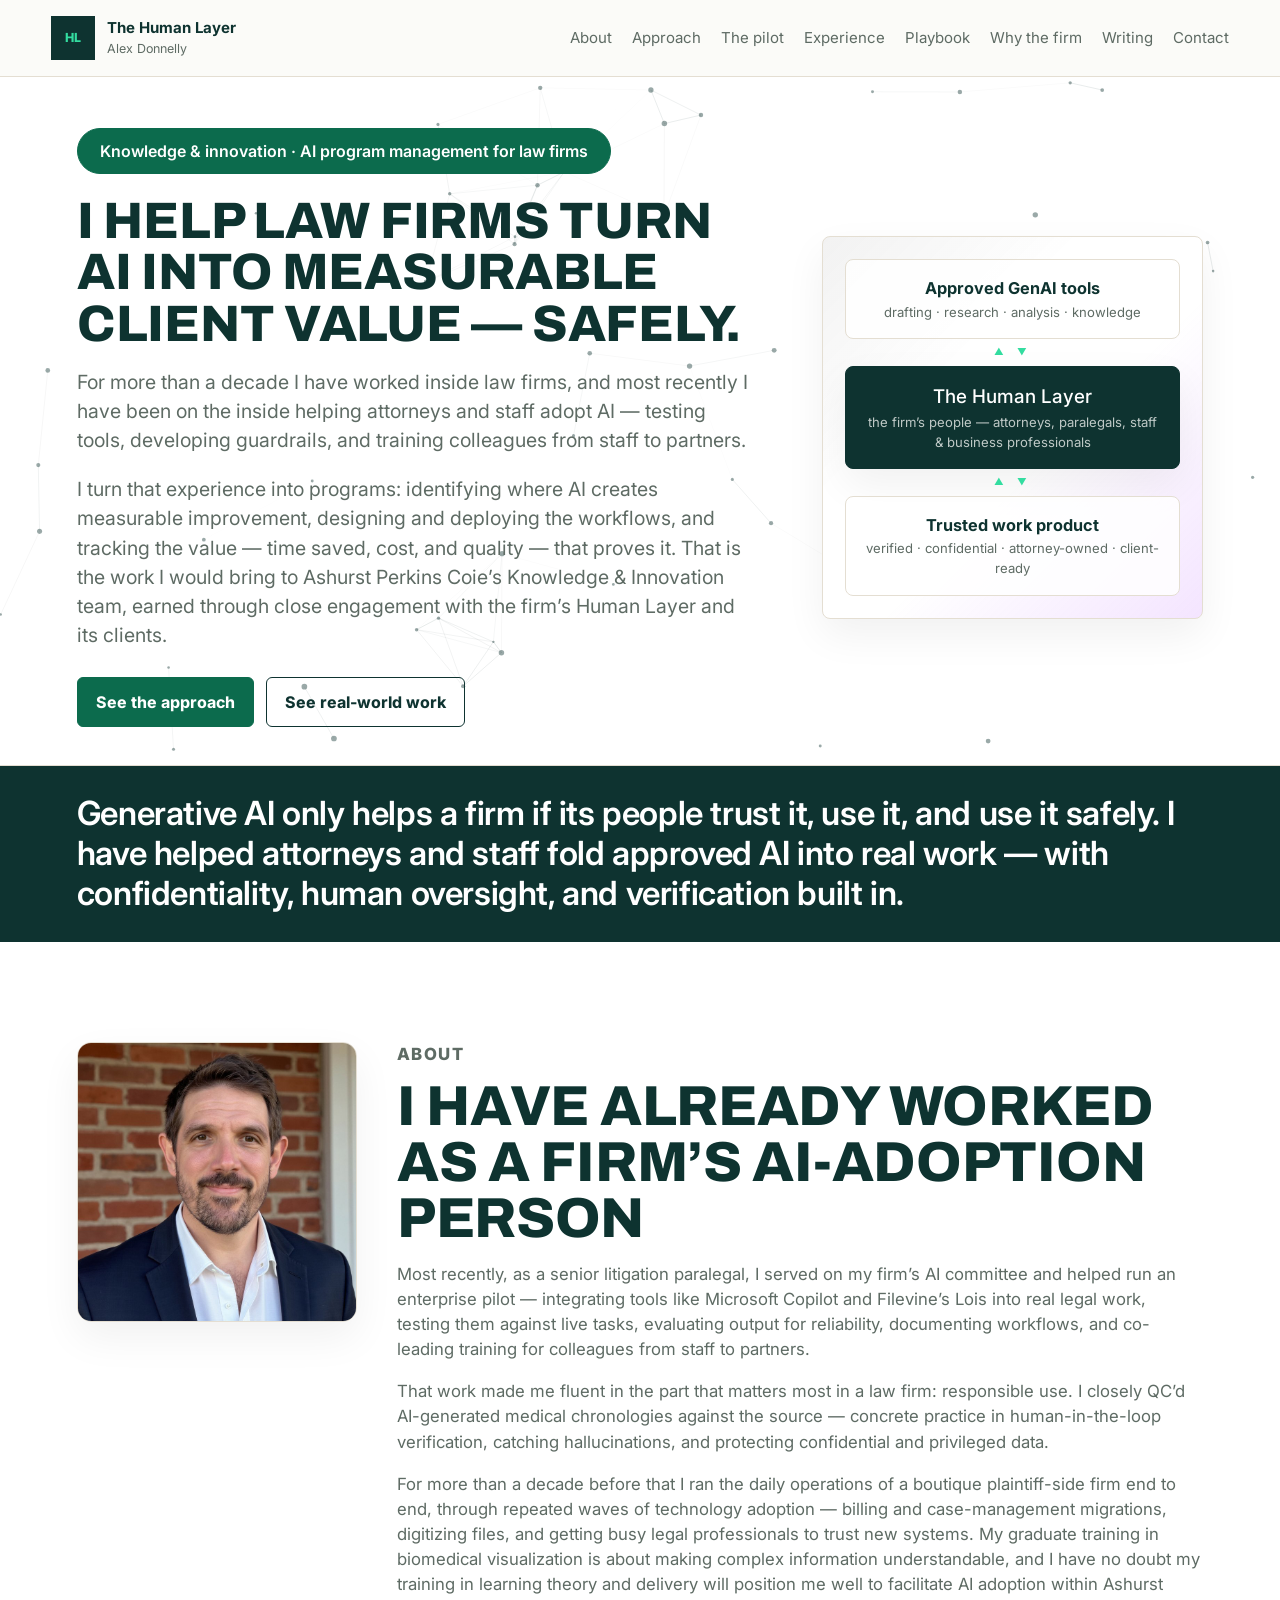
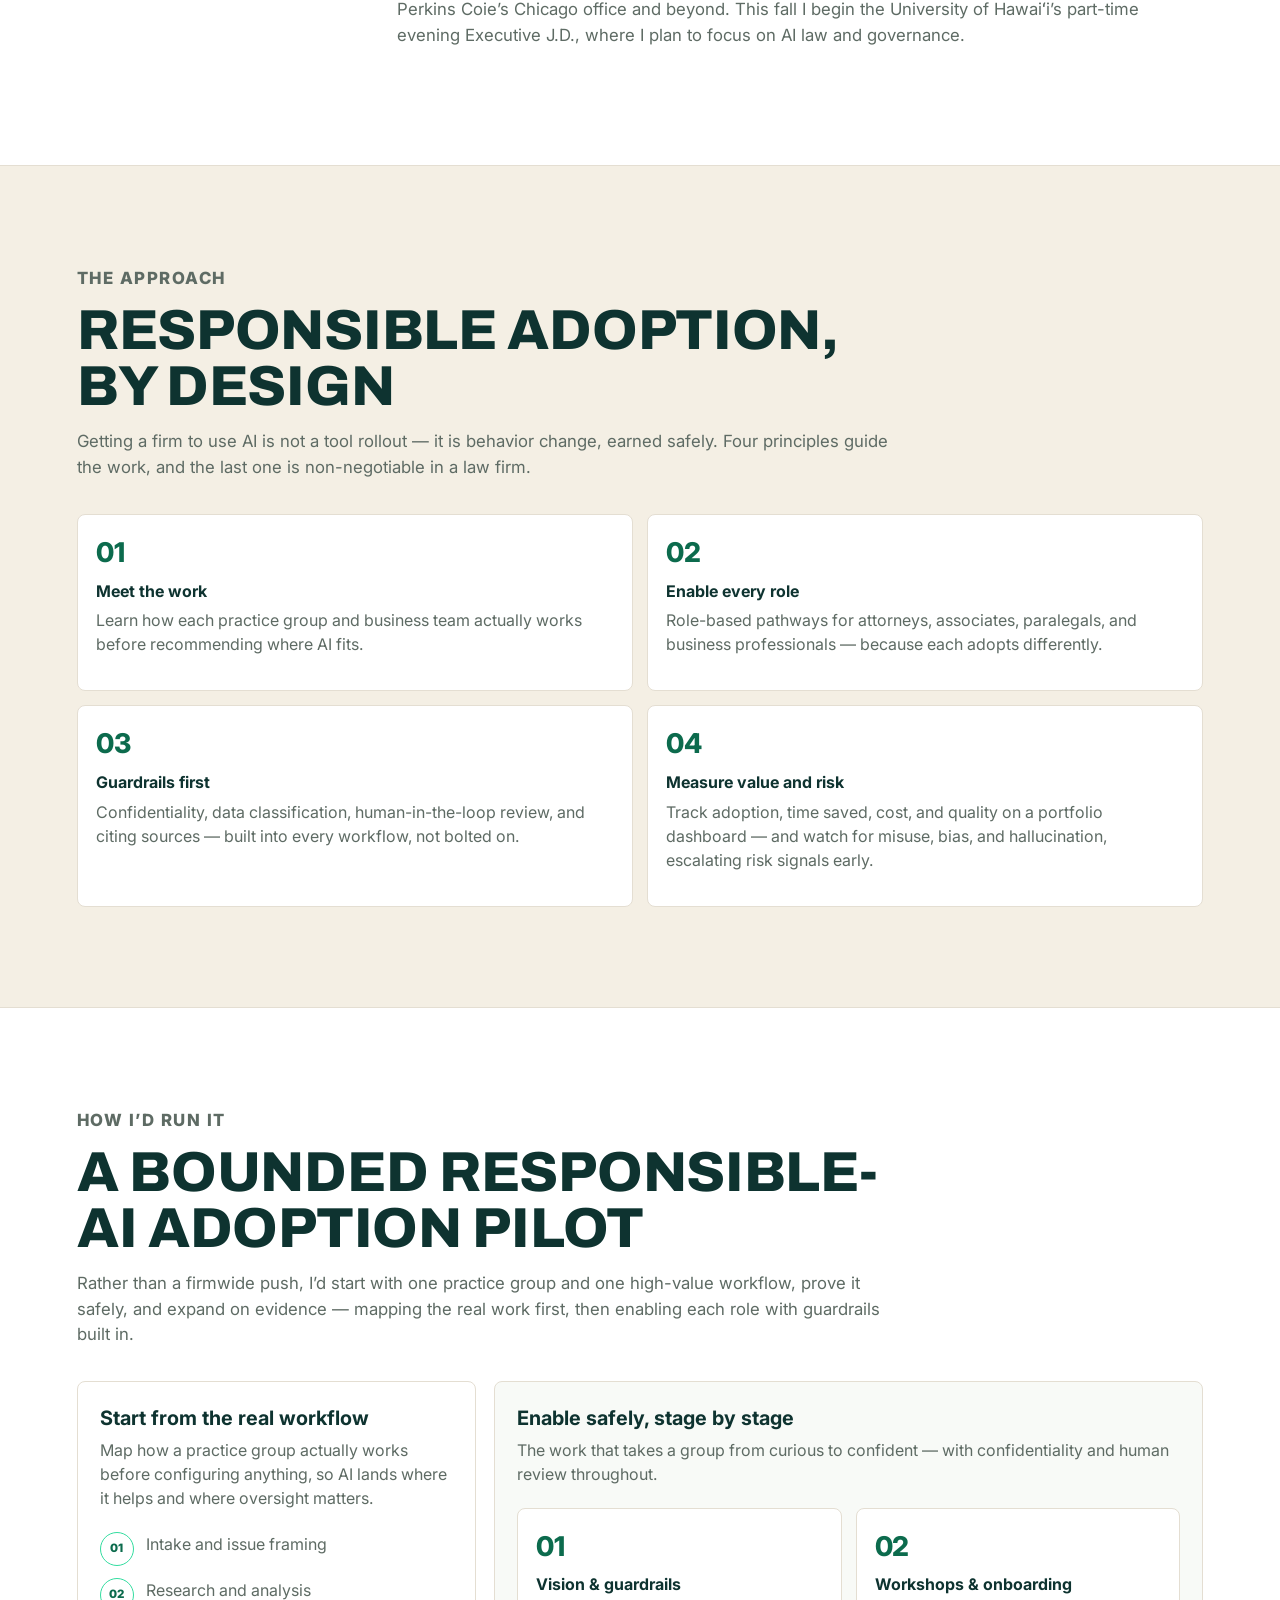
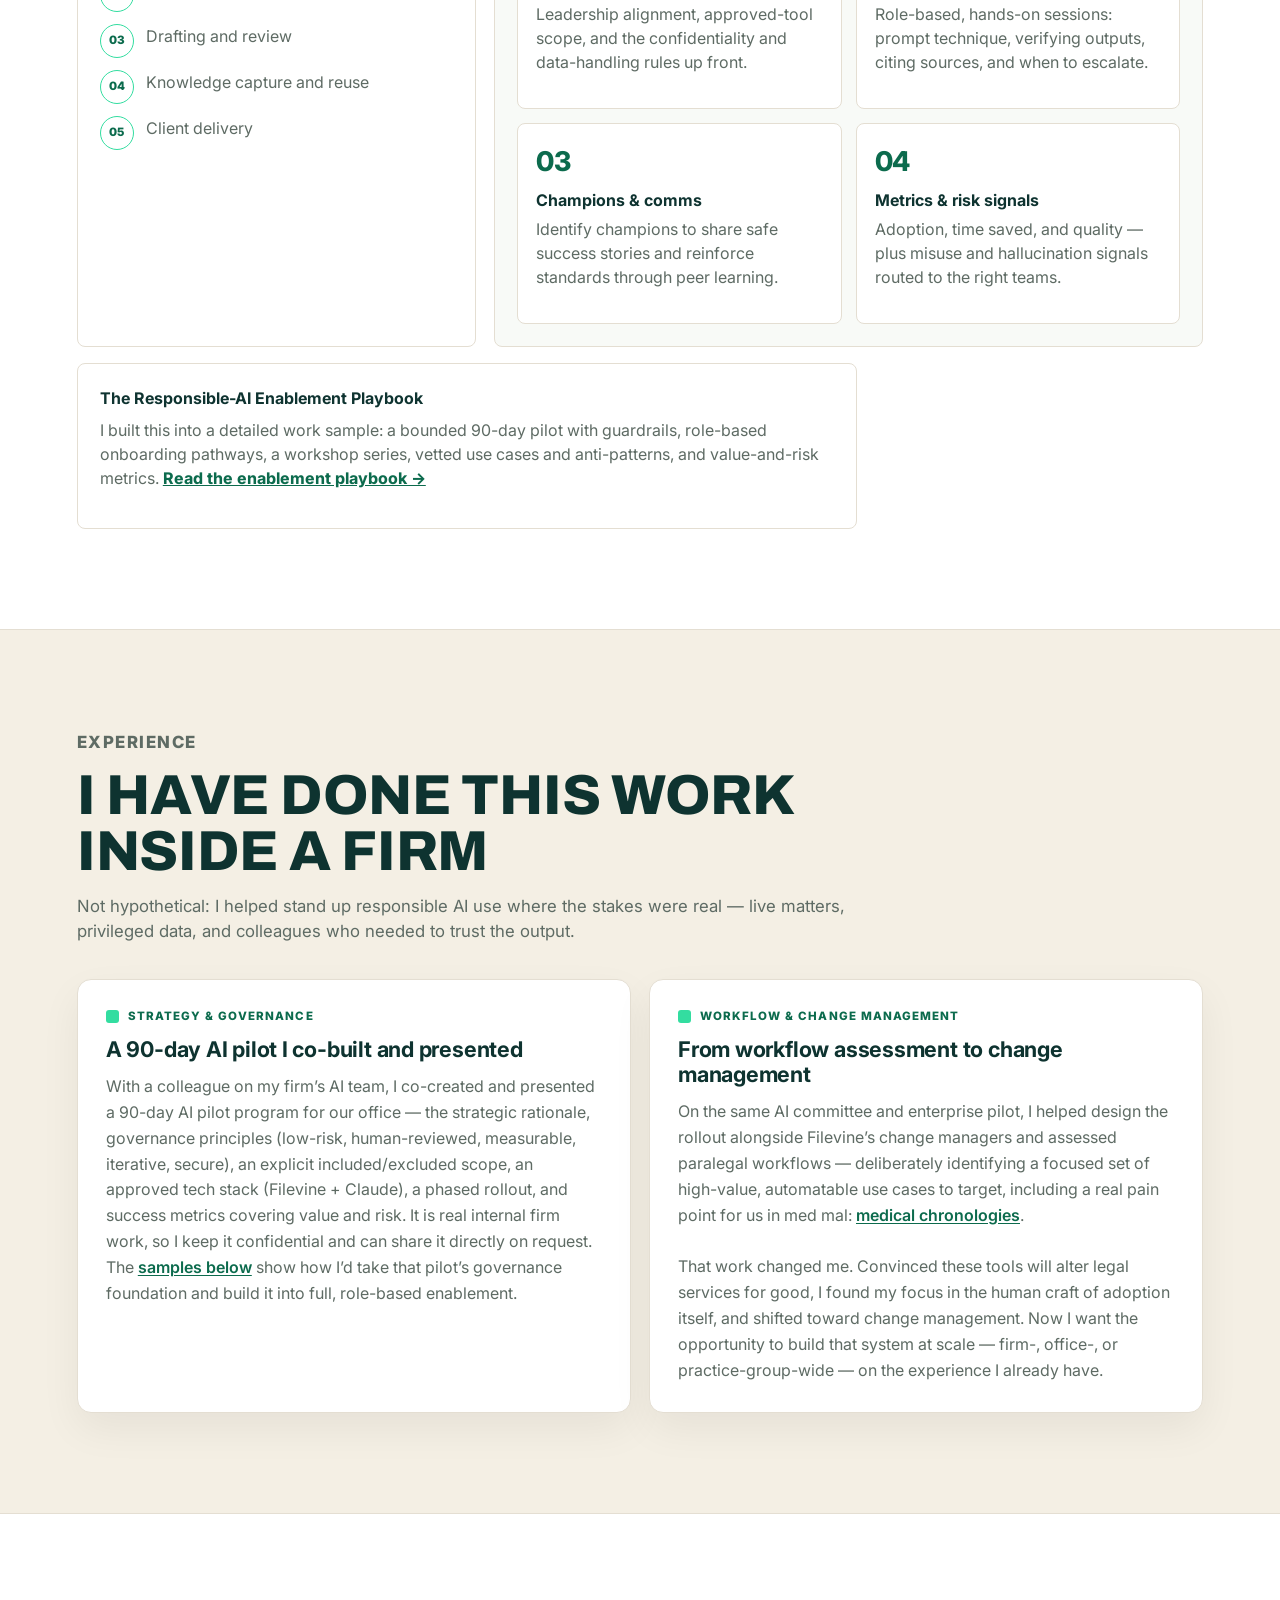
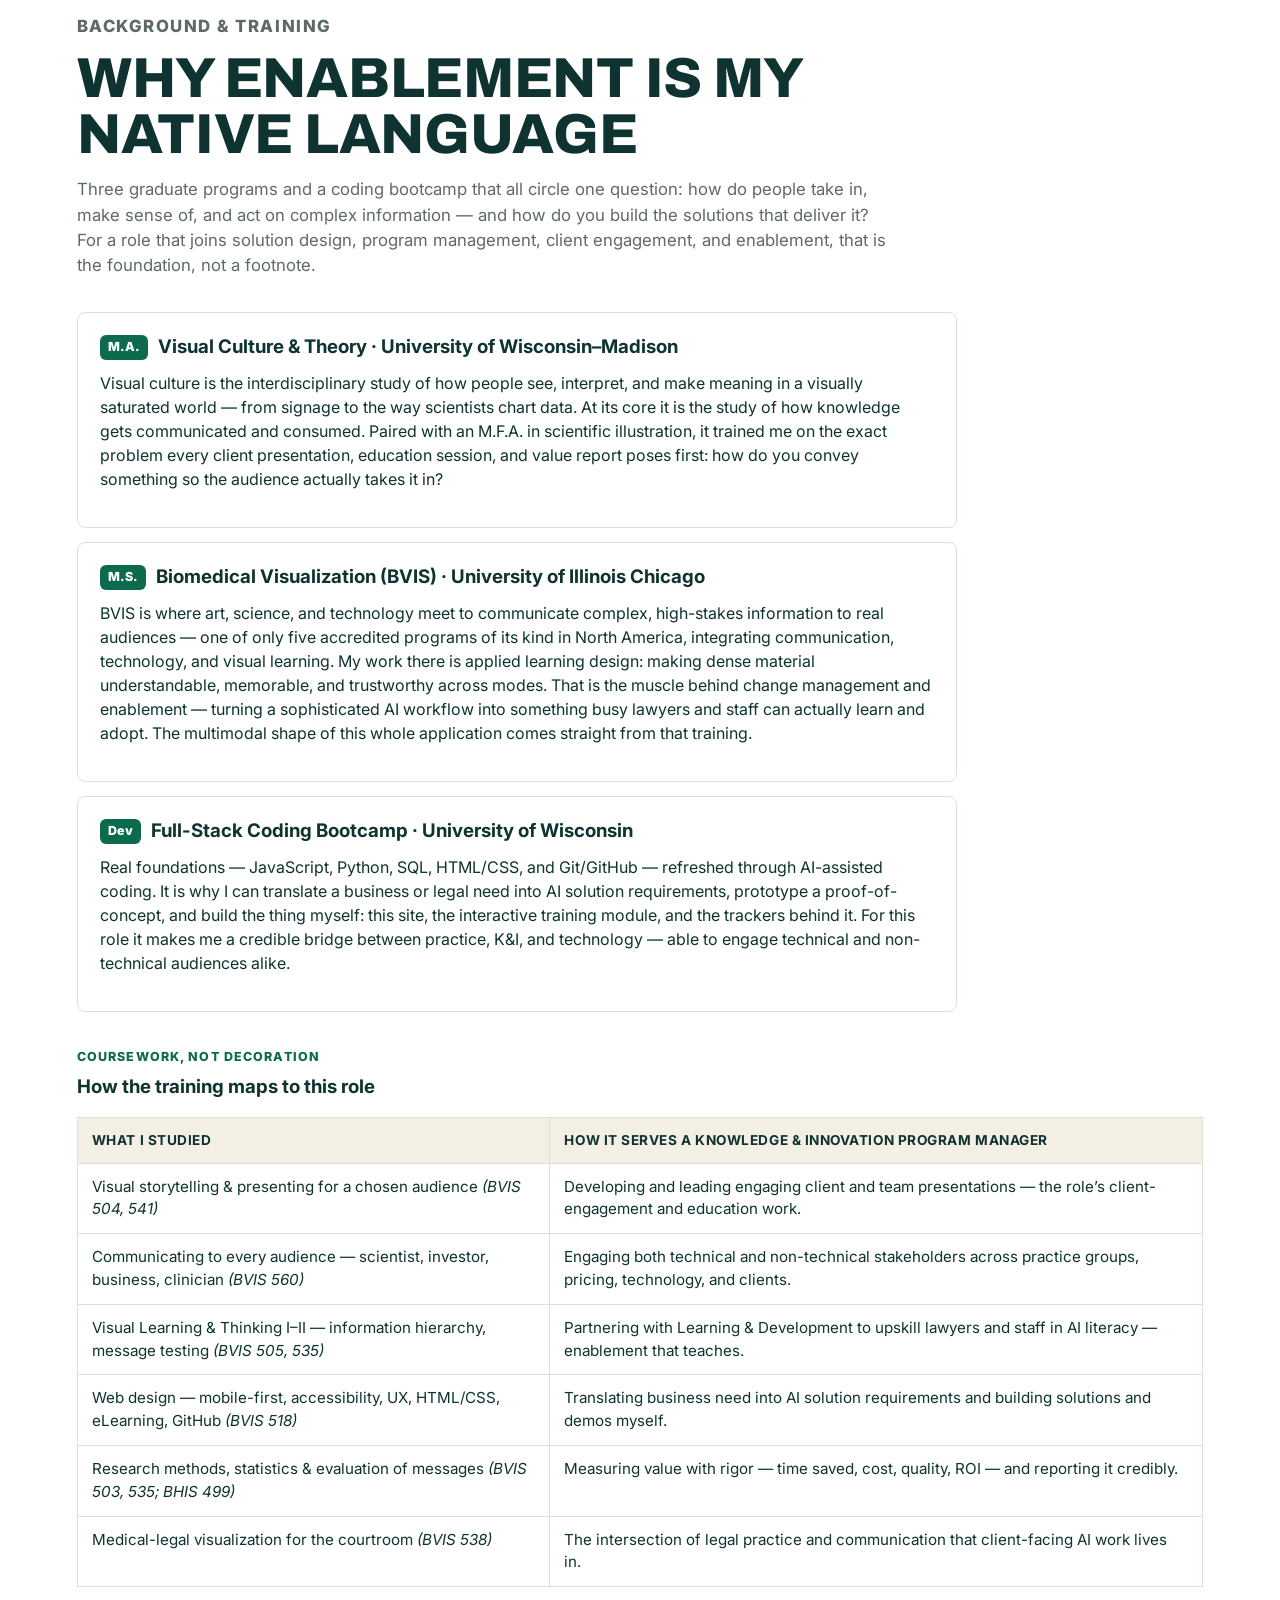
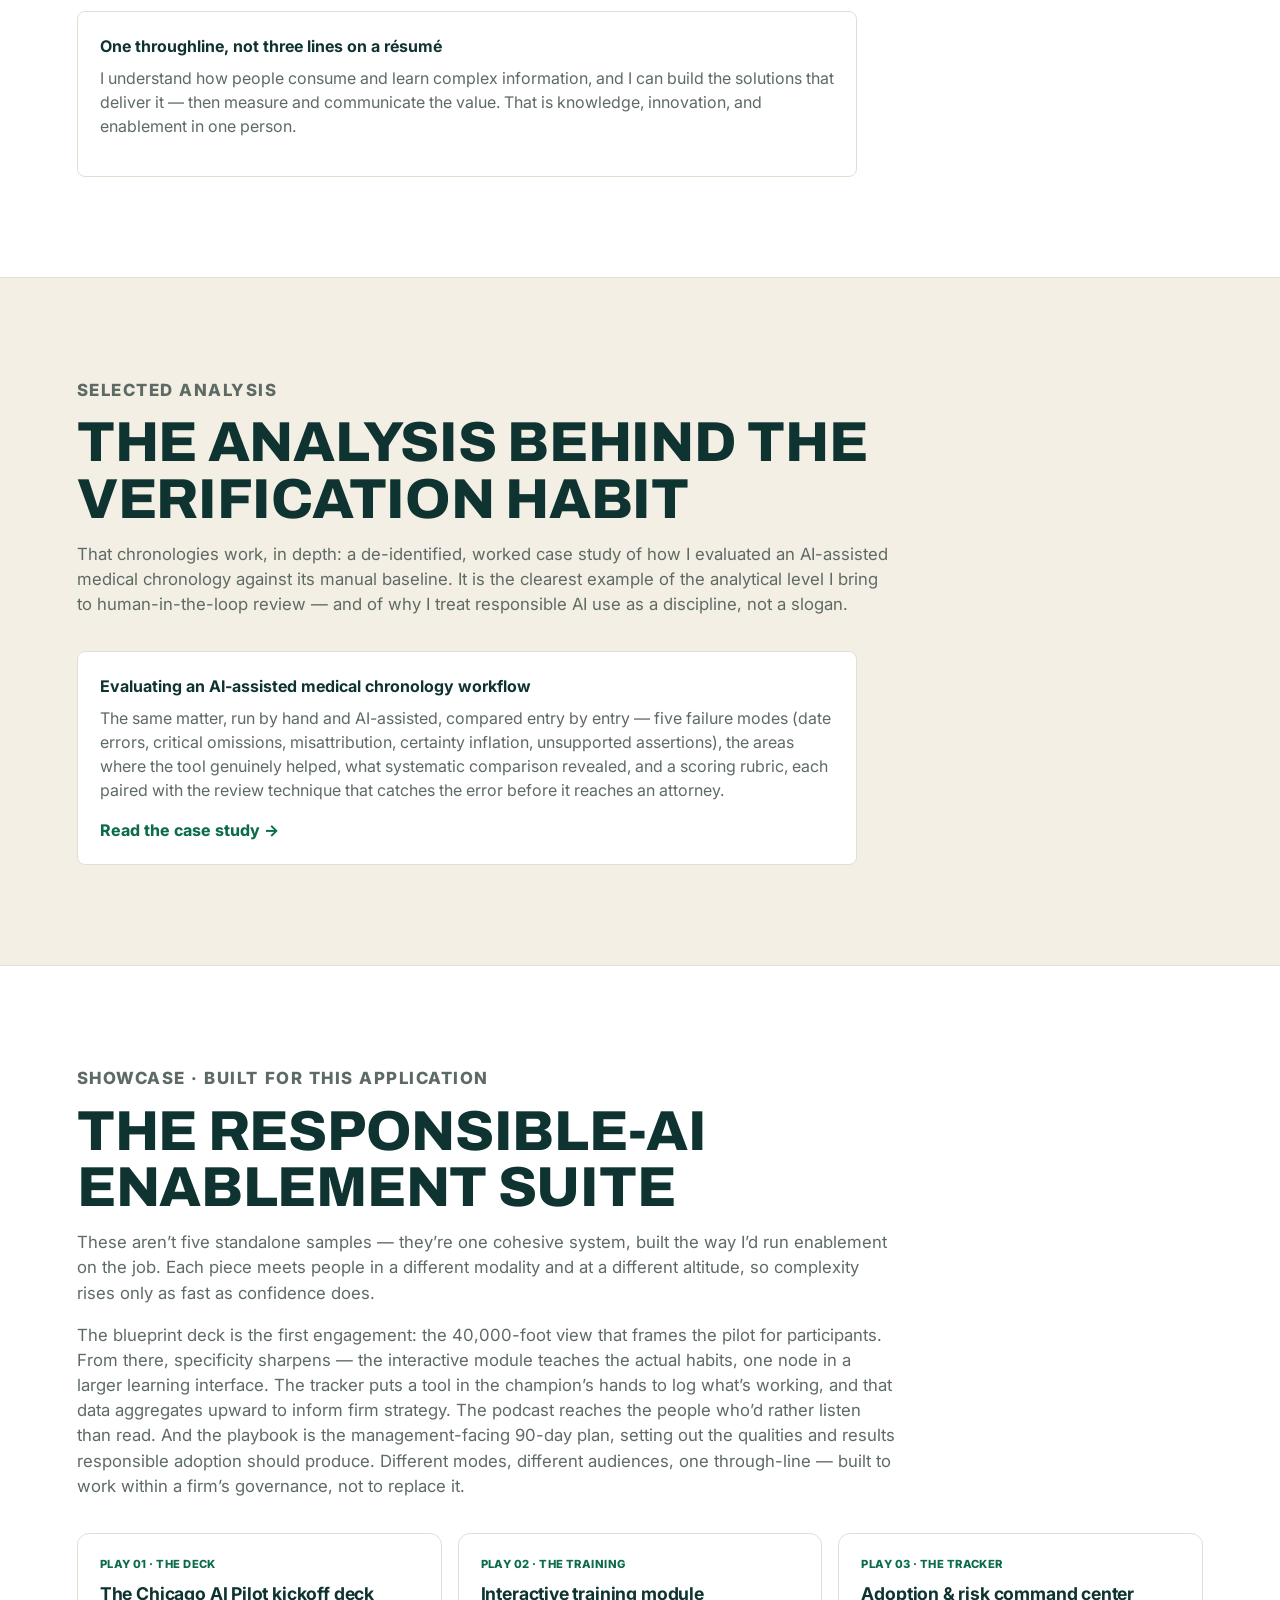
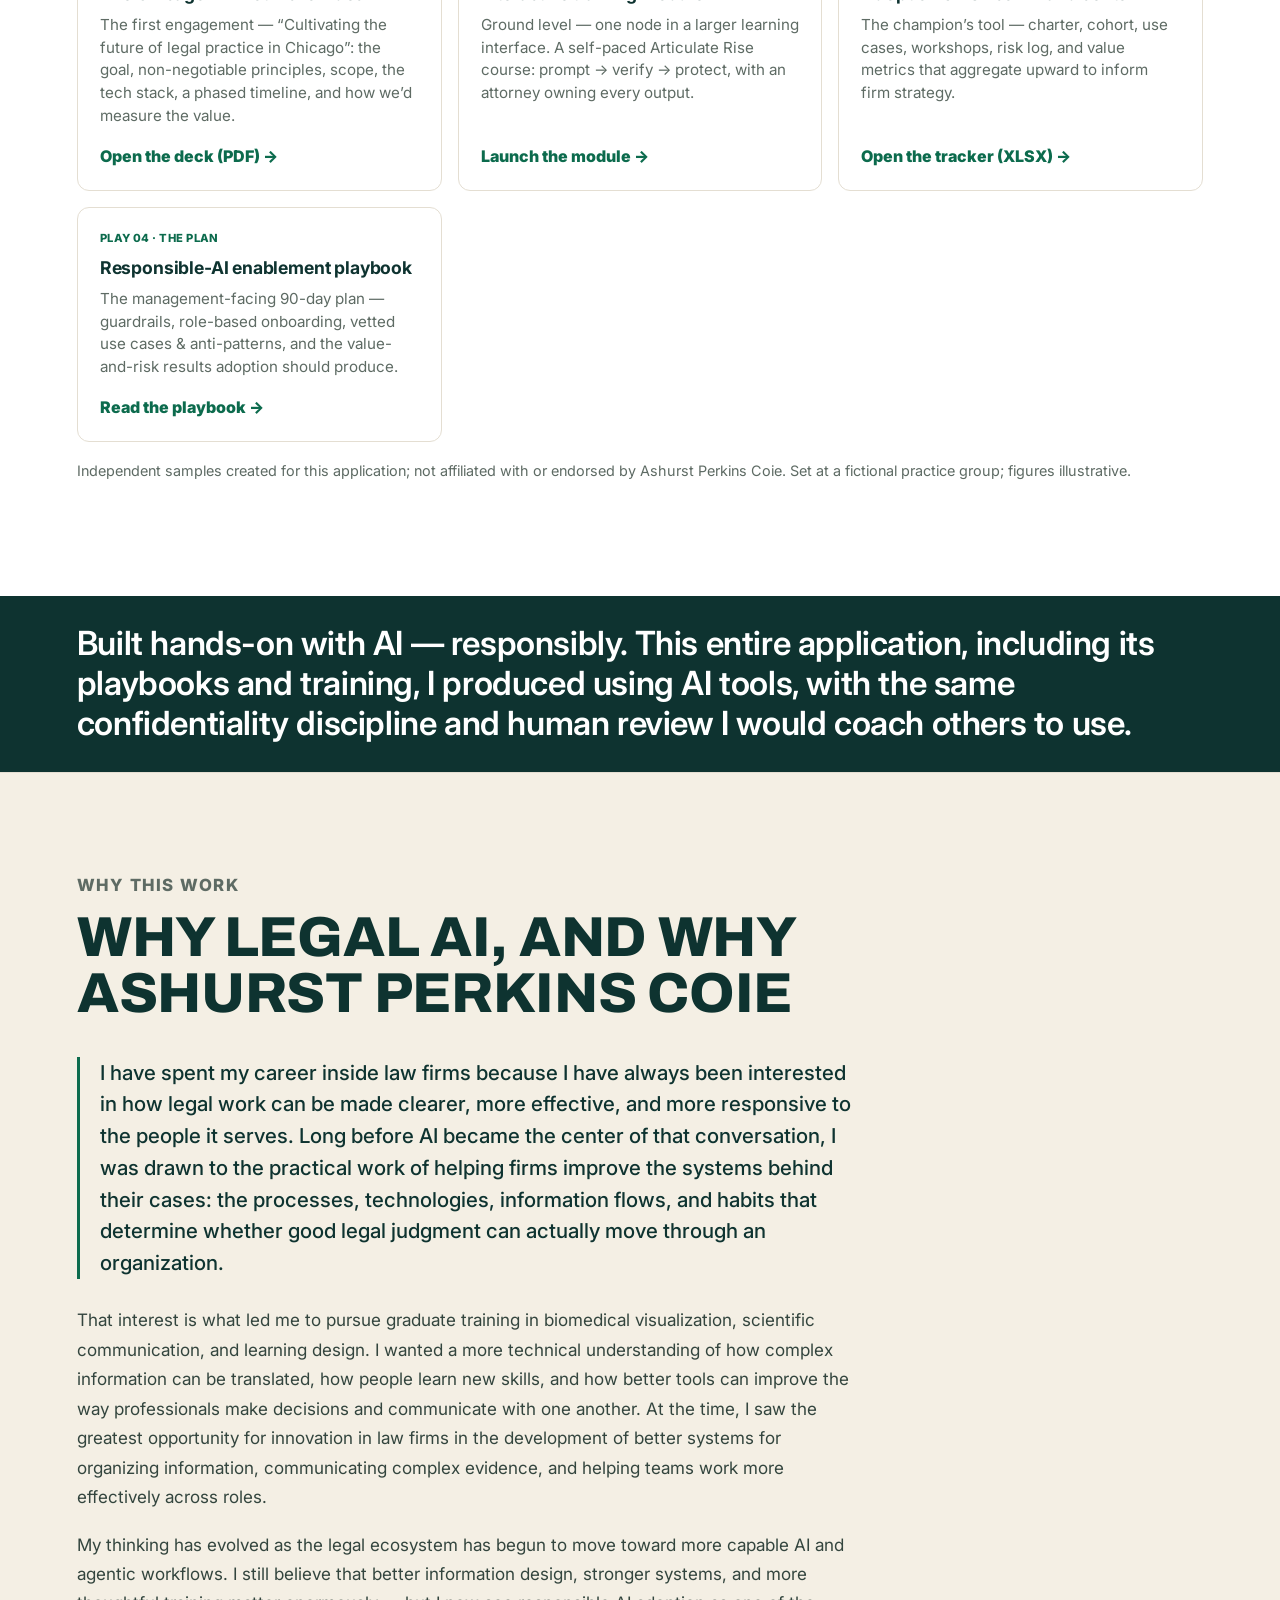
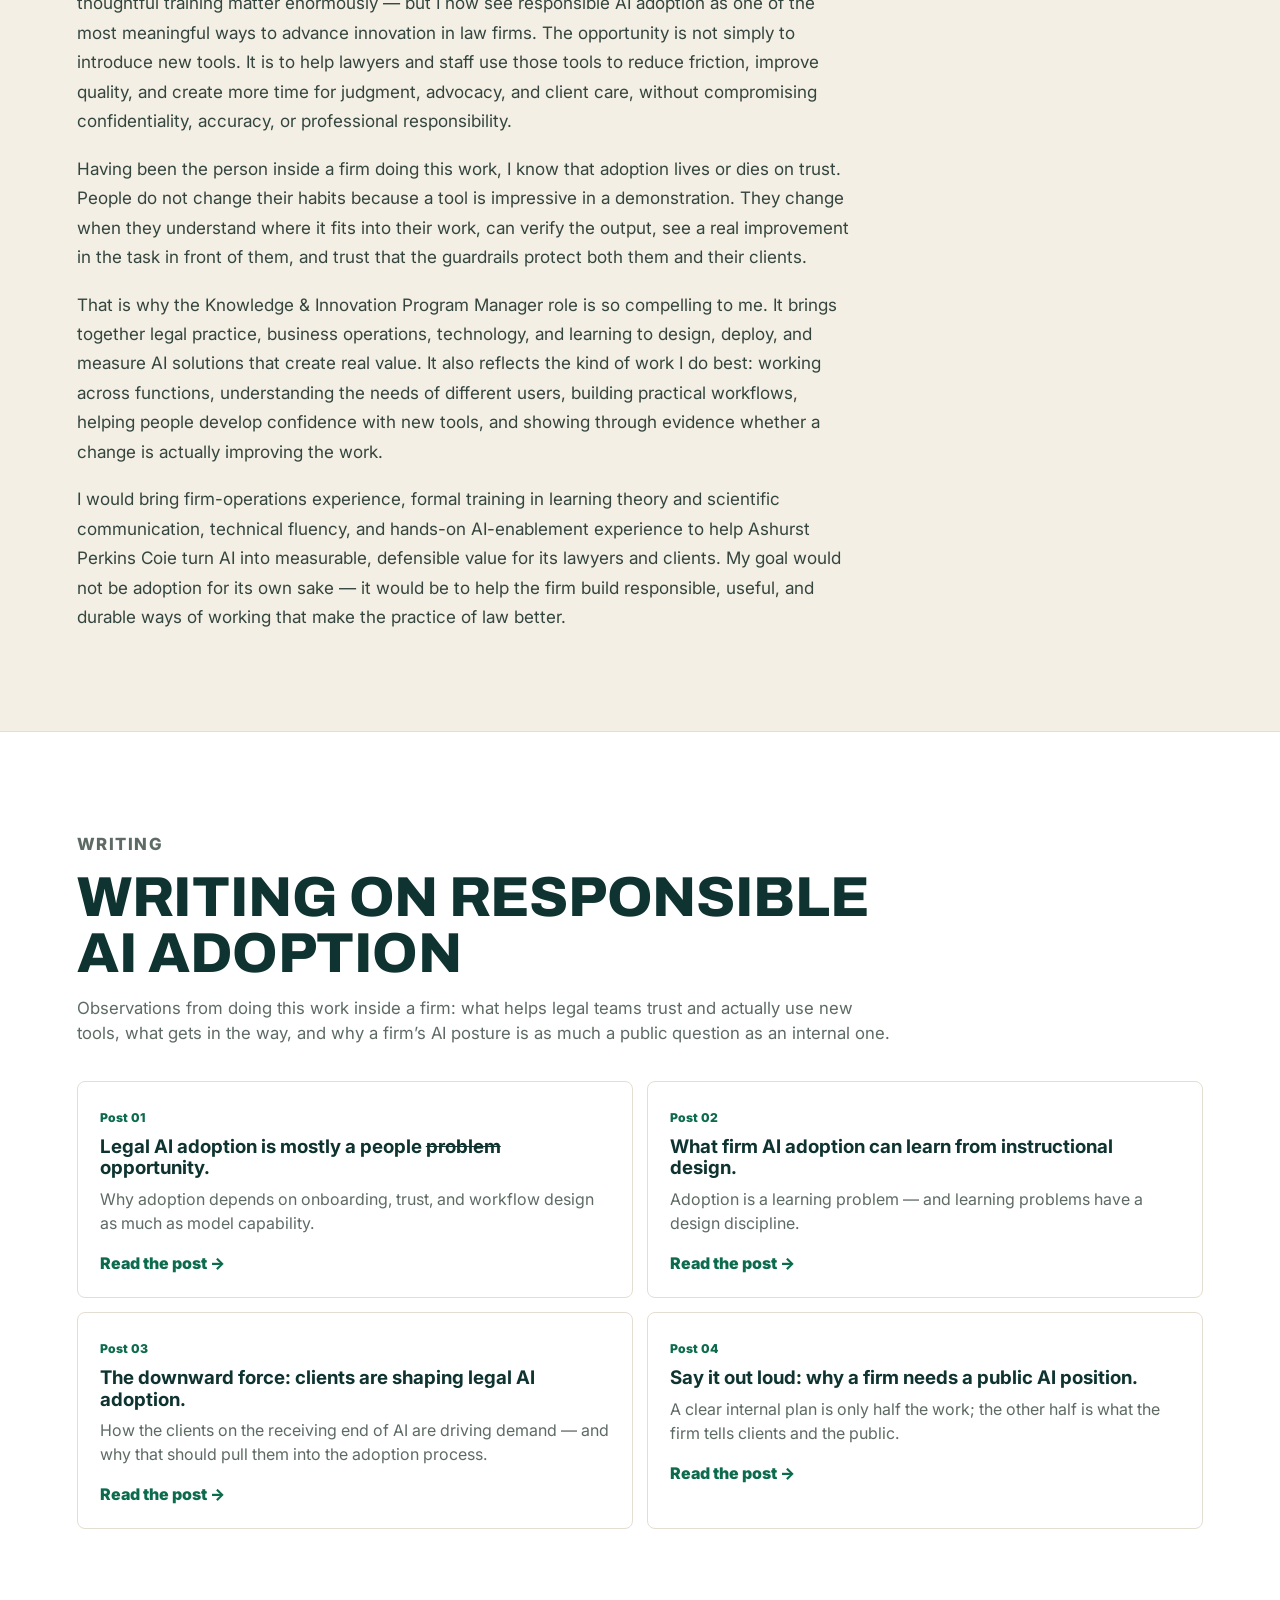
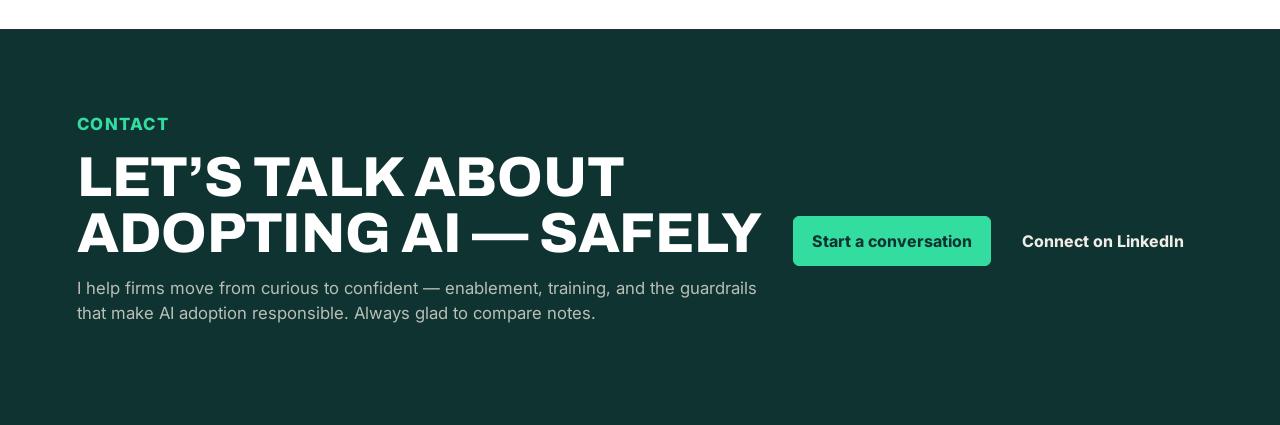
==== commit d32566b0: "change" ====
--- a/index.html
+++ b/index.html
@@ -277,8 +277,8 @@
             <h3>From workflow assessment to change management</h3>
             <p>
               On the same AI committee and enterprise pilot, I helped design the rollout alongside
-              Filevine&rsquo;s change managers and led the paralegal workflow assessment &mdash; deliberately
-              scoping a small set of high-value, automatable workflows to target, including a real pain point
+              Filevine&rsquo;s change managers and assessed paralegal workflows &mdash; deliberately
+              identifying a focused set of high-value, automatable use cases to target, including a real pain point
               for us in med mal: <a href="#analysis">medical chronologies</a>.
             </p>
             <p>
